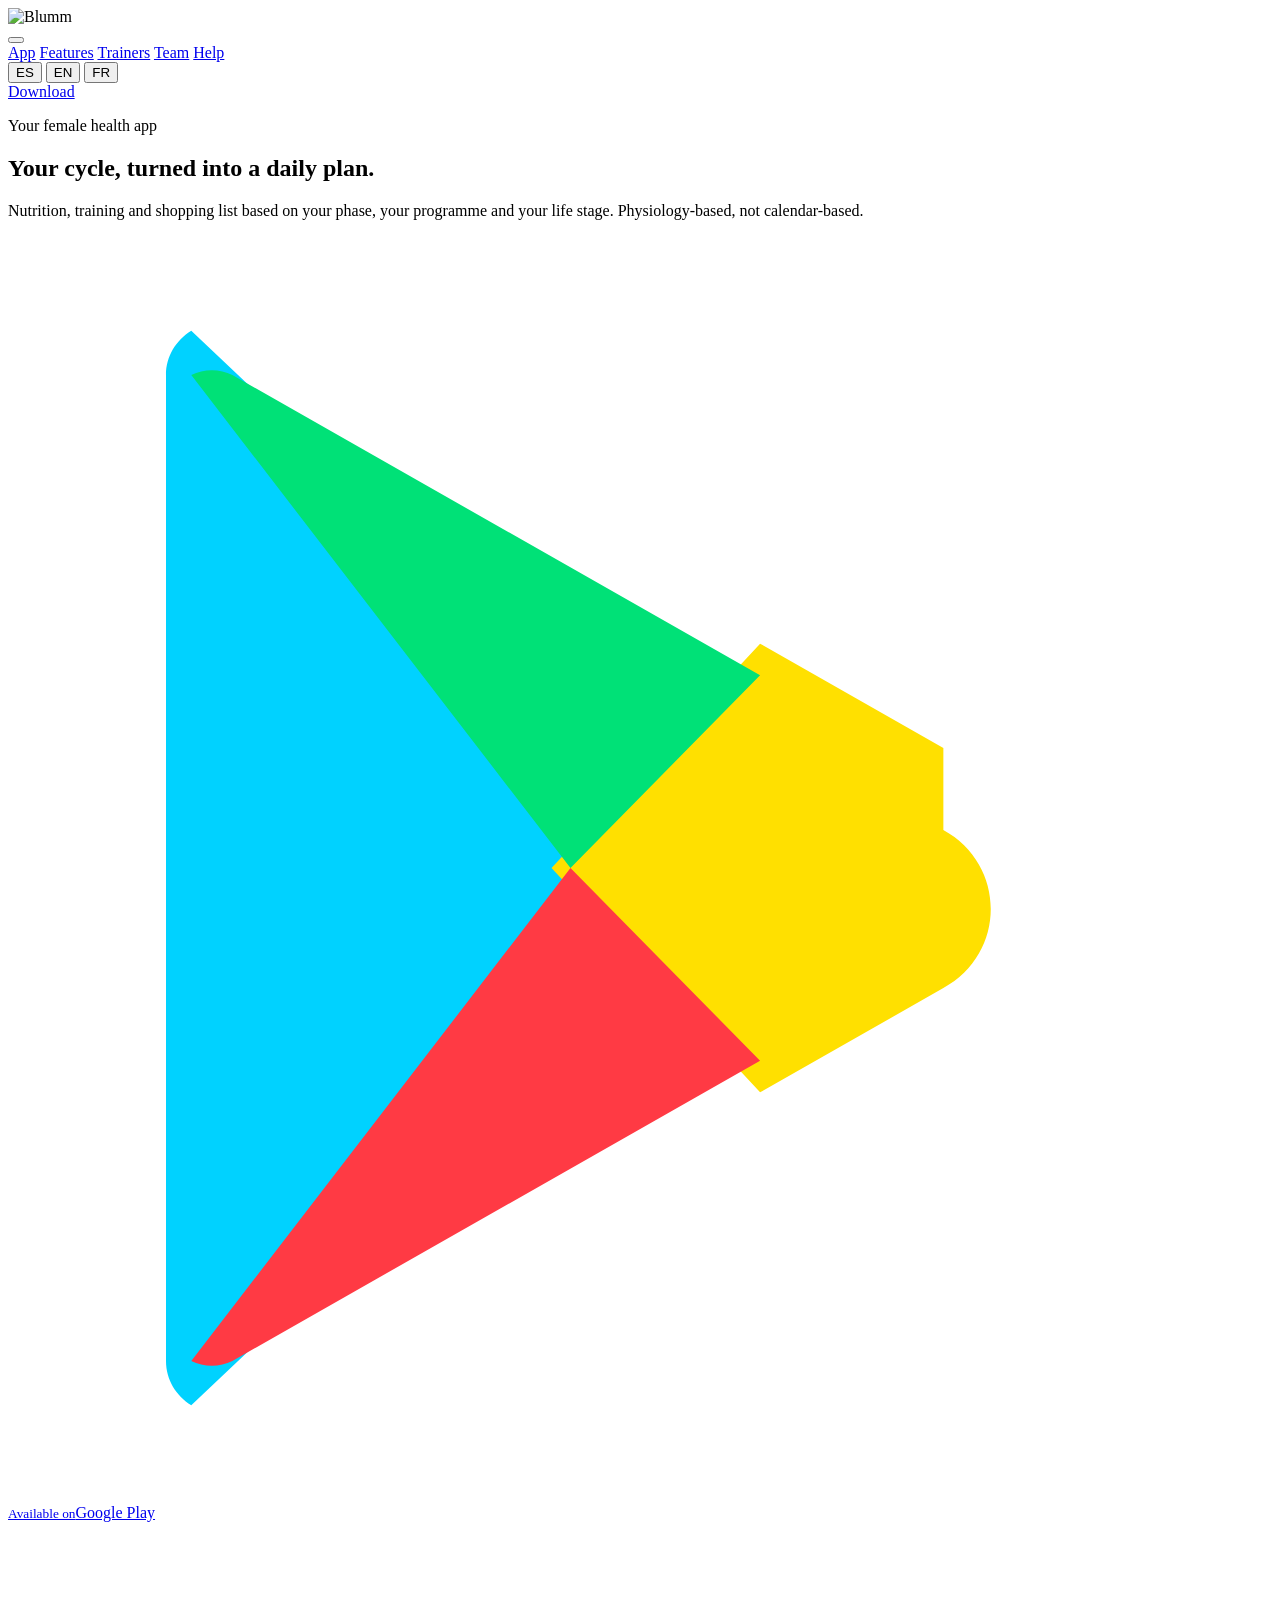
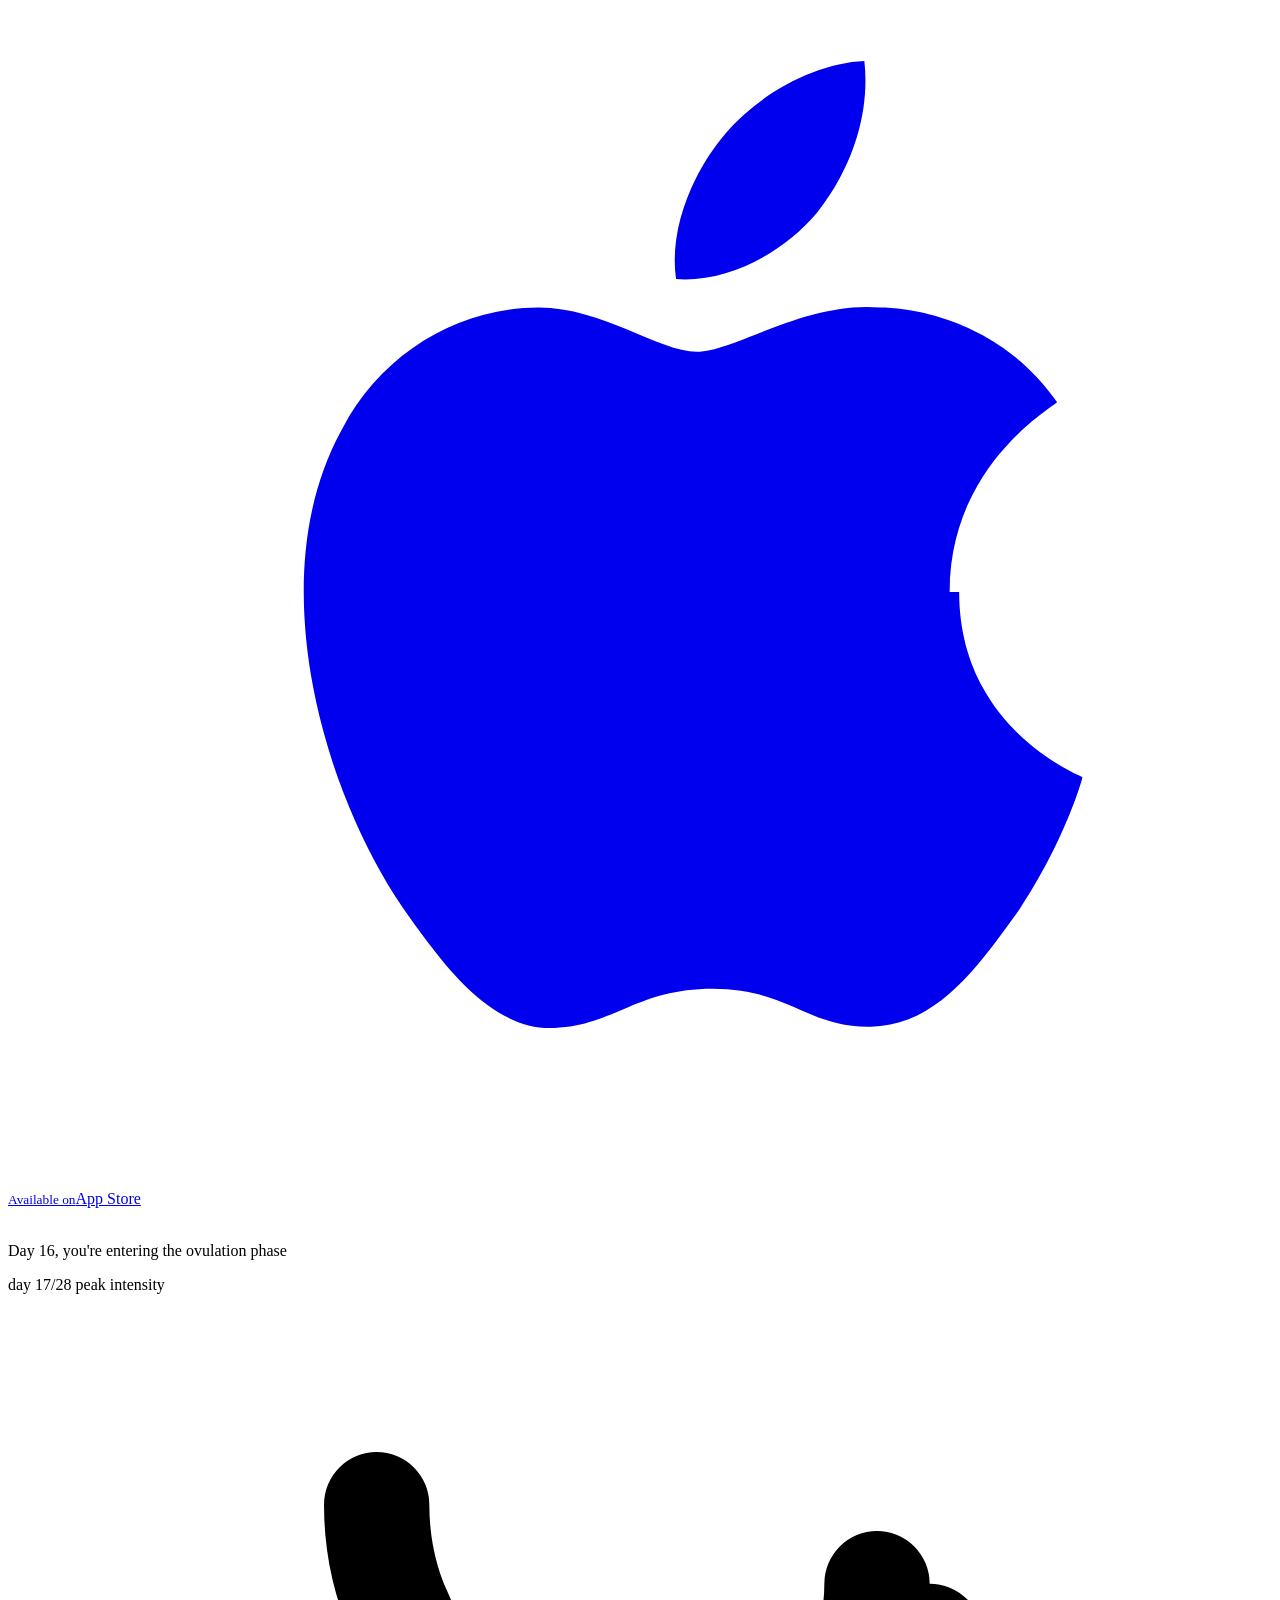
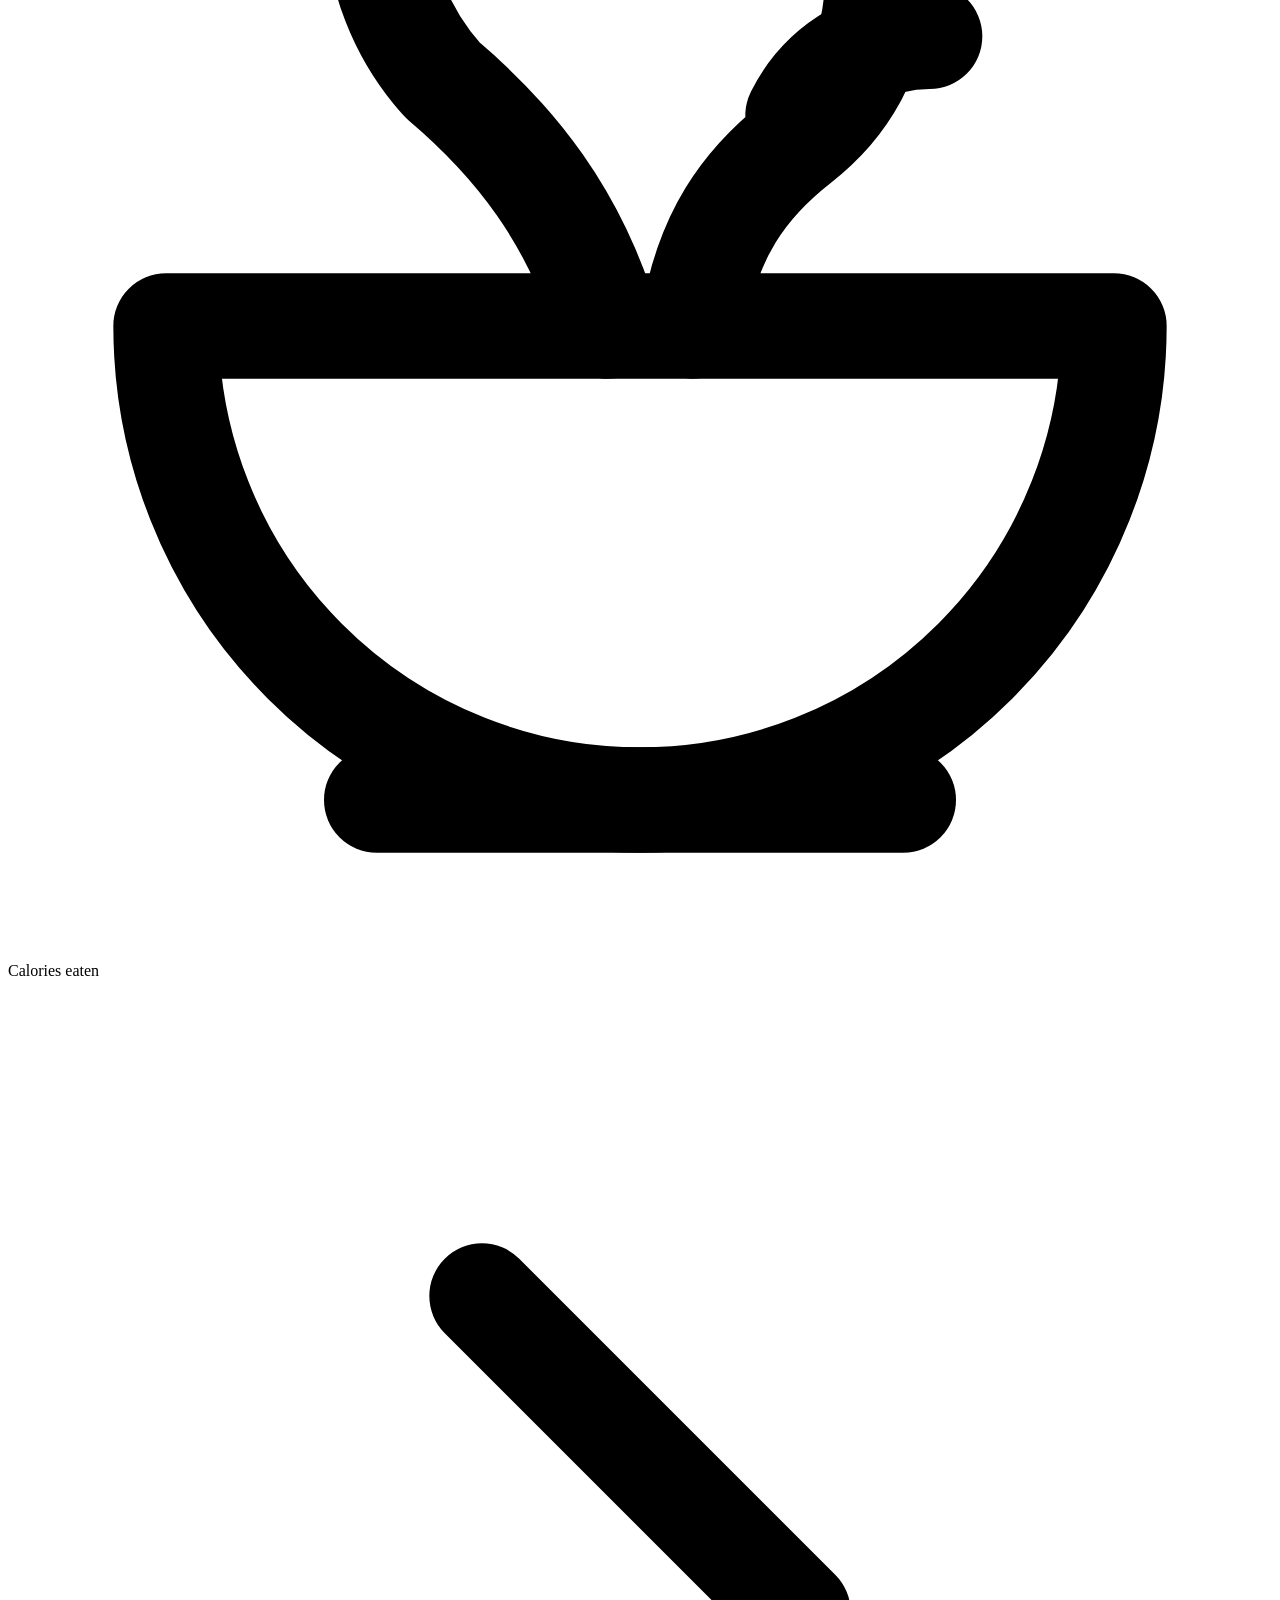
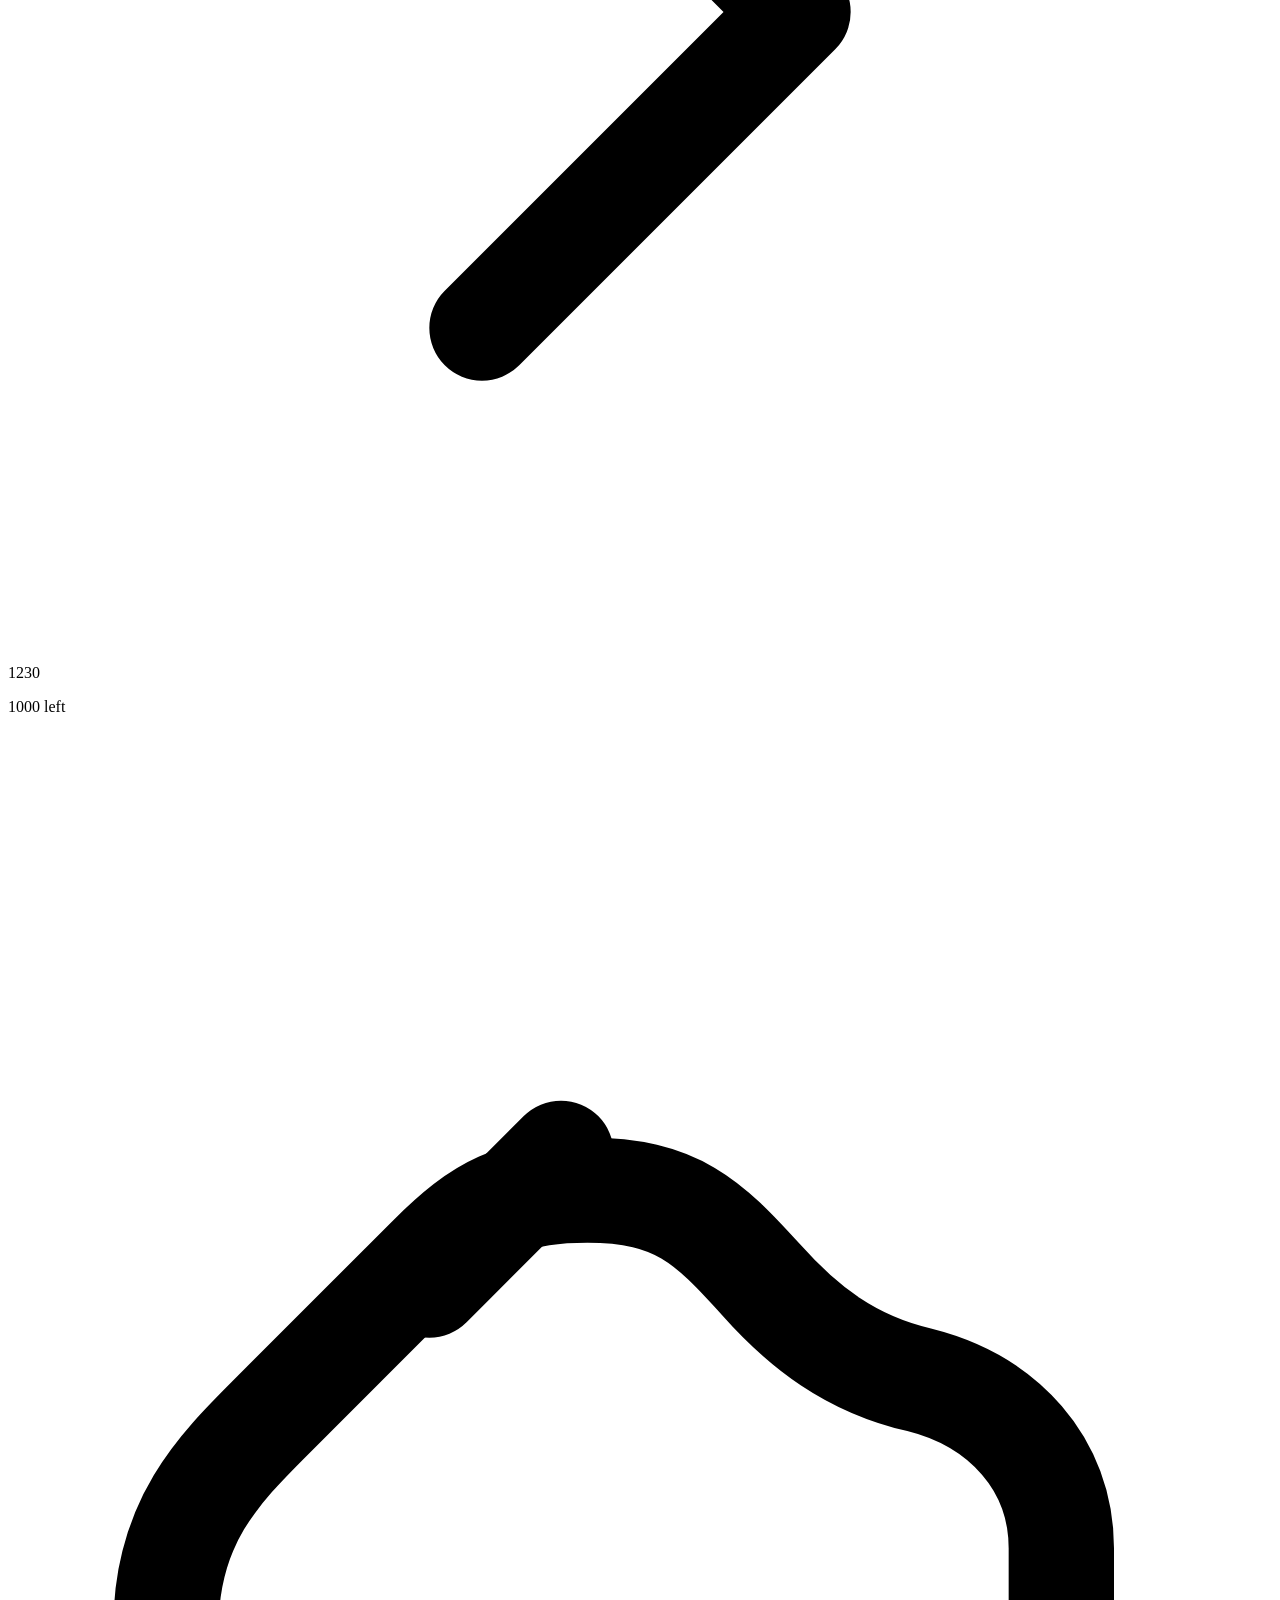
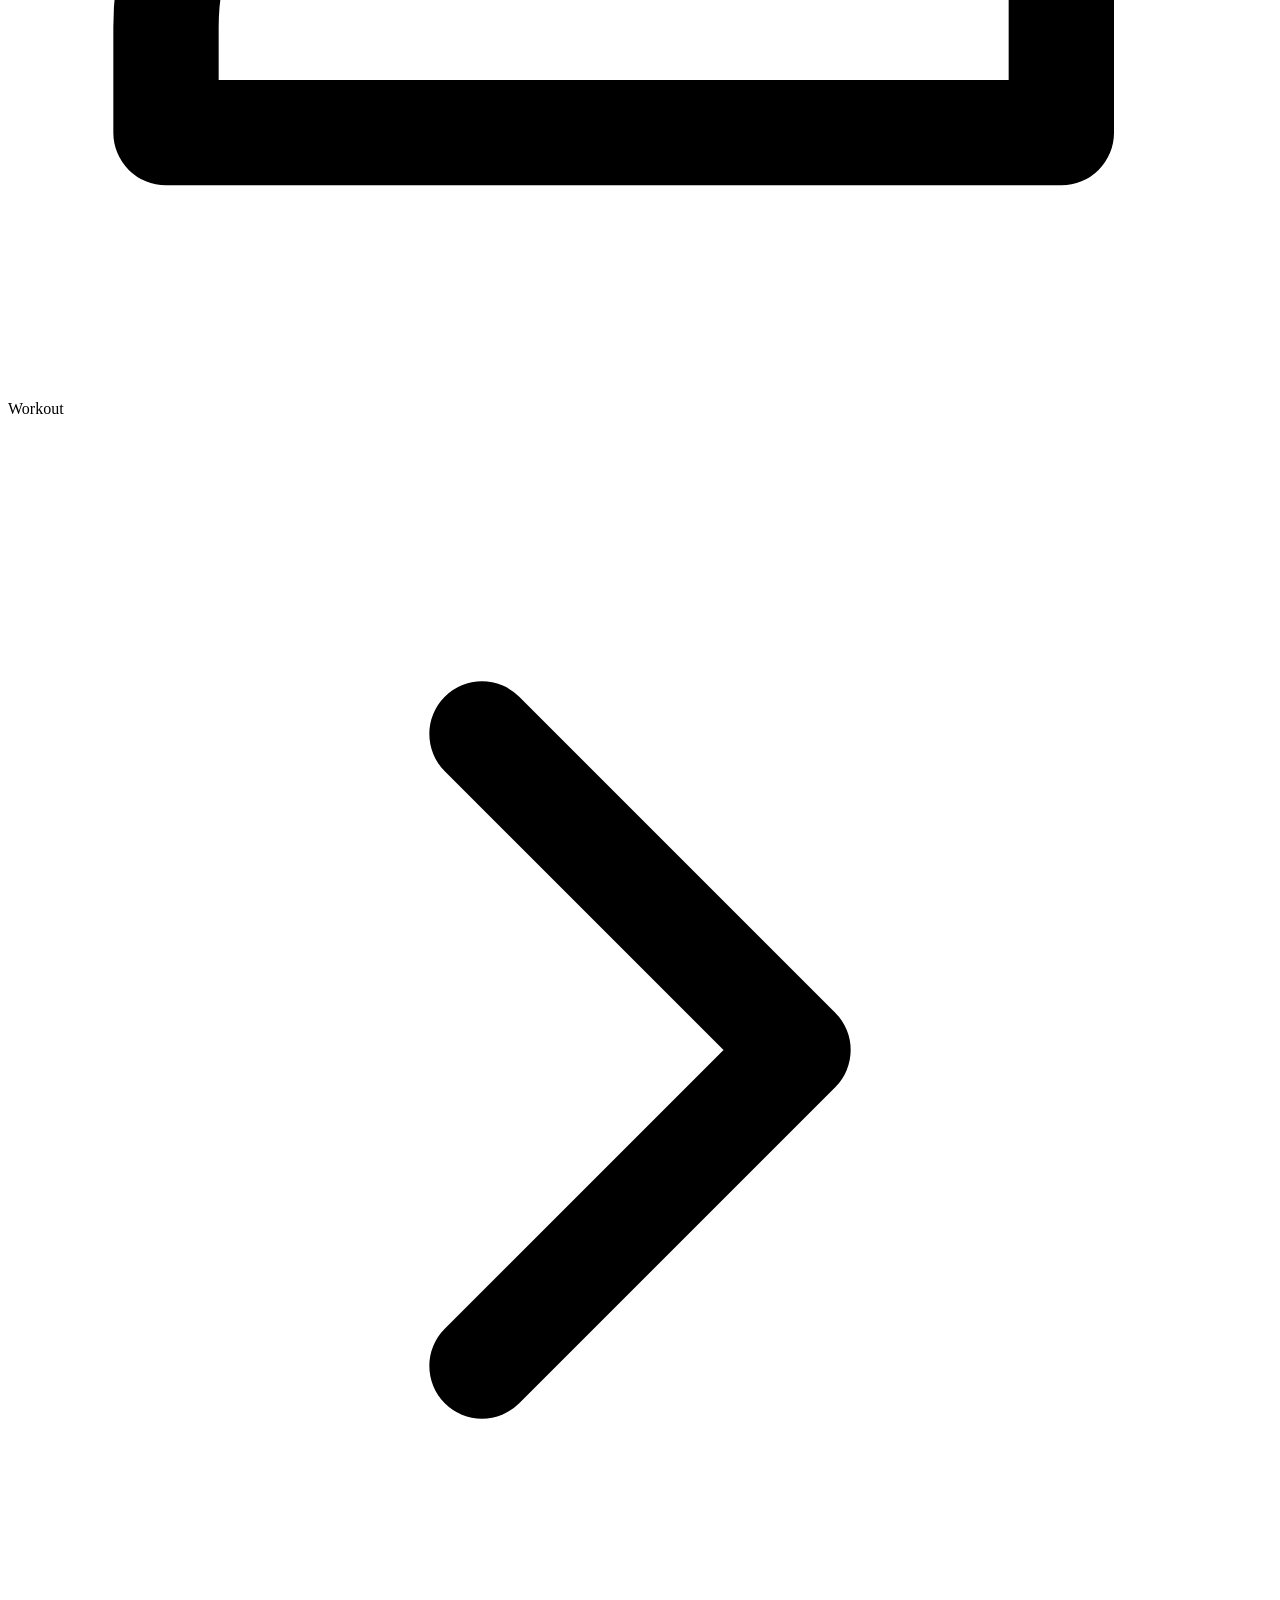
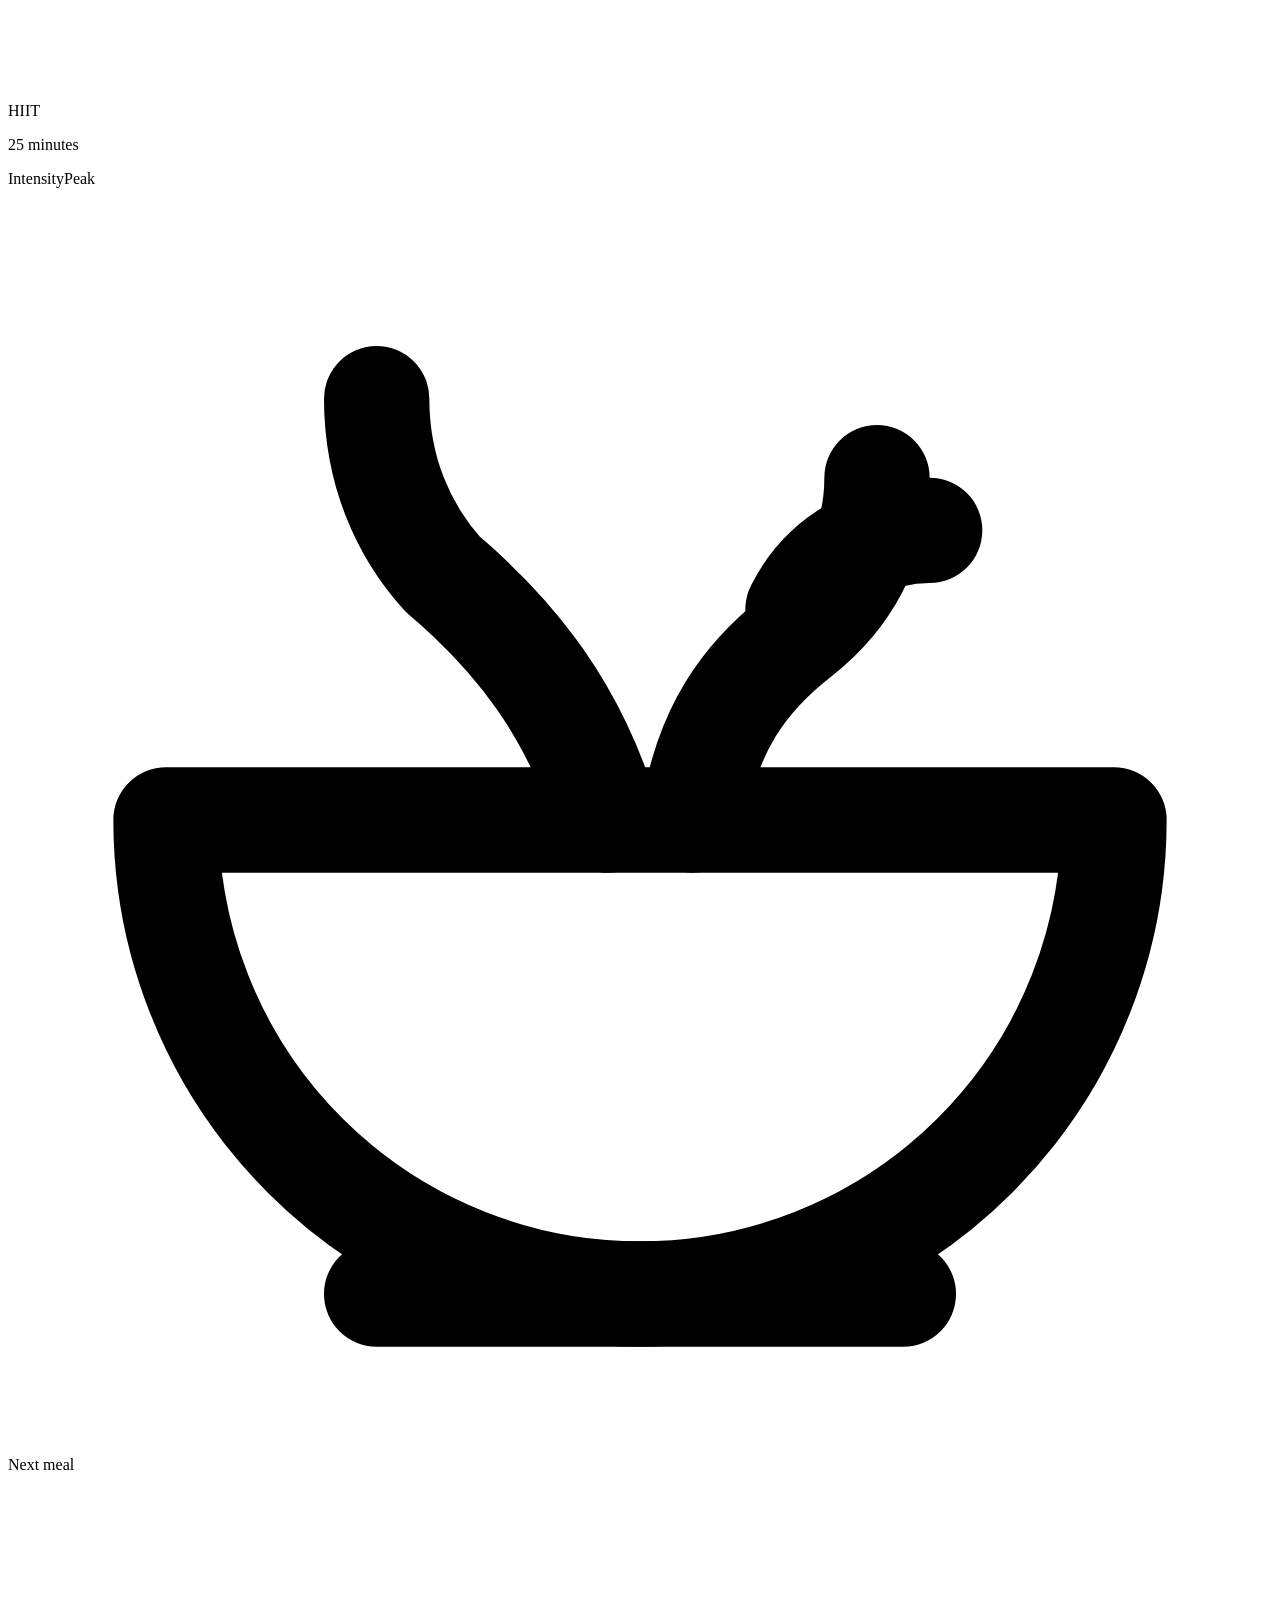
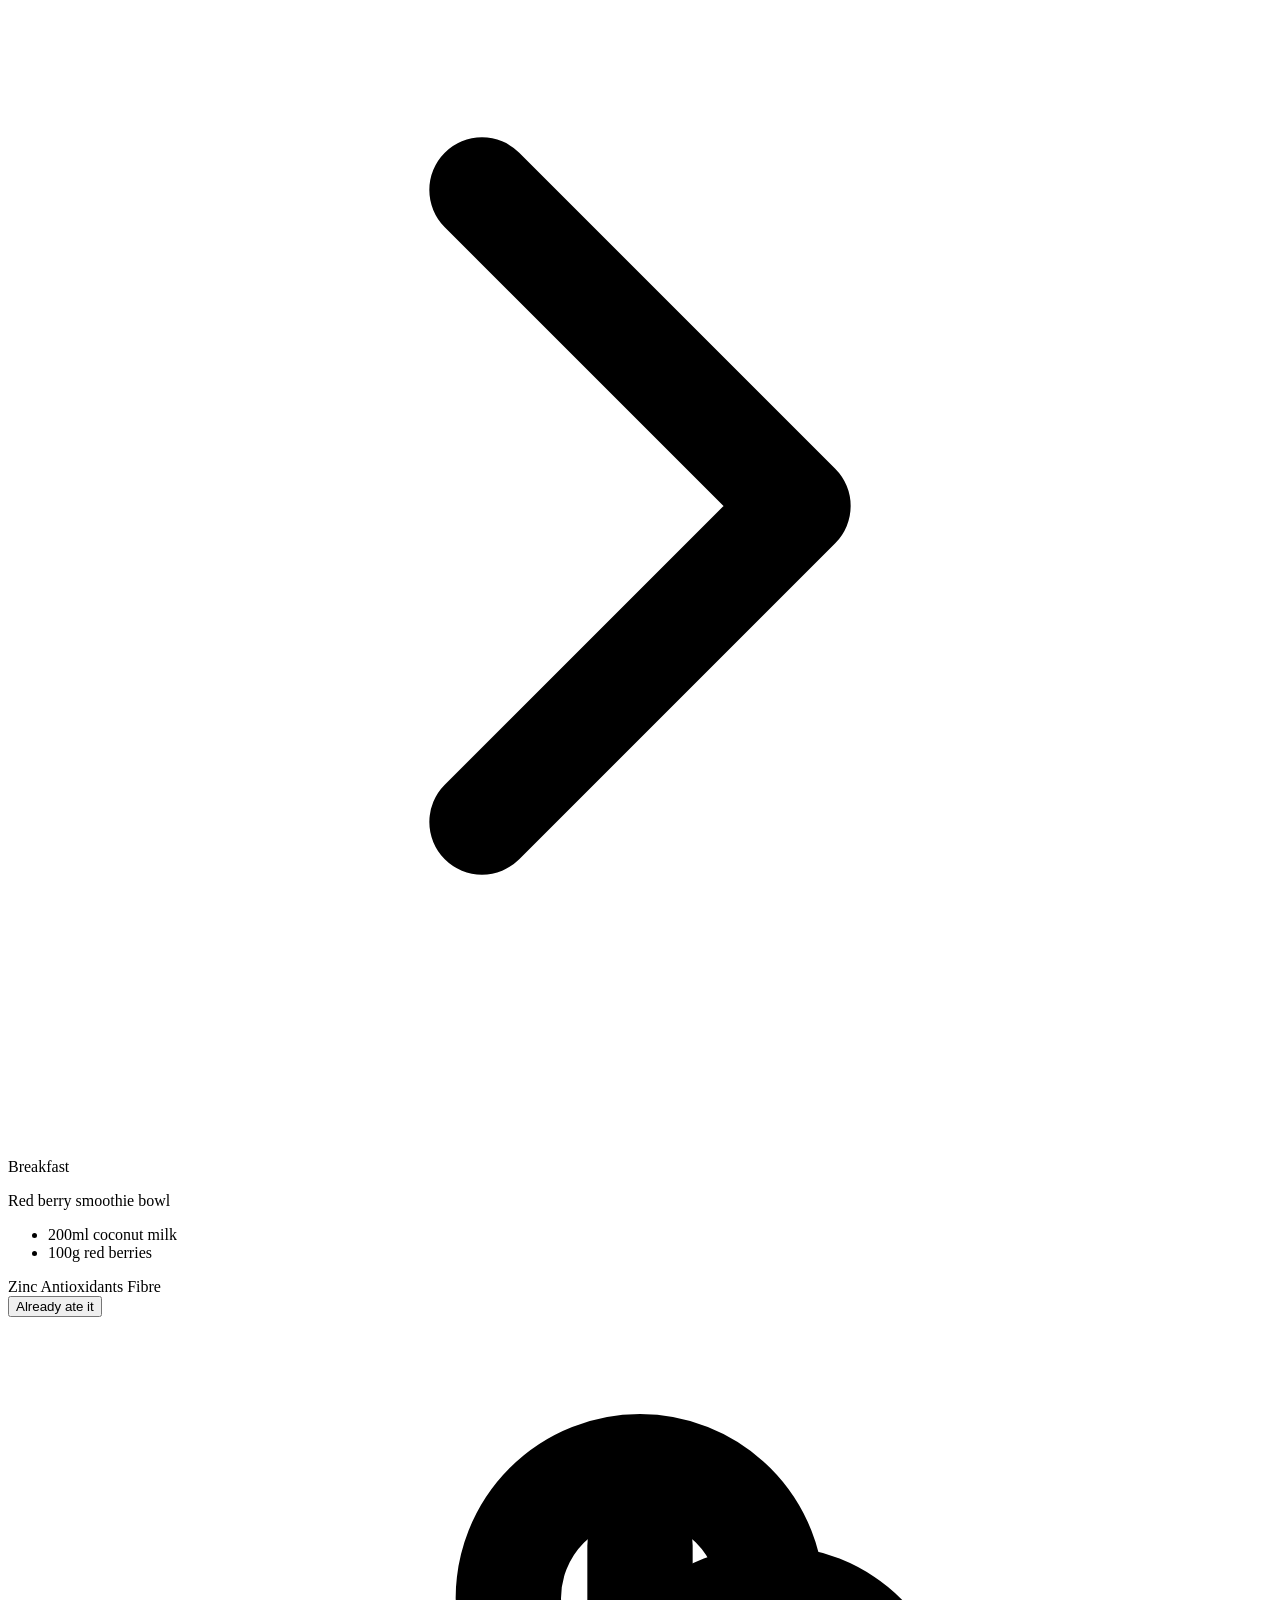
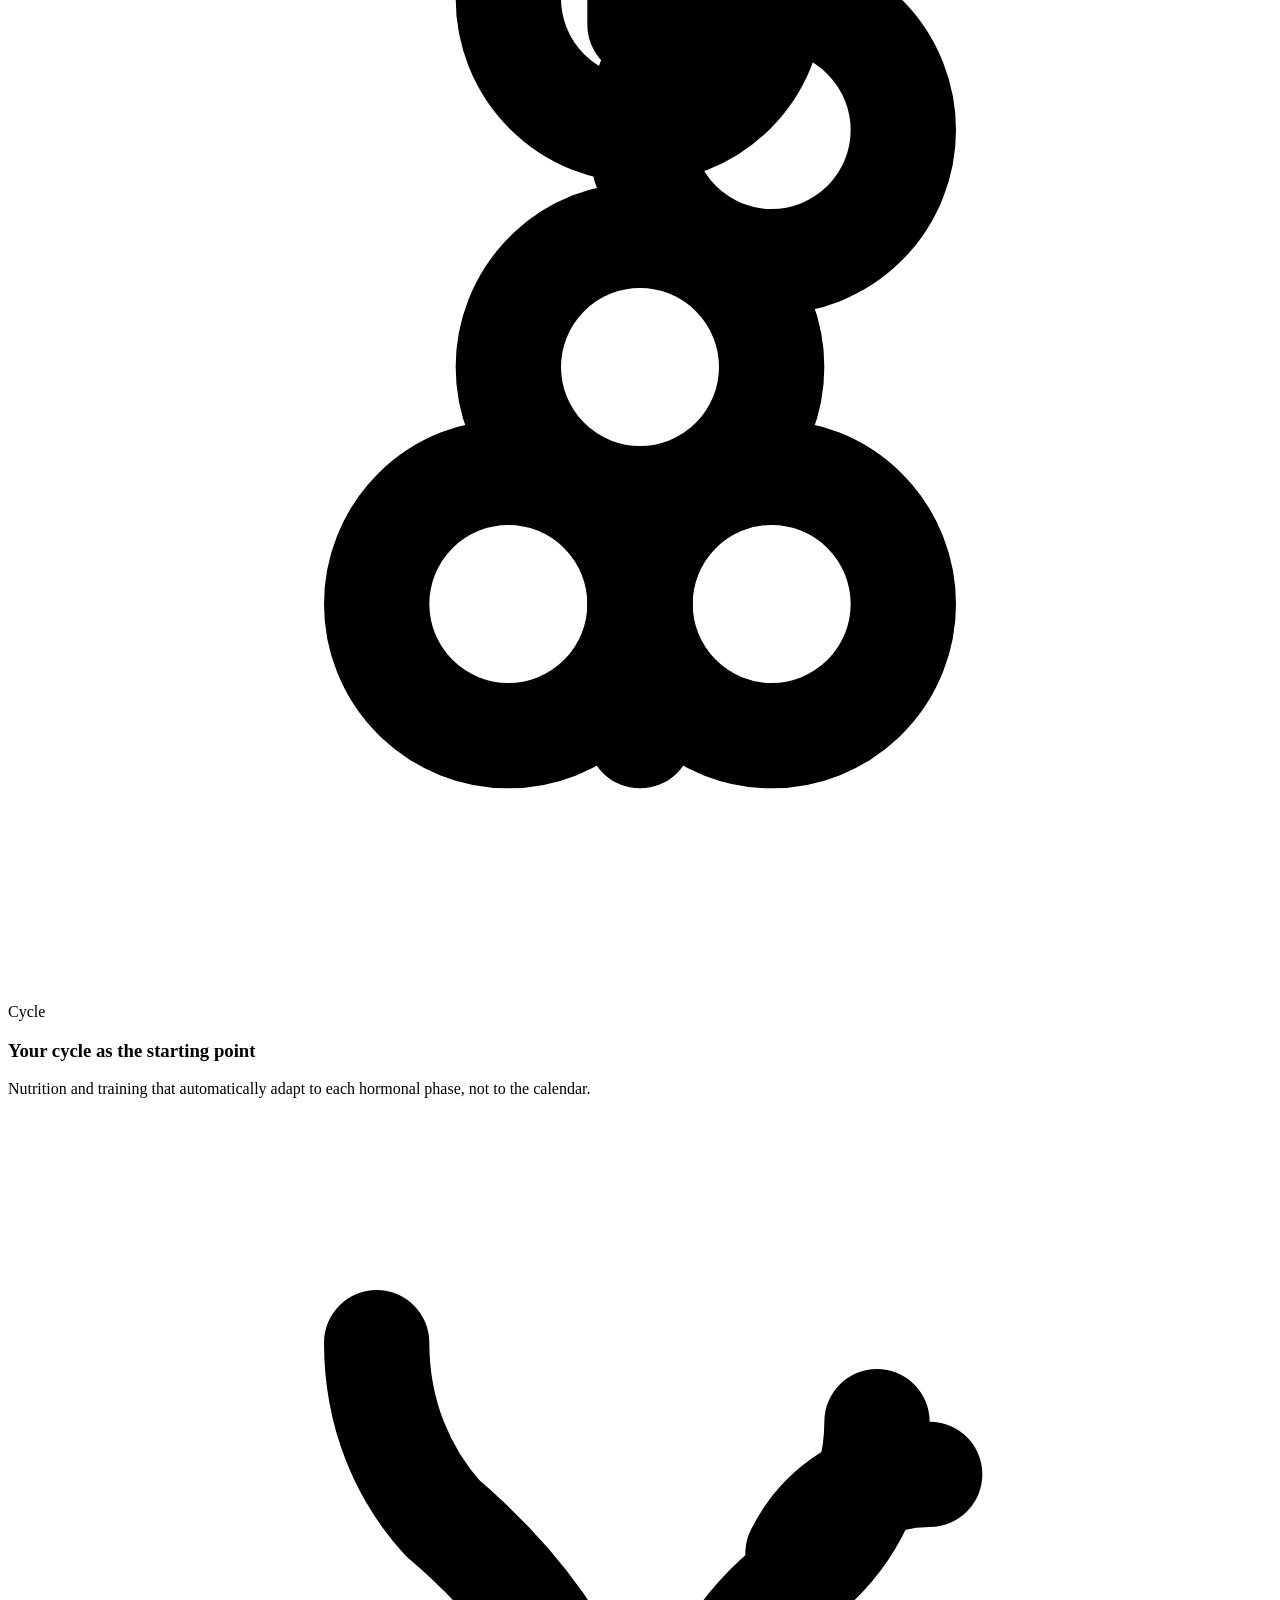
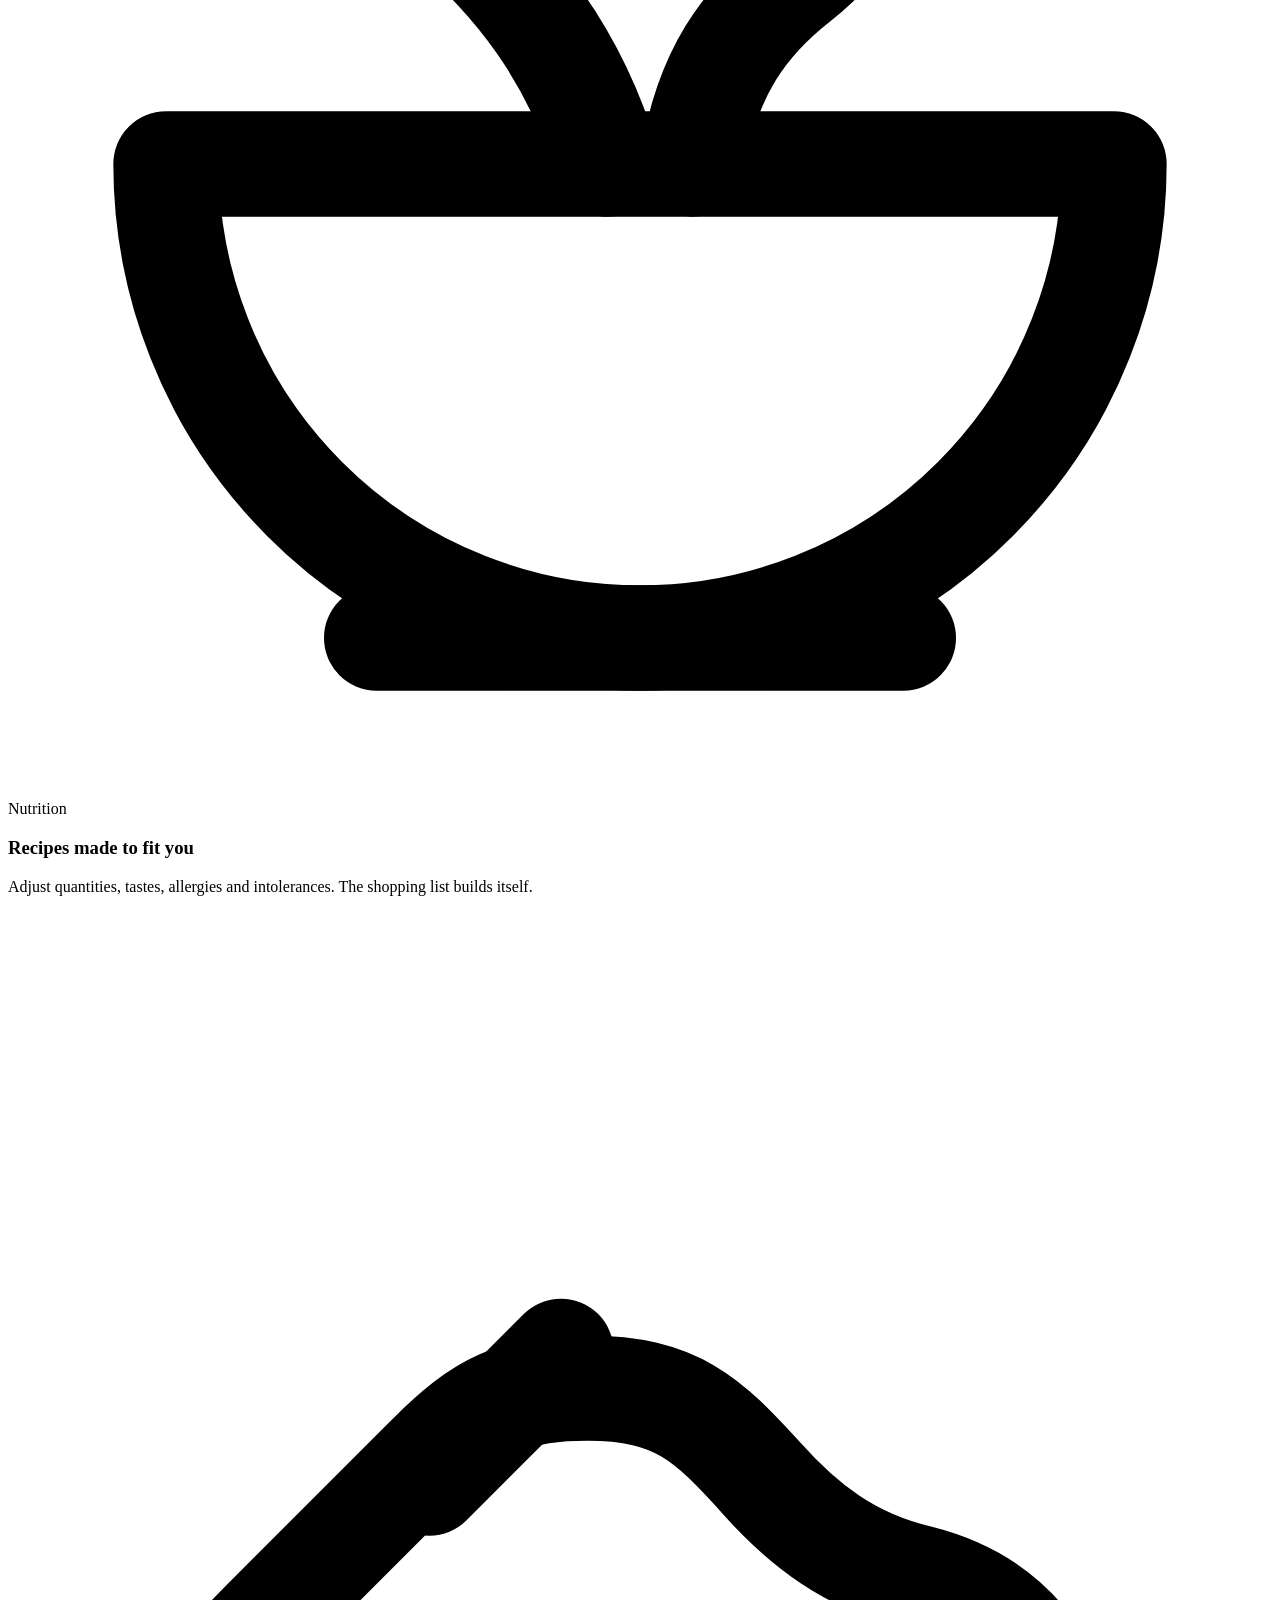
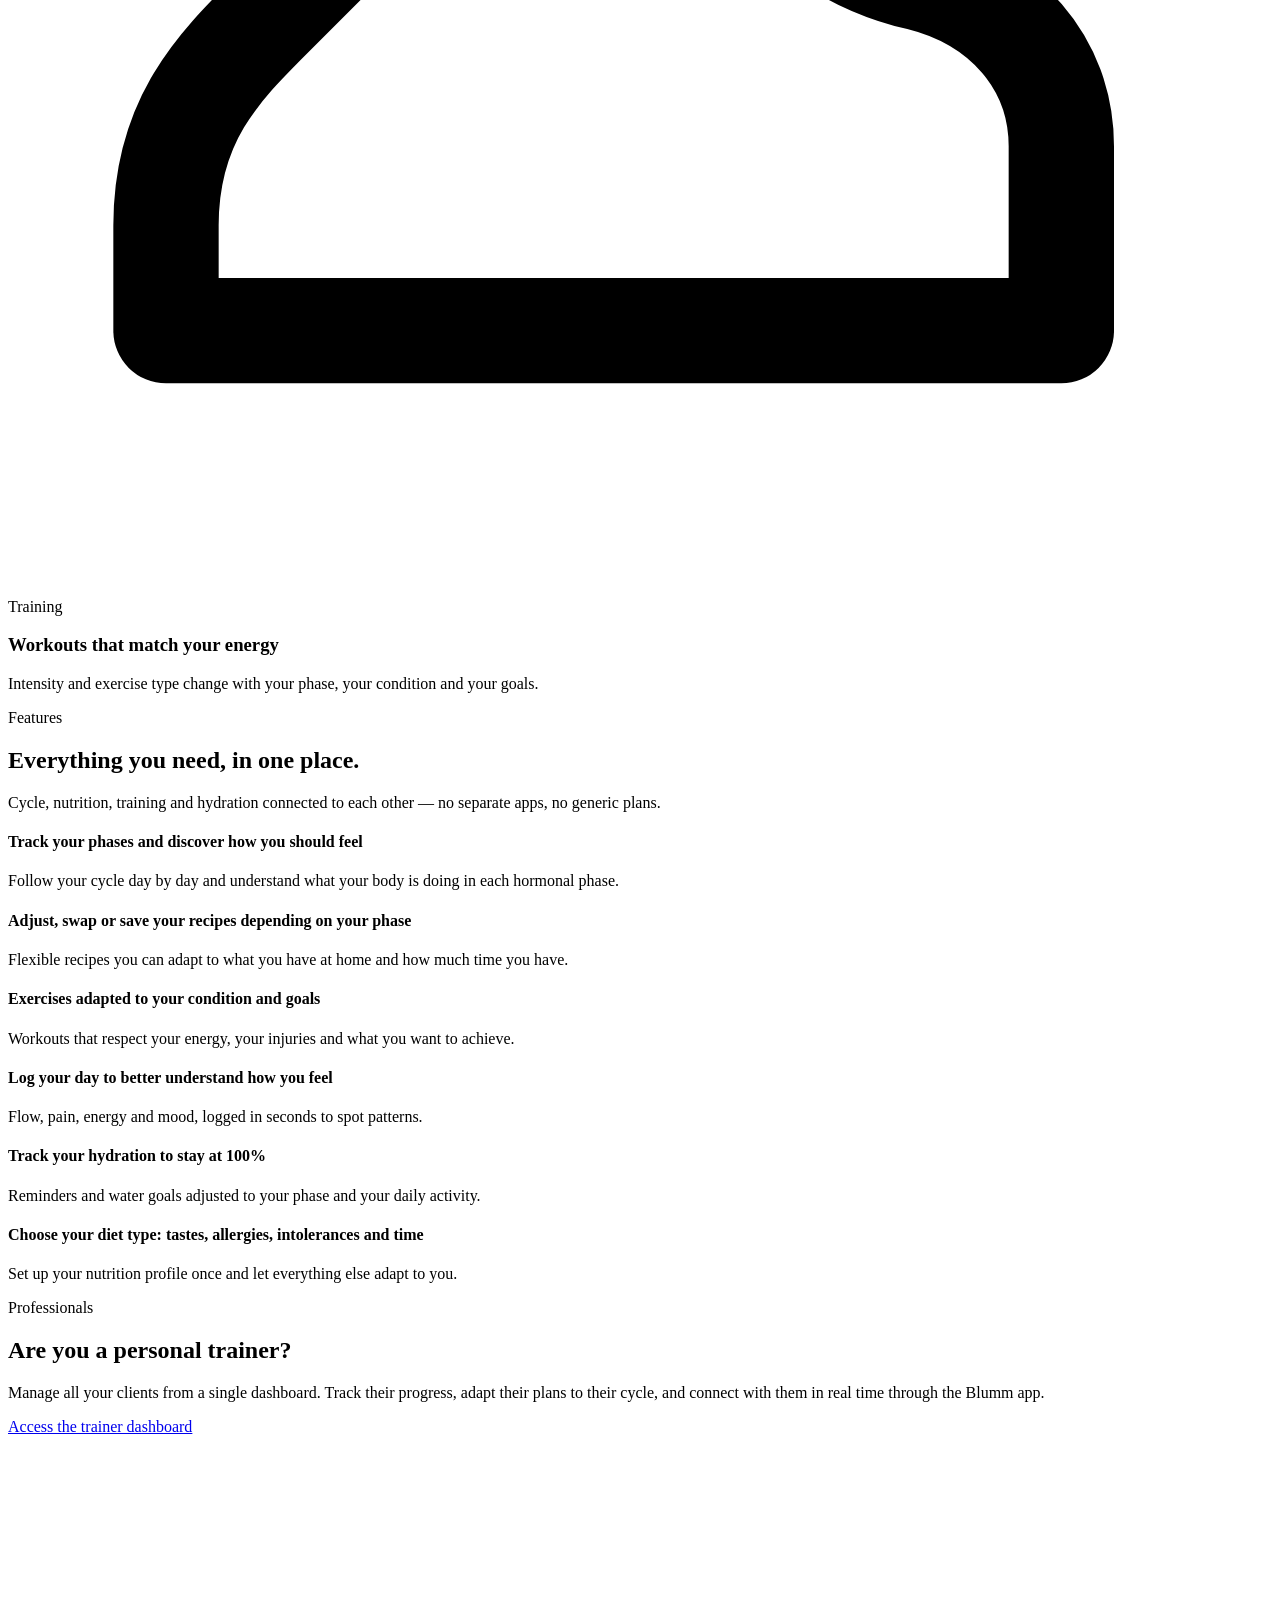
==== index.html @ 5ee57155 "feat: instala Meta Pixel y TikTok Pixel en todas las páginas - Meta Pixel (ID 1379456450843415): cód" ====
<!doctype html>
<html lang="es">
<head>
  <meta charset="utf-8">
  <meta name="viewport" content="width=device-width, initial-scale=1">
  <title>Blumm · Tu ciclo, tu energía</title>
  <meta name="description" content="Blumm adapta tu nutrición y entrenamiento a cada fase de tu ciclo menstrual. Sin planes genéricos.">
  <link rel="icon" type="image/png" href="favicon.png">
  <link rel="preconnect" href="https://fonts.googleapis.com">
  <link rel="preconnect" href="https://fonts.gstatic.com" crossorigin>
  <link href="https://fonts.googleapis.com/css2?family=Bricolage+Grotesque:opsz,wght@12..96,700;12..96,800&display=swap" rel="stylesheet">
  <link rel="stylesheet" href="style.css?v=12">
  <!-- Meta Pixel Code -->
  <script>
    !function(f,b,e,v,n,t,s)
    {if(f.fbq)return;n=f.fbq=function(){n.callMethod?
    n.callMethod.apply(n,arguments):n.queue.push(arguments)};
    if(!f._fbq)f._fbq=n;n.push=n;n.loaded=!0;n.version='2.0';
    n.queue=[];t=b.createElement(e);t.async=!0;
    t.src=v;s=b.getElementsByTagName(e)[0];
    s.parentNode.insertBefore(t,s)}(window,document,'script',
    'https://connect.facebook.net/en_US/fbevents.js');
    fbq('init', '1379456450843415');
    fbq('track', 'PageView');
  </script>
  <noscript><img height="1" width="1" style="display:none" src="https://www.facebook.com/tr?id=1379456450843415&ev=PageView&noscript=1"/></noscript>
  <!-- End Meta Pixel Code -->
  <!-- TikTok Pixel Code Start -->
  <script>
  !function (w, d, t) {
    w.TiktokAnalyticsObject=t;var ttq=w[t]=w[t]||[];ttq.methods=["page","track","identify","instances","debug","on","off","once","ready","alias","group","enableCookie","disableCookie","holdConsent","revokeConsent","grantConsent"],ttq.setAndDefer=function(t,e){t[e]=function(){t.push([e].concat(Array.prototype.slice.call(arguments,0)))}};for(var i=0;i<ttq.methods.length;i++)ttq.setAndDefer(ttq,ttq.methods[i]);ttq.instance=function(t){for(var e=ttq._i[t]||[],n=0;n<ttq.methods.length;n++)ttq.setAndDefer(e,ttq.methods[n]);return e},ttq.load=function(e,n){var r="https://analytics.tiktok.com/i18n/pixel/events.js",o=n&&n.partner;ttq._i=ttq._i||{},ttq._i[e]=[],ttq._i[e]._u=r,ttq._t=ttq._t||{},ttq._t[e]=+new Date,ttq._o=ttq._o||{},ttq._o[e]=n||{};n=document.createElement("script");n.type="text/javascript",n.async=!0,n.src=r+"?sdkid="+e+"&lib="+t;e=document.getElementsByTagName("script")[0];e.parentNode.insertBefore(n,e)};
    ttq.load('DAFTA2RC77U4RNF8LF8G');
    ttq.page();
  }(window, document, 'ttq');
  </script>
  <!-- TikTok Pixel Code End -->
</head>
<body class="landing-body">

  <svg style="display:none" aria-hidden="true">
    <symbol id="ico-salad" viewBox="0 0 24 24" fill="none" stroke="currentColor" stroke-width="2" stroke-linecap="round" stroke-linejoin="round">
      <path d="M7 21h10"/><path d="M12 21a9 9 0 0 0 9-9H3a9 9 0 0 0 9 9Z"/><path d="M11.38 12c-.62-2.08-1.75-3.5-3.13-4.67C7.5 6.5 7 5.36 7 4"/><path d="M13 12c.25-1.72 1-2.72 2-3.5.9-.7 1.5-1.7 1.5-3"/><path d="M17.5 6.5c-1 0-2 .5-2.5 1.5"/>
    </symbol>
    <symbol id="ico-shoe" viewBox="0 0 24 24" fill="none" stroke="currentColor" stroke-width="2" stroke-linecap="round" stroke-linejoin="round">
      <path d="M3 17c0-2 1-3 2-4l3-3c1-1 1.6-1.3 3-1.3 1.7 0 2.3.6 3.3 1.7.8.9 1.7 1.6 3 1.9 1.6.4 2.7 1.6 2.7 3.2V19H3v-2Z"/><path d="M8 10.5 10.5 8"/>
    </symbol>
    <symbol id="ico-chevron-right" viewBox="0 0 24 24" fill="none" stroke="currentColor" stroke-width="2" stroke-linecap="round" stroke-linejoin="round">
      <path d="m9 6 6 6-6 6"/>
    </symbol>
    <symbol id="ico-chevron-left" viewBox="0 0 24 24" fill="none" stroke="currentColor" stroke-width="2" stroke-linecap="round" stroke-linejoin="round">
      <path d="m15 6-6 6 6 6"/>
    </symbol>
    <symbol id="ico-flower" viewBox="0 0 24 24" fill="none" stroke="currentColor" stroke-width="2" stroke-linecap="round" stroke-linejoin="round">
      <path d="M12 7.5a2.5 2.5 0 1 0-2.5-2.5 2.5 2.5 0 0 0 2.5 2.5Z"/><path d="M12 7.5a2.5 2.5 0 1 1 2.5 2.5 2.5 2.5 0 0 1-2.5-2.5Z"/><path d="M12 16.5A2.5 2.5 0 1 0 9.5 19a2.5 2.5 0 0 0 2.5-2.5Z"/><path d="M12 16.5a2.5 2.5 0 1 1 2.5 2.5 2.5 2.5 0 0 1-2.5-2.5Z"/><circle cx="12" cy="12" r="2.5"/><path d="M12 14.5V19"/><path d="M12 4v1.5"/>
    </symbol>
    <symbol id="ico-refresh" viewBox="0 0 24 24" fill="none" stroke="currentColor" stroke-width="2" stroke-linecap="round" stroke-linejoin="round">
      <path d="M3 12a9 9 0 0 1 15-6.7L21 8"/><path d="M21 3v5h-5"/><path d="M21 12a9 9 0 0 1-15 6.7L3 16"/><path d="M8 16H3v5"/>
    </symbol>
    <symbol id="ico-heart" viewBox="0 0 24 24" fill="currentColor">
      <path d="M12 21s-7.5-4.6-10-9.3C.6 8.6 2 5 5.4 4.4 7.6 4 9.8 5 12 7.4 14.2 5 16.4 4 18.6 4.4 22 5 23.4 8.6 22 11.7 19.5 16.4 12 21 12 21Z"/>
    </symbol>
    <symbol id="ico-check" viewBox="0 0 24 24" fill="none" stroke="currentColor" stroke-width="2" stroke-linecap="round" stroke-linejoin="round">
      <path d="M20 6 9 17l-5-5"/>
    </symbol>
    <symbol id="ico-lock" viewBox="0 0 24 24" fill="none" stroke="currentColor" stroke-width="2" stroke-linecap="round" stroke-linejoin="round">
      <rect x="3" y="11" width="18" height="11" rx="2"/><path d="M7 11V7a5 5 0 0 1 10 0v4"/>
    </symbol>
    <symbol id="ico-file-text" viewBox="0 0 24 24" fill="none" stroke="currentColor" stroke-width="2" stroke-linecap="round" stroke-linejoin="round">
      <path d="M14.5 2H6a2 2 0 0 0-2 2v16a2 2 0 0 0 2 2h12a2 2 0 0 0 2-2V7.5L14.5 2z"/><path d="M14 2v6h6"/><path d="M8 13h8"/><path d="M8 17h8"/><path d="M8 9h1"/>
    </symbol>
    <symbol id="ico-message-circle" viewBox="0 0 24 24" fill="none" stroke="currentColor" stroke-width="2" stroke-linecap="round" stroke-linejoin="round">
      <path d="M21 11.5a8.38 8.38 0 0 1-.9 3.8 8.5 8.5 0 0 1-7.6 4.7 8.38 8.38 0 0 1-3.8-.9L3 21l1.9-5.7a8.38 8.38 0 0 1-.9-3.8 8.5 8.5 0 0 1 4.7-7.6 8.38 8.38 0 0 1 3.8-.9h.5a8.48 8.48 0 0 1 8 8v.5z"/>
    </symbol>
    <symbol id="ico-trash" viewBox="0 0 24 24" fill="none" stroke="currentColor" stroke-width="2" stroke-linecap="round" stroke-linejoin="round">
      <path d="M3 6h18"/><path d="M19 6v14a2 2 0 0 1-2 2H7a2 2 0 0 1-2-2V6"/><path d="M8 6V4a2 2 0 0 1 2-2h4a2 2 0 0 1 2 2v2"/><path d="M10 11v6"/><path d="M14 11v6"/>
    </symbol>
  </svg>

  <div class="page-frame">

  <!-- ── HEADER ── -->
  <header>
    <div class="brand">
      <img src="blumm-logo-white.png" alt="Blumm" class="blumm-logo">
    </div>
    <button class="hamburger" id="hamburger" onclick="toggleMenu()" aria-label="Menu">
      <span></span><span></span><span></span>
    </button>
    <nav id="main-nav" class="tab-nav">
      <a href="#app" class="tab-nav-item active" data-i18n="nav.app" onclick="closeMenu()">App</a>
      <a href="#funcionalidades" class="tab-nav-item" data-i18n="nav.features" onclick="closeMenu()">Funcionalidades</a>
      <a href="#entrenadora" class="tab-nav-item" data-i18n="nav.trainers" onclick="closeMenu()">Entrenadoras</a>
      <a href="#equipo" class="tab-nav-item" data-i18n="nav.team" onclick="closeMenu()">Equipo</a>
      <a href="#legal" class="tab-nav-item" data-i18n="nav.help" onclick="closeMenu()">Ayuda</a>
    </nav>
    <div class="header-right">
      <div class="lang-switcher">
        <button class="lang-btn active" id="btn-es" onclick="setLang('es')">ES</button>
        <button class="lang-btn" id="btn-en" onclick="setLang('en')">EN</button>
        <button class="lang-btn" id="btn-fr" onclick="setLang('fr')">FR</button>
      </div>
      <a href="#" class="nav-download" onclick="smartDownload(event)" data-i18n="nav.download">Descarga</a>
    </div>
  </header>

  <main>

    <!-- ── HERO ── -->
    <section class="hero-card" id="app">
      <div class="hero-copy">
        <p class="eyebrow" data-i18n="hero.eyebrow">Tu app de salud femenina</p>
        <div class="hero-copy-content">
          <h1 data-i18n="hero.title">Tu ciclo, convertido en un plan diario.</h1>
          <p class="lead" data-i18n="hero.lead">Nutrición, entrenamiento y lista de la compra según tu fase, tu programa y tu etapa vital. Con base fisiológica, no de calendario.</p>
        </div>
        <div class="store-buttons">
          <a href="beta.html?platform=android" class="store-btn" onclick="if(typeof fbq==='function')fbq('track','Lead');if(typeof ttq!=='undefined')ttq.track('Lead');">
            <svg class="store-icon" viewBox="0 0 20 20" fill="none"><path d="M2.5 2.2v15.6c0 .3.16.55.4.7l9-8.5-9-8.5c-.24.15-.4.4-.4.7z" fill="#00d2ff"/><path d="M14.8 8.1l-2.9-1.65-3.3 3.55 3.3 3.55 2.9-1.65c1-.55 1-1.95 0-2.5z" fill="#ffe000"/><path d="M2.9 17.8c.2.1.45.1.65 0l8.35-4.75-3-3.05-6 7.8z" fill="#ff3a44"/><path d="M2.9 2.2l6 7.8 3-3.05L3.55 2.2c-.2-.1-.45-.1-.65 0z" fill="#00e177"/></svg>
            <span><small data-i18n="store.available">Disponible en</small>Google Play</span>
          </a>
          <a href="beta.html?platform=ios" class="store-btn" onclick="if(typeof fbq==='function')fbq('track','Lead');if(typeof ttq!=='undefined')ttq.track('Lead');">
            <svg class="store-icon" viewBox="0 0 20 20" fill="currentColor"><path d="M14.9 10.6c0-2 1.6-2.9 1.7-3-.9-1.3-2.3-1.5-2.8-1.5-1.2-.1-2.3.7-2.9.7s-1.5-.7-2.5-.7c-1.3 0-2.5.75-3.1 1.9-1.3 2.3-.35 5.7.95 7.6.63.9 1.4 1.95 2.4 1.9.95-.04 1.3-.62 2.5-.62s1.5.62 2.5.6c1.05-.02 1.7-.95 2.35-1.85.7-1.05 1-2.05 1-2.1-.02-.02-1.95-.75-1.95-2.93z" /><path d="M12.8 4.6c.5-.63.85-1.5.75-2.4-.75.03-1.65.5-2.2 1.15-.47.55-.9 1.45-.78 2.3.83.06 1.7-.42 2.23-1.05z"/></svg>
            <span><small data-i18n="store.available">Disponible en</small>App Store</span>
          </a>
        </div>
      </div>
      <div class="hero-visual" aria-hidden="true">
        <img src="assets/figma/ovulacion.png" alt="" class="hero-visual-bg">
        <div class="glass-stack">
          <div class="mini-card mini-phase" style="background-image:url('assets/figma/ovulacion.png')">
            <p class="mini-phase-title" data-i18n="card.day">Día 16, estás entrando en la fase de ovulación</p>
            <div class="tags-row">
              <span class="tag" data-i18n="card.tag1">día 17/28</span>
              <span class="tag" data-i18n="card.tag2">intensidad máxima</span>
            </div>
          </div>
          <div class="glass-2col">
            <div class="stat-card">
              <div class="stat-title-row">
                <span class="stat-title"><svg class="ico ico-orange" viewBox="0 0 24 24"><use href="#ico-salad"/></svg><span data-i18n="card.kcal.label">Kcal.consumidas</span></span>
                <svg class="ico ico-chevron" viewBox="0 0 24 24"><use href="#ico-chevron-right"/></svg>
              </div>
              <p class="stat-num stat-num-orange">1230</p>
              <p class="stat-sub" data-i18n="card.kcal.sub">1000 restantes</p>
              <div class="status-bar"><div class="status-bar-fill" style="width:62%;background:var(--naranja-500)"></div></div>
            </div>
            <div class="stat-card">
              <div class="stat-title-row">
                <span class="stat-title"><svg class="ico ico-blue" viewBox="0 0 24 24"><use href="#ico-shoe"/></svg><span data-i18n="card.workout.label">Entreno</span></span>
                <svg class="ico ico-chevron" viewBox="0 0 24 24"><use href="#ico-chevron-right"/></svg>
              </div>
              <p class="stat-num stat-num-blue">HIIT</p>
              <p class="stat-sub" data-i18n="card.workout.sub">25 minutos</p>
              <div class="tag-row-inline"><span data-i18n="card.workout.tag.label">Intensidad</span><span class="tag tag-blue" data-i18n="card.workout.tag.value">Máxima</span></div>
            </div>
          </div>
          <div class="meal-card">
            <div class="stat-title-row">
              <span class="stat-title"><svg class="ico ico-orange-dark" viewBox="0 0 24 24"><use href="#ico-salad"/></svg><span data-i18n="card.meal.label">Siguiente comida</span></span>
              <svg class="ico ico-chevron" viewBox="0 0 24 24"><use href="#ico-chevron-right"/></svg>
            </div>
            <p class="meal-eyebrow" data-i18n="card.meal.eyebrow">Desayuno</p>
            <p class="meal-title" data-i18n="card.meal.title">Smoothie bowl de frutos rojos</p>
            <ul class="meal-items">
              <li data-i18n="card.meal.item1">200ml leche de coco</li>
              <li data-i18n="card.meal.item2">100g frutos rojos</li>
            </ul>
            <div class="tags-row">
              <span class="tag tag-peach" data-i18n="card.meal.tag1">Zinc</span>
              <span class="tag tag-peach" data-i18n="card.meal.tag2">Antioxidantes</span>
              <span class="tag tag-peach" data-i18n="card.meal.tag3">Fibra</span>
            </div>
            <button class="meal-btn" data-i18n="card.meal.btn">Ya lo he comido</button>
          </div>
        </div>
      </div>
    </section>

    <!-- ── FEATURE PHOTO CARDS ── -->
    <section class="feature-cards-row">
      <div class="photo-card">
        <img src="assets/figma/card-ciclo.png" alt="" class="photo-card-bg">
        <div class="photo-card-tag"><svg class="ico ico-green" viewBox="0 0 24 24"><use href="#ico-flower"/></svg><span data-i18n="feat.cycle.tag">Ciclo</span></div>
        <div class="photo-card-glass">
          <h3 data-i18n="feat.cycle.title">Tu ciclo como punto de partida</h3>
          <p data-i18n="feat.cycle.text">Nutrición y entrenamiento que se adaptan automáticamente a cada fase hormonal, no al calendario.</p>
        </div>
      </div>
      <div class="photo-card">
        <img src="assets/figma/card-nutricion.png" alt="" class="photo-card-bg">
        <div class="photo-card-tag"><svg class="ico ico-orange" viewBox="0 0 24 24"><use href="#ico-salad"/></svg><span data-i18n="feat.nutrition.tag">Nutrición</span></div>
        <div class="photo-card-glass">
          <h3 data-i18n="feat.nutrition.title">Recetas hechas a tu medida</h3>
          <p data-i18n="feat.nutrition.text">Ajusta cantidades, gustos, alergias e intolerancias. La lista de la compra se genera sola.</p>
        </div>
      </div>
      <div class="photo-card">
        <img src="assets/figma/card-entrenamiento.png" alt="" class="photo-card-bg">
        <div class="photo-card-tag"><svg class="ico ico-blue" viewBox="0 0 24 24"><use href="#ico-shoe"/></svg><span data-i18n="feat.training.tag">Entrenamiento</span></div>
        <div class="photo-card-glass">
          <h3 data-i18n="feat.training.title">Entrenos según tu energía</h3>
          <p data-i18n="feat.training.text">La intensidad y el tipo de ejercicio cambian según tu fase, tu condición y tus objetivos.</p>
        </div>
      </div>
    </section>

    <!-- ── FUNCIONALIDADES ── -->
    <section class="funcionalidades-card" id="funcionalidades">
      <p class="eyebrow" data-i18n="func.eyebrow">Funcionalidades</p>
      <div class="funcionalidades-heading">
        <h2 data-i18n="func.title">Todo lo que necesitas, en un mismo sitio.</h2>
        <p class="lead" data-i18n="func.lead">Ciclo, nutrición, entrenamiento e hidratación conectados entre sí — sin apps sueltas ni planes genéricos.</p>
      </div>
      <div class="bento-grid">
        <div class="bento-card">
          <div class="bento-img" style="background-image:url('assets/figma/ovulacion.png')"></div>
          <h4 data-i18n="func.card1.title">Controla tus fases y descubre cómo tienes que sentirte</h4>
          <p data-i18n="func.card1.text">Sigue tu ciclo día a día y entiende qué le pasa a tu cuerpo en cada fase hormonal.</p>
        </div>
        <div class="bento-card">
          <div class="bento-img" style="background-image:url('assets/figma/card-nutricion.png')"></div>
          <h4 data-i18n="func.card2.title">Ajusta, cambia o guarda tus recetas dependiendo de tu fase</h4>
          <p data-i18n="func.card2.text">Recetas flexibles que puedes adaptar a lo que tienes en la nevera y a tu tiempo disponible.</p>
        </div>
        <div class="bento-card">
          <div class="bento-img" style="background-image:url('assets/figma/card-entrenamiento.png')"></div>
          <h4 data-i18n="func.card3.title">Ejercicios adaptados a tu condición y objetivos</h4>
          <p data-i18n="func.card3.text">Entrenos que respetan tu energía, tus lesiones y lo que quieres conseguir.</p>
        </div>
        <div class="bento-card">
          <div class="bento-img" style="background-image:url('assets/figma/card-ciclo.png')"></div>
          <h4 data-i18n="func.card4.title">Guarda tu día a día para conocer mejor tus sensaciones</h4>
          <p data-i18n="func.card4.text">Flujo, dolor, energía y ánimo, registrados en segundos para detectar patrones.</p>
        </div>
        <div class="bento-card">
          <div class="bento-img" style="background-image:url('assets/figma/bento-placeholder.png')"></div>
          <h4 data-i18n="func.card5.title">Controla tu hidratación para estar siempre al 100%</h4>
          <p data-i18n="func.card5.text">Recordatorios y objetivos de agua ajustados a tu fase y a tu actividad diaria.</p>
        </div>
        <div class="bento-card">
          <div class="bento-img" style="background-image:url('assets/figma/bento-placeholder.png')"></div>
          <h4 data-i18n="func.card6.title">Elige tu tipo de dieta: gustos, alergias, intolerancias y tiempo</h4>
          <p data-i18n="func.card6.text">Configura tu perfil nutricional una vez y deja que el resto se adapte a ti.</p>
        </div>
      </div>
    </section>

    <!-- ── ENTRENADORA ── -->
    <section class="trainer-card" id="entrenadora">
      <div class="trainer-copy">
        <p class="eyebrow eyebrow-on-blue" data-i18n="trainer.tag">Profesionales</p>
        <div class="hero-copy-content">
          <h2 data-i18n="trainer.title">¿Eres entrenadora personal?</h2>
          <p class="lead" data-i18n="trainer.text">Gestiona a tus alumnas desde un único panel. Ve su progreso, adapta sus planes según su ciclo y conecta con ellas en tiempo real a través de la app Blumm.</p>
        </div>
        <a href="coach.html" class="trainer-btn" data-i18n="trainer.btn">Acceder al panel de entrenadora</a>
      </div>
      <div class="hero-visual" aria-hidden="true">
        <img src="assets/figma/card-entrenamiento.png" alt="" class="hero-visual-bg">
        <div class="glass-stack">
          <div class="calendar-card">
            <div class="calendar-header">
              <svg class="ico ico-sm" viewBox="0 0 24 24"><use href="#ico-chevron-left"/></svg>
              <span data-i18n="trainer.calendar.month">9 January 2026</span>
              <svg class="ico ico-sm" viewBox="0 0 24 24"><use href="#ico-chevron-right"/></svg>
            </div>
            <div class="calendar-week">
              <span>mon</span><span>tue</span><span>wed</span><span>thu</span><span>fri</span><span>sat</span><span>sun</span>
            </div>
            <div class="calendar-days">
              <span class="cal-day">6</span><span class="cal-day">7</span><span class="cal-day">8</span>
              <span class="cal-day cal-day-active">9</span><span class="cal-day">10</span><span class="cal-day">11</span><span class="cal-day">12</span>
            </div>
          </div>
          <div class="mini-card mini-program" style="background-image:url('assets/figma/card-entrenamiento.png')">
            <p class="mini-program-eyebrow" data-i18n="trainer.program.label">Programa</p>
            <p class="mini-program-title" data-i18n="trainer.program.name">Hiit Progresivo</p>
          </div>
          <div class="session-card">
            <div class="stat-title-row">
              <span class="stat-title"><svg class="ico ico-blue" viewBox="0 0 24 24"><use href="#ico-shoe"/></svg><span data-i18n="trainer.session.label">Sesión de hoy</span></span>
              <svg class="ico ico-chevron" viewBox="0 0 24 24"><use href="#ico-chevron-right"/></svg>
            </div>
            <p class="stat-num stat-num-blue" data-i18n="trainer.session.title">HIIT explosivo full-body</p>
            <p class="stat-sub" data-i18n="trainer.session.duration">35' minutos</p>
            <div class="stat-sub-label" data-i18n="trainer.session.done">Realizados</div>
            <div class="status-bar"><div class="status-bar-fill" style="width:12%;background:var(--naranja-500)"></div></div>
            <ul class="session-list">
              <li class="done"><span class="check-box"><svg class="ico ico-xs" viewBox="0 0 24 24"><use href="#ico-check"/></svg></span><span data-i18n="trainer.session.ex">Burpees</span><b>4x12</b></li>
              <li class="done"><span class="check-box"><svg class="ico ico-xs" viewBox="0 0 24 24"><use href="#ico-check"/></svg></span><span data-i18n="trainer.session.ex">Burpees</span><b>4x12</b></li>
              <li><span class="check-box"></span><span data-i18n="trainer.session.ex">Burpees</span><b>4x12</b></li>
              <li><span class="check-box"></span><span data-i18n="trainer.session.ex">Burpees</span><b>4x12</b></li>
            </ul>
            <div class="session-actions">
              <svg class="ico" viewBox="0 0 24 24"><use href="#ico-refresh"/></svg>
              <svg class="ico" viewBox="0 0 24 24"><use href="#ico-heart"/></svg>
              <svg class="ico" viewBox="0 0 24 24"><use href="#ico-check"/></svg>
            </div>
          </div>
        </div>
      </div>
    </section>

    <!-- ── CTA BANNER ── -->
    <section class="cta-banner">
      <video class="cta-banner-bg" src="assets/Video_CTA_01.mp4" autoplay muted loop playsinline></video>
      <a href="#" class="cta-banner-btn" onclick="smartDownload(event)" data-i18n="cta.download">Descarga Blumm</a>
    </section>

    <!-- ── QUIÉNES SOMOS ── -->
    <section class="team-card" id="equipo">
      <p class="eyebrow" data-i18n="team.eyebrow">Equipo</p>
      <div class="funcionalidades-heading">
        <h2 data-i18n="team.title">Quiénes están detrás de Blumm</h2>
        <p class="lead" data-i18n="team.lead">Un equipo de profesionales de la salud diseña y revisa cada recomendación de la app.</p>
      </div>
      <div class="team-grid">
        <div class="team-member-card">
          <div class="team-avatar team-avatar-orange">BP</div>
          <div class="team-info">
            <h4 data-i18n="team.blanca.name">Blanca Páramo Galván</h4>
            <p class="team-role" data-i18n="team.blanca.role">Nutricionista</p>
            <p class="team-bio" data-i18n="team.blanca.bio">Diseña las pautas nutricionales de Blumm, adaptadas a cada fase del ciclo y a tus objetivos.</p>
            <a href="https://www.linkedin.com/in/blancap%C3%A1ramogalv%C3%A1n/" class="team-linkedin" target="_blank" rel="noopener" data-i18n="team.linkedin">LinkedIn →</a>
          </div>
        </div>
        <div class="team-member-card">
          <div class="team-avatar team-avatar-blue">CP</div>
          <div class="team-info">
            <h4 data-i18n="team.clotilde.name">Clotilde Poete</h4>
            <p class="team-role" data-i18n="team.clotilde.role">Fisioterapeuta</p>
            <p class="team-bio" data-i18n="team.clotilde.bio">Supervisa los programas de entrenamiento para que se ajusten a tu energía y a tu cuerpo en cada fase.</p>
          </div>
        </div>
      </div>
    </section>

  </div><!-- /.page-frame -->

    <!-- ── LEGAL ── -->
    <section class="legal" id="legal">
      <div class="container">
        <h2 data-i18n="legal.title">Documentación legal</h2>
        <div class="legal-links">
          <a href="privacy.html" class="legal-card">
            <span class="legal-icon"><svg viewBox="0 0 24 24"><use href="#ico-lock"/></svg></span>
            <div>
              <h4 data-i18n="legal.privacy.title">Política de privacidad</h4>
              <p data-i18n="legal.privacy.text">Cómo tratamos tus datos personales y de salud</p>
            </div>
            <span class="arrow">→</span>
          </a>
          <a href="terms.html" class="legal-card">
            <span class="legal-icon"><svg viewBox="0 0 24 24"><use href="#ico-file-text"/></svg></span>
            <div>
              <h4 data-i18n="legal.terms.title">Términos de uso</h4>
              <p data-i18n="legal.terms.text">Condiciones del servicio y aviso médico</p>
            </div>
            <span class="arrow">→</span>
          </a>
          <a href="support.html" class="legal-card">
            <span class="legal-icon"><svg viewBox="0 0 24 24"><use href="#ico-message-circle"/></svg></span>
            <div>
              <h4 data-i18n="legal.support.title">Ayuda y soporte</h4>
              <p data-i18n="legal.support.text">Preguntas frecuentes y contacto</p>
            </div>
            <span class="arrow">→</span>
          </a>
          <a href="delete-account.html" class="legal-card">
            <span class="legal-icon"><svg viewBox="0 0 24 24"><use href="#ico-trash"/></svg></span>
            <div>
              <h4 data-i18n="legal.delete.title">Eliminar cuenta</h4>
              <p data-i18n="legal.delete.text">Cómo borrar tu cuenta y todos tus datos</p>
            </div>
            <span class="arrow">→</span>
          </a>
        </div>
      </div>
    </section>

  </main>

  <footer>
    <div class="container">
      <div class="footer-brand">
        <img src="blumm-logo-white.png" alt="Blumm" style="height:24px;width:auto;opacity:0.9;">
      </div>
      <p data-i18n="footer.copy">© 2026 Blumm. Bienestar femenino sincronizado.</p>
      <p class="small">
        <a href="support.html" data-i18n="footer.help">Ayuda</a> ·
        <a href="privacy.html" data-i18n="footer.privacy">Privacidad</a> ·
        <a href="terms.html" data-i18n="footer.terms">Términos</a>
      </p>
      <p class="small"><span data-i18n="footer.contact">¿Necesitas ayuda?</span> <a href="mailto:info@blummapp.com">info@blummapp.com</a></p>
    </div>
  </footer>

  <script>
    const T = {
      es: {
        'nav.app': 'App', 'nav.features': 'Funcionalidades', 'nav.trainers': 'Entrenadoras', 'nav.team': 'Equipo', 'nav.help': 'Ayuda', 'nav.download': 'Descarga',
        'hero.eyebrow': 'Tu app de salud femenina',
        'hero.title': 'Tu ciclo, convertido en un plan diario.',
        'hero.lead': 'Nutrición, entrenamiento y lista de la compra según tu fase, tu programa y tu etapa vital. Con base fisiológica, no de calendario.',
        'store.available': 'Disponible en',
        'card.day': 'Día 16, estás entrando en la fase de ovulación',
        'card.tag1': 'día 17/28', 'card.tag2': 'intensidad máxima',
        'card.kcal.label': 'Kcal.consumidas', 'card.kcal.sub': '1000 restantes',
        'card.workout.label': 'Entreno', 'card.workout.sub': '25 minutos', 'card.workout.tag.label': 'Intensidad', 'card.workout.tag.value': 'Máxima',
        'card.meal.label': 'Siguiente comida', 'card.meal.eyebrow': 'Desayuno', 'card.meal.title': 'Smoothie bowl de frutos rojos',
        'card.meal.item1': '200ml leche de coco', 'card.meal.item2': '100g frutos rojos',
        'card.meal.tag1': 'Zinc', 'card.meal.tag2': 'Antioxidantes', 'card.meal.tag3': 'Fibra', 'card.meal.btn': 'Ya lo he comido',
        'feat.cycle.tag': 'Ciclo', 'feat.cycle.title': 'Tu ciclo como punto de partida',
        'feat.cycle.text': 'Nutrición y entrenamiento que se adaptan automáticamente a cada fase hormonal, no al calendario.',
        'feat.nutrition.tag': 'Nutrición', 'feat.nutrition.title': 'Recetas hechas a tu medida',
        'feat.nutrition.text': 'Ajusta cantidades, gustos, alergias e intolerancias. La lista de la compra se genera sola.',
        'feat.training.tag': 'Entrenamiento', 'feat.training.title': 'Entrenos según tu energía',
        'feat.training.text': 'La intensidad y el tipo de ejercicio cambian según tu fase, tu condición y tus objetivos.',
        'func.eyebrow': 'Funcionalidades', 'func.title': 'Todo lo que necesitas, en un mismo sitio.',
        'func.lead': 'Ciclo, nutrición, entrenamiento e hidratación conectados entre sí — sin apps sueltas ni planes genéricos.',
        'func.card1.title': 'Controla tus fases y descubre cómo tienes que sentirte',
        'func.card1.text': 'Sigue tu ciclo día a día y entiende qué le pasa a tu cuerpo en cada fase hormonal.',
        'func.card2.title': 'Ajusta, cambia o guarda tus recetas dependiendo de tu fase',
        'func.card2.text': 'Recetas flexibles que puedes adaptar a lo que tienes en la nevera y a tu tiempo disponible.',
        'func.card3.title': 'Ejercicios adaptados a tu condición y objetivos',
        'func.card3.text': 'Entrenos que respetan tu energía, tus lesiones y lo que quieres conseguir.',
        'func.card4.title': 'Guarda tu día a día para conocer mejor tus sensaciones',
        'func.card4.text': 'Flujo, dolor, energía y ánimo, registrados en segundos para detectar patrones.',
        'func.card5.title': 'Controla tu hidratación para estar siempre al 100%',
        'func.card5.text': 'Recordatorios y objetivos de agua ajustados a tu fase y a tu actividad diaria.',
        'func.card6.title': 'Elige tu tipo de dieta: gustos, alergias, intolerancias y tiempo',
        'func.card6.text': 'Configura tu perfil nutricional una vez y deja que el resto se adapte a ti.',
        'team.eyebrow': 'Equipo', 'team.title': 'Quiénes están detrás de Blumm',
        'team.lead': 'Un equipo de profesionales de la salud diseña y revisa cada recomendación de la app.',
        'team.blanca.name': 'Blanca Páramo Galván', 'team.blanca.role': 'Nutricionista',
        'team.blanca.bio': 'Diseña las pautas nutricionales de Blumm, adaptadas a cada fase del ciclo y a tus objetivos.',
        'team.clotilde.name': 'Clotilde Poete', 'team.clotilde.role': 'Fisioterapeuta',
        'team.clotilde.bio': 'Supervisa los programas de entrenamiento para que se ajusten a tu energía y a tu cuerpo en cada fase.',
        'team.linkedin': 'LinkedIn →',
        'trainer.tag': 'Profesionales', 'trainer.title': '¿Eres entrenadora personal?',
        'trainer.text': 'Gestiona a tus alumnas desde un único panel. Ve su progreso, adapta sus planes según su ciclo y conecta con ellas en tiempo real a través de la app Blumm.',
        'trainer.btn': 'Acceder al panel de entrenadora',
        'trainer.calendar.month': '9 enero 2026',
        'trainer.program.label': 'Programa', 'trainer.program.name': 'Hiit Progresivo',
        'trainer.session.label': 'Sesión de hoy', 'trainer.session.title': 'HIIT explosivo full-body', 'trainer.session.duration': "35' minutos",
        'trainer.session.done': 'Realizados', 'trainer.session.ex': 'Burpees',
        'legal.title': 'Documentación legal',
        'legal.privacy.title': 'Política de privacidad', 'legal.privacy.text': 'Cómo tratamos tus datos personales y de salud',
        'legal.terms.title': 'Términos de uso', 'legal.terms.text': 'Condiciones del servicio y aviso médico',
        'legal.support.title': 'Ayuda y soporte', 'legal.support.text': 'Preguntas frecuentes y contacto',
        'legal.delete.title': 'Eliminar cuenta', 'legal.delete.text': 'Cómo borrar tu cuenta y todos tus datos',
        'cta.download': 'Descarga Blumm',
        'footer.copy': '© 2026 Blumm. Bienestar femenino sincronizado.',
        'footer.help': 'Ayuda', 'footer.privacy': 'Privacidad', 'footer.terms': 'Términos', 'footer.contact': '¿Necesitas ayuda?',
      },
      en: {
        'nav.app': 'App', 'nav.features': 'Features', 'nav.trainers': 'Trainers', 'nav.team': 'Team', 'nav.help': 'Help', 'nav.download': 'Download',
        'hero.eyebrow': 'Your female health app',
        'hero.title': 'Your cycle, turned into a daily plan.',
        'hero.lead': 'Nutrition, training and shopping list based on your phase, your programme and your life stage. Physiology-based, not calendar-based.',
        'store.available': 'Available on',
        'card.day': "Day 16, you're entering the ovulation phase",
        'card.tag1': 'day 17/28', 'card.tag2': 'peak intensity',
        'card.kcal.label': 'Calories eaten', 'card.kcal.sub': '1000 left',
        'card.workout.label': 'Workout', 'card.workout.sub': '25 minutes', 'card.workout.tag.label': 'Intensity', 'card.workout.tag.value': 'Peak',
        'card.meal.label': 'Next meal', 'card.meal.eyebrow': 'Breakfast', 'card.meal.title': 'Red berry smoothie bowl',
        'card.meal.item1': '200ml coconut milk', 'card.meal.item2': '100g red berries',
        'card.meal.tag1': 'Zinc', 'card.meal.tag2': 'Antioxidants', 'card.meal.tag3': 'Fibre', 'card.meal.btn': 'Already ate it',
        'feat.cycle.tag': 'Cycle', 'feat.cycle.title': 'Your cycle as the starting point',
        'feat.cycle.text': 'Nutrition and training that automatically adapt to each hormonal phase, not to the calendar.',
        'feat.nutrition.tag': 'Nutrition', 'feat.nutrition.title': 'Recipes made to fit you',
        'feat.nutrition.text': 'Adjust quantities, tastes, allergies and intolerances. The shopping list builds itself.',
        'feat.training.tag': 'Training', 'feat.training.title': 'Workouts that match your energy',
        'feat.training.text': 'Intensity and exercise type change with your phase, your condition and your goals.',
        'func.eyebrow': 'Features', 'func.title': 'Everything you need, in one place.',
        'func.lead': 'Cycle, nutrition, training and hydration connected to each other — no separate apps, no generic plans.',
        'func.card1.title': 'Track your phases and discover how you should feel',
        'func.card1.text': 'Follow your cycle day by day and understand what your body is doing in each hormonal phase.',
        'func.card2.title': 'Adjust, swap or save your recipes depending on your phase',
        'func.card2.text': 'Flexible recipes you can adapt to what you have at home and how much time you have.',
        'func.card3.title': 'Exercises adapted to your condition and goals',
        'func.card3.text': 'Workouts that respect your energy, your injuries and what you want to achieve.',
        'func.card4.title': 'Log your day to better understand how you feel',
        'func.card4.text': 'Flow, pain, energy and mood, logged in seconds to spot patterns.',
        'func.card5.title': 'Track your hydration to stay at 100%',
        'func.card5.text': 'Reminders and water goals adjusted to your phase and your daily activity.',
        'func.card6.title': 'Choose your diet type: tastes, allergies, intolerances and time',
        'func.card6.text': 'Set up your nutrition profile once and let everything else adapt to you.',
        'team.eyebrow': 'Team', 'team.title': 'Who is behind Blumm',
        'team.lead': 'A team of health professionals designs and reviews every recommendation in the app.',
        'team.blanca.name': 'Blanca Páramo Galván', 'team.blanca.role': 'Nutritionist',
        'team.blanca.bio': "Designs Blumm's nutrition guidelines, adapted to each cycle phase and your goals.",
        'team.clotilde.name': 'Clotilde Poete', 'team.clotilde.role': 'Physiotherapist',
        'team.clotilde.bio': 'Oversees the training programmes so they match your energy and your body in each phase.',
        'team.linkedin': 'LinkedIn →',
        'trainer.tag': 'Professionals', 'trainer.title': 'Are you a personal trainer?',
        'trainer.text': 'Manage all your clients from a single dashboard. Track their progress, adapt their plans to their cycle, and connect with them in real time through the Blumm app.',
        'trainer.btn': 'Access the trainer dashboard',
        'trainer.calendar.month': '9 January 2026',
        'trainer.program.label': 'Programme', 'trainer.program.name': 'Progressive HIIT',
        'trainer.session.label': "Today's session", 'trainer.session.title': 'Full-body explosive HIIT', 'trainer.session.duration': "35' minutes",
        'trainer.session.done': 'Completed', 'trainer.session.ex': 'Burpees',
        'legal.title': 'Legal documentation',
        'legal.privacy.title': 'Privacy Policy', 'legal.privacy.text': 'How we handle your personal and health data',
        'legal.terms.title': 'Terms of Use', 'legal.terms.text': 'Service conditions and medical disclaimer',
        'legal.support.title': 'Help & Support', 'legal.support.text': 'Frequently asked questions and contact',
        'legal.delete.title': 'Delete account', 'legal.delete.text': 'How to delete your account and all your data',
        'cta.download': 'Download Blumm',
        'footer.copy': '© 2026 Blumm. Femme wellness, synchronised.',
        'footer.help': 'Help', 'footer.privacy': 'Privacy', 'footer.terms': 'Terms', 'footer.contact': 'Need help?',
      },
      fr: {
        'nav.app': "L'app", 'nav.features': 'Fonctionnalités', 'nav.trainers': 'Coachs', 'nav.team': 'Équipe', 'nav.help': 'Aide', 'nav.download': 'Télécharger',
        'hero.eyebrow': 'Ton app de santé féminine',
        'hero.title': 'Ton cycle, transformé en plan quotidien.',
        'hero.lead': "Nutrition, entraînement et liste de courses selon ta phase, ton programme et ton étape de vie. Une base physiologique, pas un calendrier.",
        'store.available': 'Disponible sur',
        'card.day': "Jour 16, tu entres dans la phase d'ovulation",
        'card.tag1': 'jour 17/28', 'card.tag2': 'intensité maximale',
        'card.kcal.label': 'Kcal consommées', 'card.kcal.sub': '1000 restantes',
        'card.workout.label': 'Entraînement', 'card.workout.sub': '25 minutes', 'card.workout.tag.label': 'Intensité', 'card.workout.tag.value': 'Maximale',
        'card.meal.label': 'Prochain repas', 'card.meal.eyebrow': 'Petit-déjeuner', 'card.meal.title': 'Bowl smoothie aux fruits rouges',
        'card.meal.item1': '200ml de lait de coco', 'card.meal.item2': '100g de fruits rouges',
        'card.meal.tag1': 'Zinc', 'card.meal.tag2': 'Antioxydants', 'card.meal.tag3': 'Fibres', 'card.meal.btn': 'Déjà mangé',
        'feat.cycle.tag': 'Cycle', 'feat.cycle.title': 'Ton cycle comme point de départ',
        'feat.cycle.text': "Nutrition et entraînement qui s'adaptent automatiquement à chaque phase hormonale, pas au calendrier.",
        'feat.nutrition.tag': 'Nutrition', 'feat.nutrition.title': 'Des recettes faites pour toi',
        'feat.nutrition.text': "Ajuste les quantités, tes goûts, allergies et intolérances. La liste de courses se génère toute seule.",
        'feat.training.tag': 'Entraînement', 'feat.training.title': 'Des séances selon ton énergie',
        'feat.training.text': "L'intensité et le type d'exercice changent selon ta phase, ta condition et tes objectifs.",
        'func.eyebrow': 'Fonctionnalités', 'func.title': "Tout ce dont tu as besoin, au même endroit.",
        'func.lead': "Cycle, nutrition, entraînement et hydratation connectés entre eux — sans applis séparées ni plans génériques.",
        'func.card1.title': 'Suis tes phases et découvre comment tu devrais te sentir',
        'func.card1.text': "Suis ton cycle jour après jour et comprends ce qui se passe dans ton corps à chaque phase hormonale.",
        'func.card2.title': 'Ajuste, change ou enregistre tes recettes selon ta phase',
        'func.card2.text': "Des recettes flexibles que tu peux adapter à ce que tu as chez toi et à ton temps disponible.",
        'func.card3.title': 'Des exercices adaptés à ta condition et tes objectifs',
        'func.card3.text': "Des entraînements qui respectent ton énergie, tes blessures et ce que tu veux atteindre.",
        'func.card4.title': 'Enregistre ton quotidien pour mieux comprendre tes sensations',
        'func.card4.text': "Flux, douleur, énergie et humeur, enregistrés en quelques secondes pour repérer des schémas.",
        'func.card5.title': 'Contrôle ton hydratation pour rester à 100%',
        'func.card5.text': "Rappels et objectifs d'eau ajustés à ta phase et à ton activité quotidienne.",
        'func.card6.title': 'Choisis ton type de régime : goûts, allergies, intolérances et temps',
        'func.card6.text': "Configure ton profil nutritionnel une fois et laisse le reste s'adapter à toi.",
        'team.eyebrow': 'Équipe', 'team.title': 'Qui est derrière Blumm',
        'team.lead': "Une équipe de professionnel·les de la santé conçoit et vérifie chaque recommandation de l'app.",
        'team.blanca.name': 'Blanca Páramo Galván', 'team.blanca.role': 'Nutritionniste',
        'team.blanca.bio': "Conçoit les recommandations nutritionnelles de Blumm, adaptées à chaque phase du cycle et à tes objectifs.",
        'team.clotilde.name': 'Clotilde Poete', 'team.clotilde.role': 'Kinésithérapeute',
        'team.clotilde.bio': "Supervise les programmes d'entraînement pour qu'ils correspondent à ton énergie et à ton corps à chaque phase.",
        'team.linkedin': 'LinkedIn →',
        'trainer.tag': 'Professionnels', 'trainer.title': 'Tu es coach personnel·le ?',
        'trainer.text': "Gère toutes tes clientes depuis un seul tableau de bord. Suis leurs progrès, adapte leurs plans selon leur cycle et connecte-toi avec elles en temps réel via l'app Blumm.",
        'trainer.btn': 'Accéder au tableau de bord coach',
        'trainer.calendar.month': '9 janvier 2026',
        'trainer.program.label': 'Programme', 'trainer.program.name': 'Hiit progressif',
        'trainer.session.label': 'Séance du jour', 'trainer.session.title': 'HIIT explosif full-body', 'trainer.session.duration': "35' minutes",
        'trainer.session.done': 'Réalisés', 'trainer.session.ex': 'Burpees',
        'legal.title': 'Documentation légale',
        'legal.privacy.title': 'Politique de confidentialité', 'legal.privacy.text': 'Comment nous traitons tes données personnelles et de santé',
        'legal.terms.title': "Conditions d'utilisation", 'legal.terms.text': "Conditions du service et avertissement médical",
        'legal.support.title': 'Aide et support', 'legal.support.text': 'Questions fréquentes et contact',
        'legal.delete.title': 'Supprimer le compte', 'legal.delete.text': 'Comment supprimer ton compte et toutes tes données',
        'cta.download': "Télécharge Blumm",
        'footer.copy': '© 2026 Blumm. Bien-être féminin synchronisé.',
        'footer.help': 'Aide', 'footer.privacy': 'Confidentialité', 'footer.terms': 'Conditions', 'footer.contact': "Besoin d'aide ?",
      }
    };

    function smartDownload(e) {
      if (e) e.preventDefault();
      if (typeof fbq === 'function') fbq('track', 'Lead');
      if (typeof ttq !== 'undefined') ttq.track('Lead');
      const ua = navigator.userAgent || '';
      if (/iPhone|iPad|iPod/i.test(ua)) {
        location.href = 'beta.html?platform=ios';
      } else if (/Android/i.test(ua)) {
        location.href = 'beta.html?platform=android';
      } else {
        location.href = 'beta.html';
      }
      closeMenu();
    }

    function toggleMenu() {
      const nav = document.getElementById('main-nav');
      const btn = document.getElementById('hamburger');
      nav.classList.toggle('open');
      btn.classList.toggle('open');
    }
    function closeMenu() {
      document.getElementById('main-nav').classList.remove('open');
      document.getElementById('hamburger').classList.remove('open');
    }

    function setLang(lang) {
      localStorage.setItem('meirins_lang', lang);
      document.documentElement.lang = lang;
      document.querySelectorAll('[data-i18n]').forEach(el => {
        const key = el.dataset.i18n;
        if (T[lang] && T[lang][key]) el.textContent = T[lang][key];
      });
      ['es','en','fr'].forEach(l => {
        const btn = document.getElementById('btn-' + l);
        if (btn) btn.classList.toggle('active', l === lang);
      });
    }

    const saved = localStorage.getItem('meirins_lang');
    const browser = navigator.language?.slice(0,2);
    const initial = (saved && T[saved]) ? saved : (T[browser] ? browser : 'es');
    setLang(initial);
  </script>
</body>
</html>
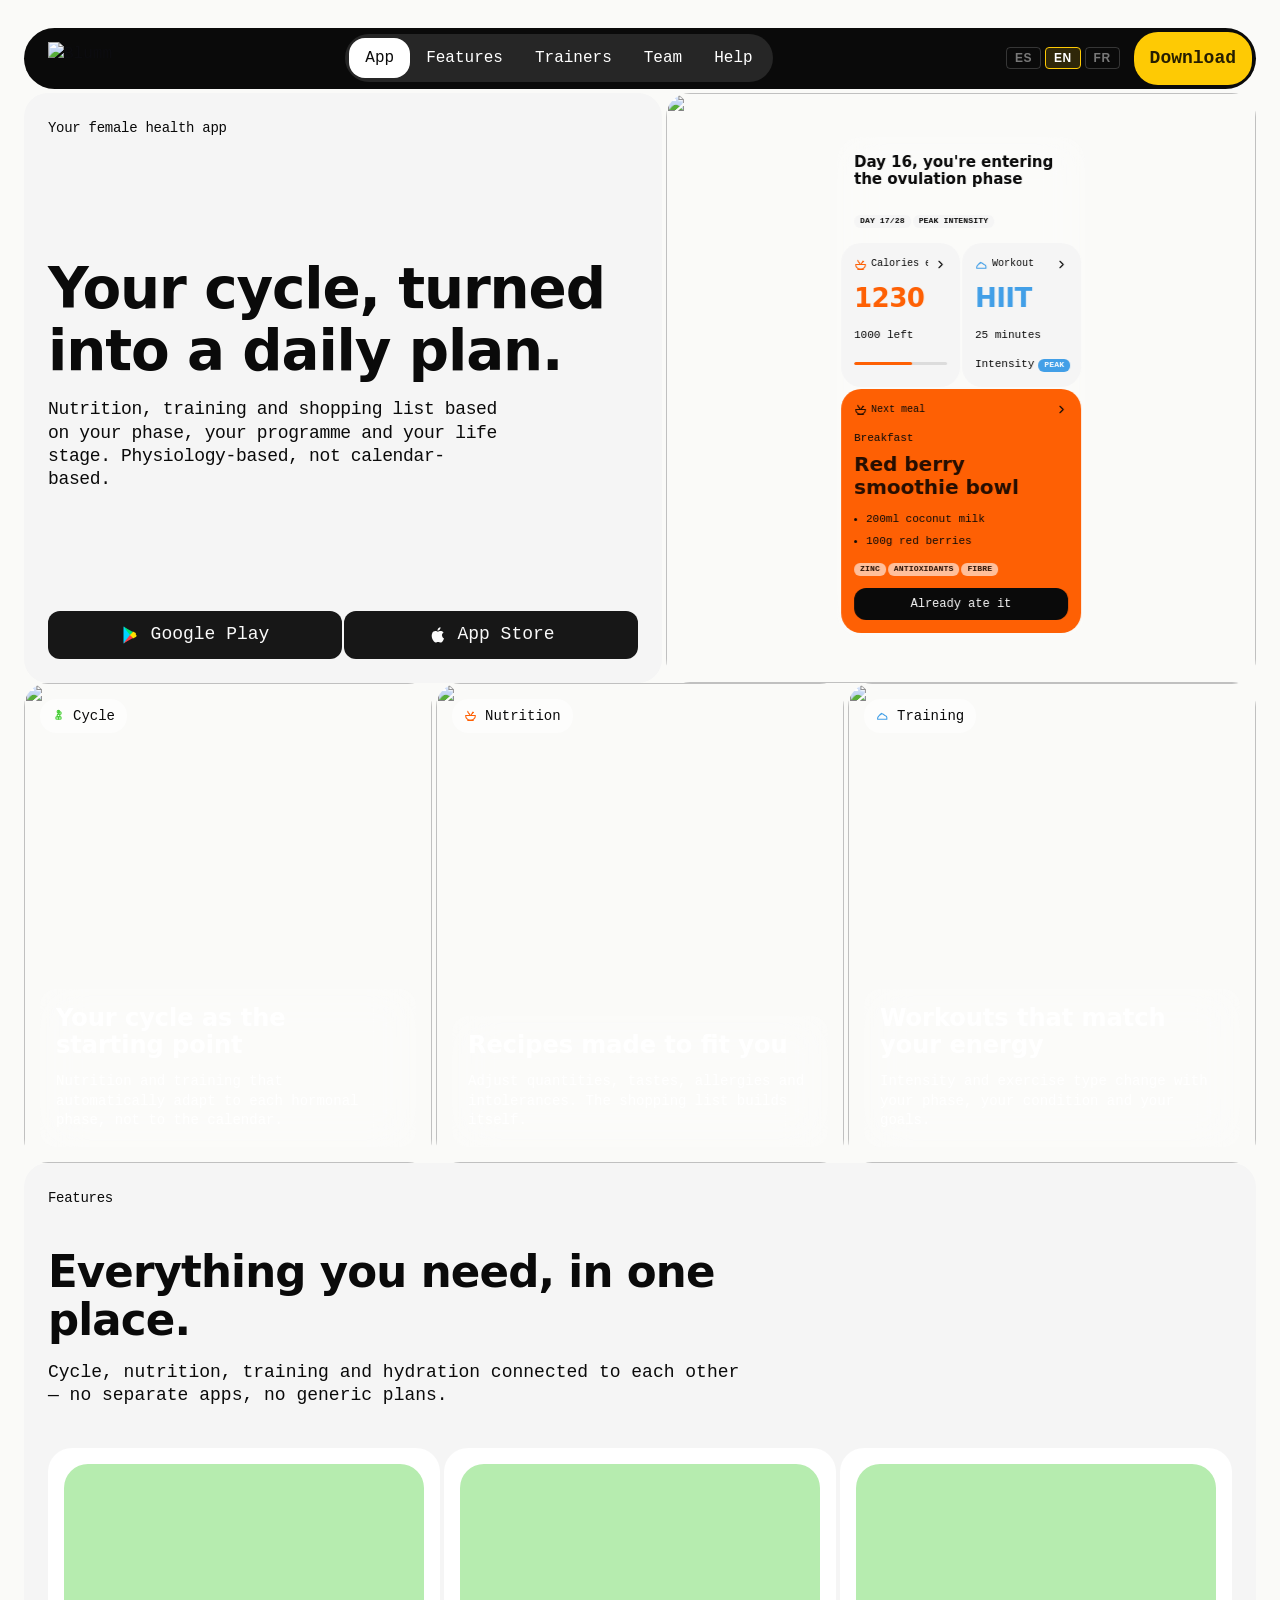
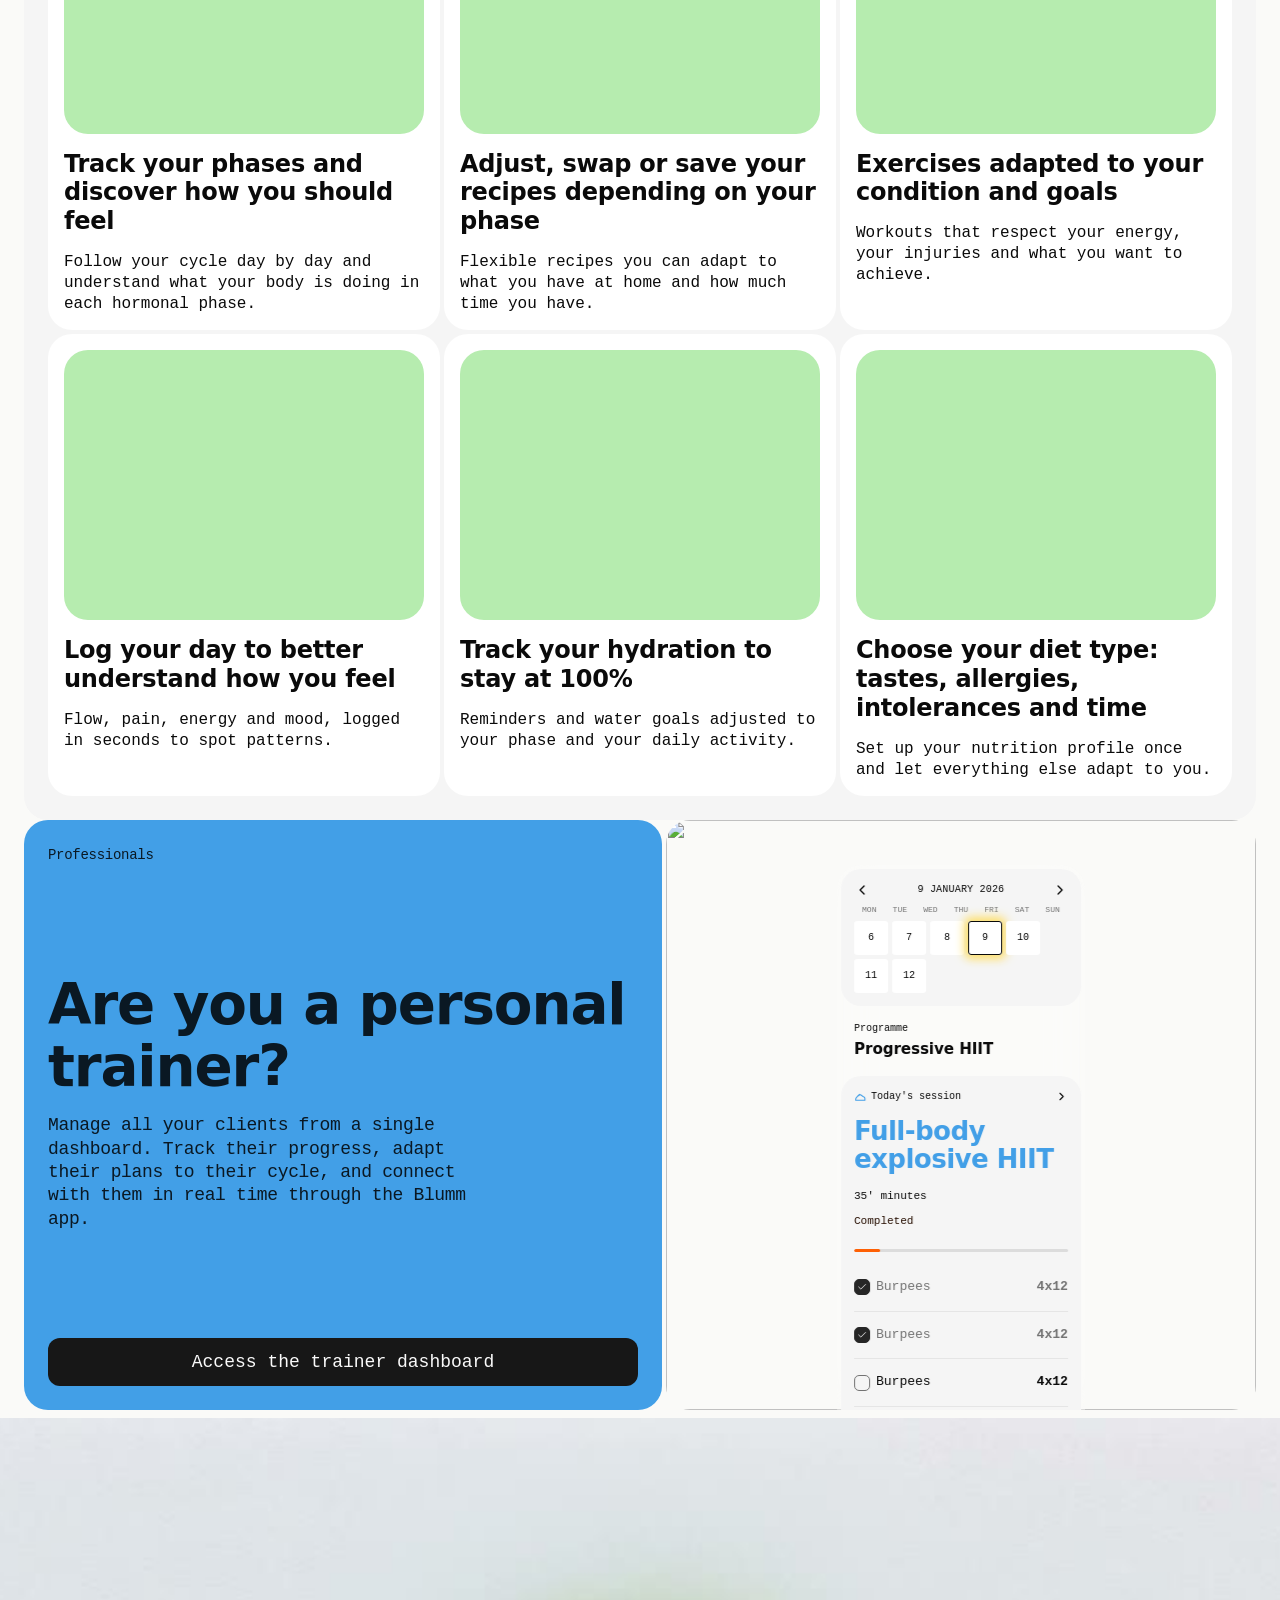
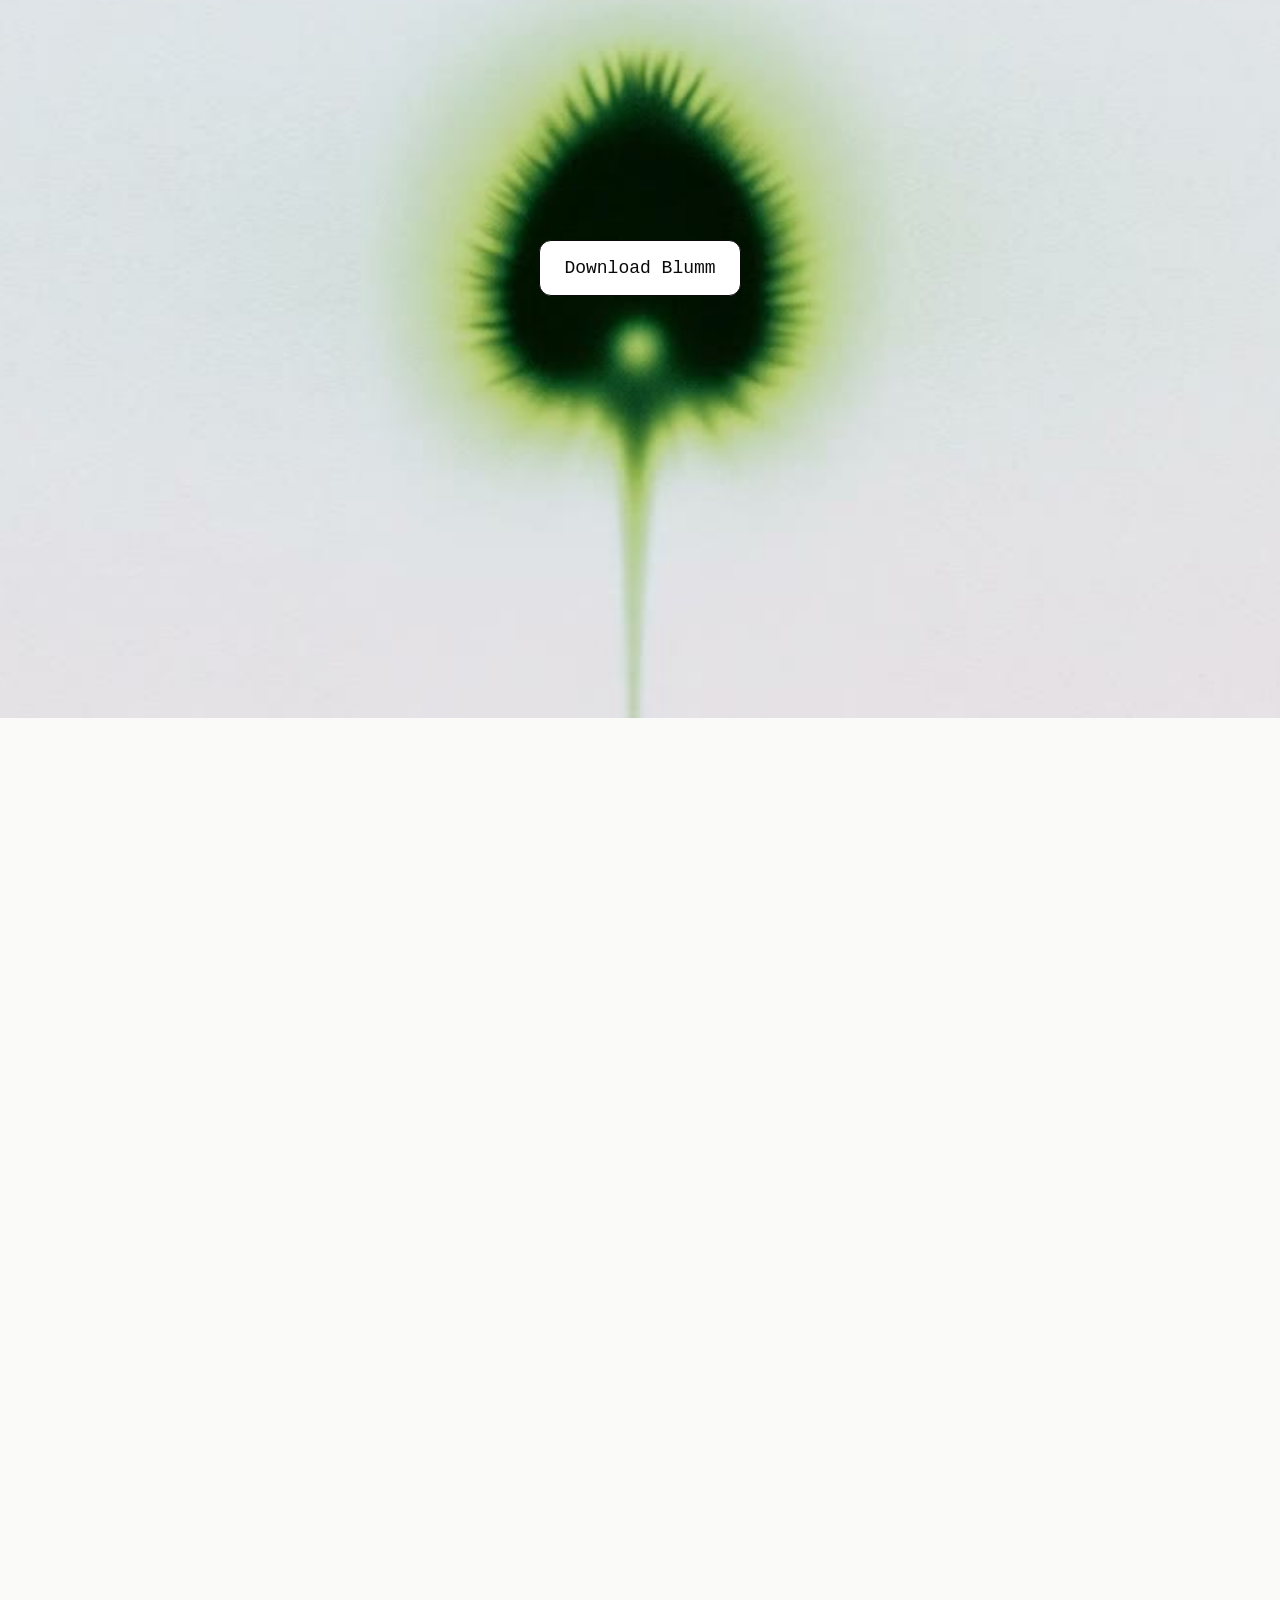
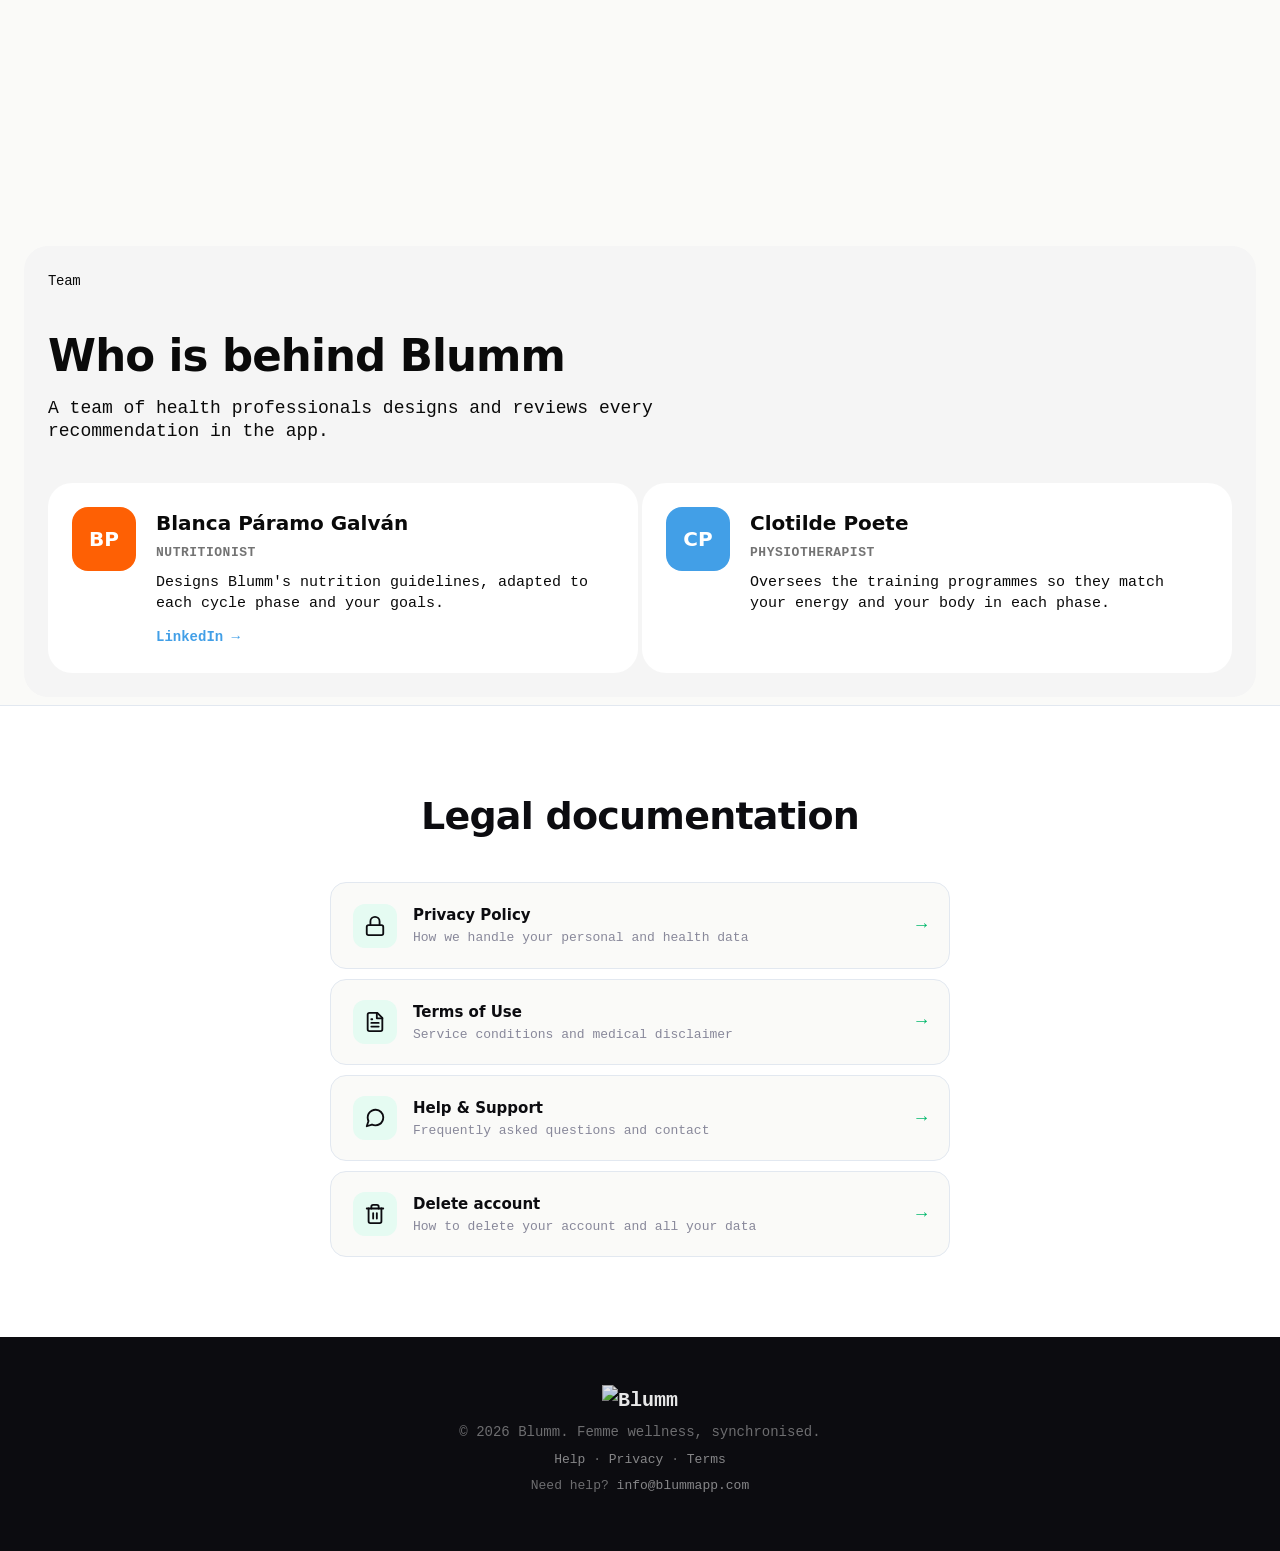
==== commit f2a26475: "feat: sección CTA con flor animada por scroll (scroll-scrub) Reemplaza el vídeo estático del CTA fin" ====
--- a/index.html
+++ b/index.html
@@ -9,7 +9,7 @@
   <link rel="preconnect" href="https://fonts.googleapis.com">
   <link rel="preconnect" href="https://fonts.gstatic.com" crossorigin>
   <link href="https://fonts.googleapis.com/css2?family=Bricolage+Grotesque:opsz,wght@12..96,700;12..96,800&display=swap" rel="stylesheet">
-  <link rel="stylesheet" href="style.css?v=12">
+  <link rel="stylesheet" href="style.css?v=13">
   <!-- Meta Pixel Code -->
   <script>
     !function(f,b,e,v,n,t,s)
@@ -301,11 +301,18 @@
       </div>
     </section>
 
-    <!-- ── CTA BANNER ── -->
-    <section class="cta-banner">
-      <video class="cta-banner-bg" src="assets/Video_CTA_01.mp4" autoplay muted loop playsinline></video>
-      <a href="#" class="cta-banner-btn" onclick="smartDownload(event)" data-i18n="cta.download">Descarga Blumm</a>
+  </div><!-- /.page-frame -->
+
+    <!-- ── CTA SCROLL (flor que se abre/cierra con el scroll) ── -->
+    <section class="cta-scroll-wrapper" id="cta-scroll">
+      <div class="cta-scroll-sticky">
+        <div class="cta-loader" id="ctaLoader" data-i18n="cta.loading">Cargando…</div>
+        <canvas class="cta-scroll-canvas" id="ctaCanvas"></canvas>
+        <a href="#" class="cta-scroll-btn" id="ctaScrollBtn" onclick="smartDownload(event)" data-i18n="cta.download">Descarga Blumm</a>
+      </div>
     </section>
+
+  <div class="page-frame">
 
     <!-- ── QUIÉNES SOMOS ── -->
     <section class="team-card" id="equipo">
@@ -449,7 +456,7 @@
         'legal.terms.title': 'Términos de uso', 'legal.terms.text': 'Condiciones del servicio y aviso médico',
         'legal.support.title': 'Ayuda y soporte', 'legal.support.text': 'Preguntas frecuentes y contacto',
         'legal.delete.title': 'Eliminar cuenta', 'legal.delete.text': 'Cómo borrar tu cuenta y todos tus datos',
-        'cta.download': 'Descarga Blumm',
+        'cta.download': 'Descarga Blumm', 'cta.loading': 'Cargando…',
         'footer.copy': '© 2026 Blumm. Bienestar femenino sincronizado.',
         'footer.help': 'Ayuda', 'footer.privacy': 'Privacidad', 'footer.terms': 'Términos', 'footer.contact': '¿Necesitas ayuda?',
       },
@@ -505,7 +512,7 @@
         'legal.terms.title': 'Terms of Use', 'legal.terms.text': 'Service conditions and medical disclaimer',
         'legal.support.title': 'Help & Support', 'legal.support.text': 'Frequently asked questions and contact',
         'legal.delete.title': 'Delete account', 'legal.delete.text': 'How to delete your account and all your data',
-        'cta.download': 'Download Blumm',
+        'cta.download': 'Download Blumm', 'cta.loading': 'Loading…',
         'footer.copy': '© 2026 Blumm. Femme wellness, synchronised.',
         'footer.help': 'Help', 'footer.privacy': 'Privacy', 'footer.terms': 'Terms', 'footer.contact': 'Need help?',
       },
@@ -561,7 +568,7 @@
         'legal.terms.title': "Conditions d'utilisation", 'legal.terms.text': "Conditions du service et avertissement médical",
         'legal.support.title': 'Aide et support', 'legal.support.text': 'Questions fréquentes et contact',
         'legal.delete.title': 'Supprimer le compte', 'legal.delete.text': 'Comment supprimer ton compte et toutes tes données',
-        'cta.download': "Télécharge Blumm",
+        'cta.download': "Télécharge Blumm", 'cta.loading': 'Chargement…',
         'footer.copy': '© 2026 Blumm. Bien-être féminin synchronisé.',
         'footer.help': 'Aide', 'footer.privacy': 'Confidentialité', 'footer.terms': 'Conditions', 'footer.contact': "Besoin d'aide ?",
       }
@@ -611,5 +618,109 @@
     const initial = (saved && T[saved]) ? saved : (T[browser] ? browser : 'es');
     setLang(initial);
   </script>
+
+  <!-- ── CTA scroll-scrub (flor animada por scroll) ── -->
+  <script>
+  (function () {
+    const FRAME_COUNT = 118;
+    const FRAME_PATH = (i) => `assets/cta-scroll/frames/frame_${String(i).padStart(3, '0')}.jpg`;
+    const BUTTON_REVEAL_START = 0.85; // progreso (0-1) al que empieza a aparecer el botón
+
+    const wrapper = document.getElementById('cta-scroll');
+    const sticky = wrapper.querySelector('.cta-scroll-sticky');
+    const canvas = document.getElementById('ctaCanvas');
+    const ctx = canvas.getContext('2d');
+    const button = document.getElementById('ctaScrollBtn');
+    const loader = document.getElementById('ctaLoader');
+
+    const images = new Array(FRAME_COUNT);
+    let loadedCount = 0;
+    let currentFrameIndex = -1;
+
+    function preloadFrames() {
+      for (let i = 1; i <= FRAME_COUNT; i++) {
+        const img = new Image();
+        img.onload = img.onerror = () => {
+          loadedCount++;
+          if (i === 1) drawFrame(img);
+          if (loadedCount === FRAME_COUNT) loader.classList.add('is-hidden');
+        };
+        img.src = FRAME_PATH(i);
+        images[i - 1] = img;
+      }
+    }
+
+    function resizeCanvas() {
+      const dpr = window.devicePixelRatio || 1;
+      canvas.width = sticky.clientWidth * dpr;
+      canvas.height = sticky.clientHeight * dpr;
+      if (currentFrameIndex >= 0 && images[currentFrameIndex] && images[currentFrameIndex].complete) {
+        drawFrame(images[currentFrameIndex]);
+      }
+    }
+
+    function drawFrame(img) {
+      if (!img || !img.naturalWidth) return;
+      const canvasRatio = canvas.width / canvas.height;
+      const imgRatio = img.naturalWidth / img.naturalHeight;
+      let sx, sy, sw, sh;
+      if (imgRatio > canvasRatio) {
+        sh = img.naturalHeight;
+        sw = sh * canvasRatio;
+        sx = (img.naturalWidth - sw) / 2;
+        sy = 0;
+      } else {
+        sw = img.naturalWidth;
+        sh = sw / canvasRatio;
+        sx = 0;
+        sy = (img.naturalHeight - sh) / 2;
+      }
+      ctx.drawImage(img, sx, sy, sw, sh, 0, 0, canvas.width, canvas.height);
+    }
+
+    function getScrollProgress() {
+      const rect = wrapper.getBoundingClientRect();
+      const total = wrapper.offsetHeight - window.innerHeight;
+      if (total <= 0) return 0;
+      const scrolled = Math.min(Math.max(-rect.top, 0), total);
+      return scrolled / total;
+    }
+
+    let ticking = false;
+
+    function onCtaScroll() {
+      if (ticking) return;
+      ticking = true;
+      requestAnimationFrame(() => {
+        const progress = getScrollProgress();
+
+        const frameIndex = Math.min(
+          FRAME_COUNT - 1,
+          Math.max(0, Math.floor(progress * (FRAME_COUNT - 1)))
+        );
+        if (frameIndex !== currentFrameIndex) {
+          currentFrameIndex = frameIndex;
+          const img = images[frameIndex];
+          if (img && img.complete) drawFrame(img);
+        }
+
+        if (progress >= BUTTON_REVEAL_START) {
+          button.classList.add('is-visible');
+        } else {
+          button.classList.remove('is-visible');
+        }
+
+        ticking = false;
+      });
+    }
+
+    window.addEventListener('scroll', onCtaScroll, { passive: true });
+    window.addEventListener('resize', resizeCanvas);
+
+    resizeCanvas();
+    preloadFrames();
+    onCtaScroll();
+  })();
+  </script>
 </body>
 </html>
--- a/style.css
+++ b/style.css
@@ -0,0 +1,1021 @@
+/* ═══════════════════════════════════════════════════════════════════
+   Meirins · Design system v3
+   ═══════════════════════════════════════════════════════════════════ */
+
+*, *::before, *::after { box-sizing: border-box; margin: 0; padding: 0; }
+
+.hidden { display: none !important; }
+
+:root {
+  /* Brand palette */
+  --ink:         #0C0C10;
+  --ink-2:       #18181F;
+  --ink-mid:     #44444F;
+  --muted:       #88889A;
+  --cream:       #FAFAF8;
+  --white:       #FFFFFF;
+  --green:       #00B86B;
+  --green-dim:   #009A58;
+  --green-light: #E5FBF2;
+  --rose:        #F06B88;
+  --rose-light:  #FFF0F5;
+  --amber:       #F5B800;
+  --amber-light: #FFFBEA;
+
+  /* Legacy tokens — used by legal pages */
+  --blue:        #1A56DB;
+  --blue-light:  #EFF6FF;
+  --bg:          #F8FAFC;
+  --text:        #1E293B;
+  --border:      #E2E8F0;
+
+  /* Figma design system — landing v4 */
+  --neutro-950: #0a0a0a;
+  --neutro-900: #171717;
+  --neutro-800: #262626;
+  --neutro-500: #737373;
+  --neutro-200: #e5e5e5;
+  --neutro-100: #f5f5f5;
+  --neutro-50:  #fafafa;
+  --neutro-0:   #ffffff;
+  --amarillo-500: #feca04;
+  --amarillo-950: #261e01;
+  --naranja-500: #fe6004;
+  --naranja-950: #260e01;
+  --naranja-200: #ffbf9b;
+  --azul-500: #429fe7;
+  --azul-950: #0a1823;
+  --verde-200: #b6ecaf;
+  --verde-500: #49cf38;
+  --amarillo-300: #fedf68;
+
+  --rd-xxl: 32px;
+  --rd-xl: 24px;
+  --rd-l: 16px;
+  --rd-m: 12px;
+  --rd-s: 6px;
+  --rd-xs: 3px;
+
+  --font-heading: 'Bricolage Grotesque', system-ui, -apple-system, sans-serif;
+  --font-body: 'Aglet Mono', 'Courier New', monospace;
+}
+
+@font-face {
+  font-family: 'Aglet Mono';
+  src: url('fonts/AgletMono-Regular.otf') format('opentype');
+  font-weight: 400;
+  font-style: normal;
+  font-display: swap;
+}
+@font-face {
+  font-family: 'Aglet Mono';
+  src: url('fonts/AgletMono-Bold.otf') format('opentype');
+  font-weight: 700;
+  font-style: normal;
+  font-display: swap;
+}
+
+html { scroll-behavior: smooth; }
+
+body {
+  font-family: -apple-system, BlinkMacSystemFont, 'Segoe UI', Helvetica, Arial, sans-serif;
+  background: var(--cream);
+  color: var(--ink);
+  line-height: 1.6;
+  -webkit-font-smoothing: antialiased;
+}
+
+a { text-decoration: none; }
+a:focus-visible { outline: 2px solid var(--green); outline-offset: 3px; }
+
+.container {
+  max-width: 1120px;
+  margin: 0 auto;
+  padding: 0 28px;
+}
+.container.narrow { max-width: 760px; }
+
+/* ════════════════════════════════════
+   HEADER
+   ════════════════════════════════════ */
+/* Page frame — everything from the Figma "D-1440px-Landing" inset layout */
+.page-frame {
+  max-width: 1440px;
+  margin: 0 auto;
+  padding: 28px 24px 8px;
+  display: flex;
+  flex-direction: column;
+  gap: 4px;
+}
+.landing-body { font-family: var(--font-body); }
+.landing-body h1, .landing-body h2, .landing-body h3, .landing-body h4 { font-family: var(--font-heading); }
+
+header {
+  background: var(--neutro-950);
+  border-radius: var(--rd-xxl);
+  padding: 4px 4px 4px 24px;
+  min-height: 56px;
+  display: flex;
+  align-items: center;
+  justify-content: space-between;
+  gap: 16px;
+}
+.brand { display: flex; align-items: center; gap: 9px; }
+.blumm-logo { height: 32px; width: auto; display: block; }
+
+.tab-nav {
+  display: flex;
+  align-items: center;
+  background: var(--neutro-800);
+  border-radius: var(--rd-xl);
+  padding: 4px;
+  gap: 0;
+}
+.tab-nav-item {
+  display: flex;
+  align-items: center;
+  justify-content: center;
+  height: 40px;
+  padding: 0 16px;
+  border-radius: var(--rd-l);
+  color: var(--neutro-0);
+  font-size: 16px;
+  white-space: nowrap;
+  transition: background 0.15s, color 0.15s;
+}
+.tab-nav-item:hover { background: rgba(255,255,255,0.08); }
+.tab-nav-item.active { background: var(--neutro-0); color: var(--neutro-950); }
+
+.header-right { display: flex; align-items: center; gap: 14px; }
+
+.nav-download {
+  background: var(--amarillo-500);
+  color: var(--amarillo-950) !important;
+  font-weight: 700;
+  font-size: 18px;
+  padding: 12px 16px;
+  border-radius: var(--rd-xl);
+  transition: opacity 0.15s, transform 0.15s;
+}
+.nav-download:hover { opacity: 0.88; transform: translateY(-1px); }
+
+.lang-switcher {
+  display: flex;
+  gap: 4px;
+}
+.lang-btn {
+  background: transparent;
+  border: 1px solid rgba(255,255,255,0.18);
+  color: rgba(255,255,255,0.45);
+  font-size: 12px;
+  font-weight: 600;
+  padding: 3px 8px;
+  border-radius: 4px;
+  cursor: pointer;
+  letter-spacing: 0.5px;
+  transition: all 0.15s;
+}
+.lang-btn:hover { color: var(--white); border-color: rgba(255,255,255,0.5); }
+.lang-btn.active { color: var(--white); border-color: var(--amarillo-500); background: rgba(254,202,4,0.15); }
+
+/* ════════════════════════════════════
+   HERO CARD
+   ════════════════════════════════════ */
+.hero-card, .trainer-card {
+  display: flex;
+  align-items: stretch;
+  gap: 4px;
+  width: 100%;
+}
+.hero-copy {
+  flex: 1 0 0;
+  min-width: 0;
+  background: var(--neutro-100);
+  border-radius: var(--rd-xl);
+  padding: 24px;
+  display: flex;
+  flex-direction: column;
+  justify-content: space-between;
+  gap: 24px;
+}
+.eyebrow {
+  font-size: 14px;
+  color: var(--neutro-950);
+  letter-spacing: -0.02em;
+}
+.hero-copy-content { display: flex; flex-direction: column; gap: 16px; }
+.hero-copy h1 {
+  font-size: clamp(32px, 4.4vw, 64px);
+  font-weight: 700;
+  line-height: 1.1;
+  letter-spacing: -0.02em;
+  color: var(--neutro-950);
+}
+.hero-copy .lead, .trainer-copy .lead {
+  font-size: 18px;
+  line-height: 1.3;
+  letter-spacing: -0.02em;
+  max-width: 42ch;
+}
+.hero-copy .lead { color: var(--neutro-950); }
+
+/* Store buttons */
+.store-buttons { display: flex; gap: 2px; }
+.store-btn {
+  display: flex;
+  flex: 1;
+  align-items: center;
+  justify-content: center;
+  gap: 10px;
+  background: var(--neutro-900);
+  color: var(--neutro-50);
+  height: 48px;
+  padding: 0 16px;
+  border-radius: var(--rd-m);
+  font-size: 18px;
+  transition: background 0.15s;
+}
+.store-btn:hover { background: var(--neutro-800); }
+.store-icon { width: 20px; height: 20px; flex-shrink: 0; }
+.store-btn small { display: none; }
+
+/* Hero visual — floating glass widgets over photo */
+.hero-visual {
+  position: relative;
+  flex: 1 0 0;
+  min-width: 0;
+  aspect-ratio: 1 / 1;
+  border-radius: var(--rd-xl);
+  overflow: hidden;
+}
+.hero-visual-bg { position: absolute; inset: 0; width: 100%; height: 100%; object-fit: cover; }
+.glass-stack {
+  position: absolute;
+  top: 7.5%;
+  left: 50%;
+  transform: translateX(-50%);
+  width: 42%;
+  min-width: 200px;
+  max-width: 300px;
+  display: flex;
+  flex-direction: column;
+  gap: 2px;
+  padding: 4px;
+  background: rgba(255,255,255,0.2);
+  backdrop-filter: blur(20px);
+  border-radius: var(--rd-xl);
+}
+.mini-phase {
+  border-radius: 20px;
+  padding: 13px;
+  background-size: cover;
+  background-position: center;
+  display: flex;
+  flex-direction: column;
+  justify-content: space-between;
+  gap: 8px;
+  min-height: 100px;
+  color: var(--neutro-950);
+}
+.mini-phase-title {
+  font-family: var(--font-heading);
+  font-weight: 700;
+  font-size: 15px;
+  line-height: 1.15;
+}
+.tags-row { display: flex; flex-wrap: wrap; gap: 2px; }
+.tag {
+  background: var(--neutro-100);
+  color: var(--neutro-950);
+  font-size: 8px;
+  font-weight: 600;
+  letter-spacing: 0.02em;
+  text-transform: uppercase;
+  padding: 0 6px;
+  height: 13px;
+  display: inline-flex;
+  align-items: center;
+  border-radius: var(--rd-s);
+}
+.tag-blue { background: var(--azul-500); color: var(--neutro-0); }
+.tag-peach { background: var(--naranja-200); color: var(--naranja-950); }
+
+.glass-2col { display: flex; gap: 2px; }
+.stat-card {
+  flex: 1;
+  min-width: 0;
+  background: var(--neutro-100);
+  border-radius: 20px;
+  padding: 13px;
+  display: flex;
+  flex-direction: column;
+  gap: 12px;
+}
+.stat-title-row { display: flex; align-items: center; justify-content: space-between; gap: 6px; }
+.stat-title { display: flex; align-items: center; gap: 4px; font-size: 10px; color: var(--neutro-950); white-space: nowrap; overflow: hidden; text-overflow: ellipsis; }
+.ico { width: 13px; height: 13px; flex-shrink: 0; }
+.ico-chevron { width: 13px; height: 13px; color: var(--neutro-950); }
+.ico-sm { width: 16px; height: 16px; }
+.ico-xs { width: 10px; height: 10px; }
+.ico-orange { color: var(--naranja-500); }
+.ico-orange-dark { color: var(--naranja-950); }
+.ico-blue { color: var(--azul-500); }
+.ico-green { color: var(--verde-500); }
+.stat-num { font-family: var(--font-heading); font-weight: 700; font-size: 26px; line-height: 1.1; letter-spacing: -0.02em; }
+.stat-num-orange { color: var(--naranja-500); }
+.stat-num-blue { color: var(--azul-500); }
+.stat-sub { font-size: 11px; color: var(--neutro-950); margin-top: 2px; }
+.status-bar { height: 3px; border-radius: 2px; background: rgba(0,0,0,0.1); overflow: hidden; margin-top: 6px; }
+.status-bar-fill { height: 100%; border-radius: 2px; }
+.tag-row-inline { display: flex; align-items: center; gap: 4px; font-size: 11px; color: var(--neutro-950); }
+
+.meal-card {
+  background: var(--naranja-500);
+  border-radius: 20px;
+  padding: 13px;
+  display: flex;
+  flex-direction: column;
+  gap: 12px;
+}
+.meal-card .stat-title-row .stat-title, .meal-card .ico-chevron { color: var(--neutro-950); }
+.meal-eyebrow { font-size: 11px; color: var(--neutro-950); }
+.meal-title { font-family: var(--font-heading); font-weight: 700; font-size: 20px; color: var(--naranja-950); line-height: 1.15; margin-top: -6px; }
+.meal-items { list-style: none; display: flex; flex-direction: column; gap: 4px; }
+.meal-items li { font-size: 11px; color: var(--neutro-950); position: relative; padding-left: 12px; }
+.meal-items li::before { content: ''; position: absolute; left: 0; top: 7px; width: 3px; height: 3px; border-radius: 50%; background: var(--neutro-950); }
+.meal-btn {
+  background: var(--neutro-950);
+  color: var(--neutro-50);
+  border: none;
+  height: 32px;
+  border-radius: var(--rd-m);
+  font-family: var(--font-body);
+  font-size: 12px;
+  cursor: pointer;
+}
+
+/* ════════════════════════════════════
+   FEATURE PHOTO CARDS
+   ════════════════════════════════════ */
+.feature-cards-row { display: flex; gap: 4px; width: 100%; }
+.photo-card {
+  position: relative;
+  flex: 1 0 0;
+  min-width: 0;
+  height: 480px;
+  border-radius: var(--rd-xl);
+  overflow: hidden;
+  padding: 16px;
+  display: flex;
+  flex-direction: column;
+  justify-content: space-between;
+}
+.photo-card-bg { position: absolute; inset: 0; width: 100%; height: 100%; object-fit: cover; z-index: 0; }
+.photo-card-tag {
+  position: relative;
+  z-index: 1;
+  display: flex;
+  align-items: center;
+  gap: 8px;
+  font-size: 14px;
+  color: var(--neutro-950);
+  background: rgba(255,255,255,0.55);
+  align-self: flex-start;
+  padding: 6px 12px;
+  border-radius: var(--rd-l);
+}
+.photo-card-glass {
+  position: relative;
+  z-index: 1;
+  background: rgba(255,255,255,0.2);
+  backdrop-filter: blur(20px);
+  border-radius: var(--rd-l);
+  padding: 16px;
+  color: var(--neutro-0);
+  display: flex;
+  flex-direction: column;
+  gap: 12px;
+}
+.photo-card-glass h3 { font-size: 24px; font-weight: 700; line-height: 1.15; }
+.photo-card-glass p { font-size: 14px; line-height: 1.4; opacity: 0.92; }
+
+/* ════════════════════════════════════
+   FUNCIONALIDADES / BENTO
+   ════════════════════════════════════ */
+.funcionalidades-card {
+  background: var(--neutro-100);
+  border-radius: var(--rd-xl);
+  padding: 24px;
+  display: flex;
+  flex-direction: column;
+  gap: 40px;
+}
+.funcionalidades-heading { display: flex; flex-direction: column; gap: 16px; max-width: 700px; }
+.funcionalidades-heading h2 {
+  font-size: clamp(28px, 3.4vw, 48px);
+  font-weight: 700;
+  letter-spacing: -0.02em;
+  line-height: 1.1;
+  color: var(--neutro-950);
+}
+.funcionalidades-heading .lead { font-size: 18px; line-height: 1.3; color: var(--neutro-950); }
+
+.bento-grid {
+  display: grid;
+  grid-template-columns: repeat(3, 1fr);
+  gap: 4px;
+}
+.bento-card {
+  background: var(--neutro-0);
+  border-radius: var(--rd-xl);
+  padding: 16px;
+  display: flex;
+  flex-direction: column;
+  gap: 16px;
+}
+.bento-img {
+  aspect-ratio: 4 / 3;
+  border-radius: var(--rd-xl);
+  background: var(--verde-200) center / cover no-repeat;
+  width: 100%;
+}
+.bento-card h4 { font-family: var(--font-heading); font-size: 24px; font-weight: 700; letter-spacing: -0.01em; line-height: 1.2; color: var(--neutro-950); }
+.bento-card p { font-size: 16px; line-height: 1.3; color: var(--neutro-950); }
+
+/* ════════════════════════════════════
+   QUIÉNES SOMOS / TEAM
+   ════════════════════════════════════ */
+.team-card {
+  background: var(--neutro-100);
+  border-radius: var(--rd-xl);
+  padding: 24px;
+  display: flex;
+  flex-direction: column;
+  gap: 40px;
+}
+.team-grid {
+  display: grid;
+  grid-template-columns: repeat(2, 1fr);
+  gap: 4px;
+}
+.team-member-card {
+  background: var(--neutro-0);
+  border-radius: var(--rd-xl);
+  padding: 24px;
+  display: flex;
+  gap: 20px;
+  align-items: flex-start;
+}
+.team-avatar {
+  flex-shrink: 0;
+  width: 64px;
+  height: 64px;
+  border-radius: var(--rd-l);
+  display: flex;
+  align-items: center;
+  justify-content: center;
+  font-family: var(--font-heading);
+  font-weight: 700;
+  font-size: 20px;
+  color: var(--neutro-0);
+}
+.team-avatar-orange { background: var(--naranja-500); }
+.team-avatar-blue { background: var(--azul-500); }
+.team-info { display: flex; flex-direction: column; gap: 4px; }
+.team-info h4 { font-family: var(--font-heading); font-size: 20px; font-weight: 700; color: var(--neutro-950); }
+.team-role { font-size: 13px; font-weight: 700; color: var(--neutro-500); text-transform: uppercase; letter-spacing: 0.04em; margin-bottom: 4px; }
+.team-bio { font-size: 15px; line-height: 1.4; color: var(--neutro-950); }
+.team-linkedin { display: inline-block; margin-top: 8px; font-size: 14px; font-weight: 700; color: var(--azul-500); }
+.team-linkedin:hover { text-decoration: underline; }
+
+/* ════════════════════════════════════
+   TRAINER CARD
+   ════════════════════════════════════ */
+.trainer-copy {
+  flex: 1 0 0;
+  min-width: 0;
+  background: var(--azul-500);
+  border-radius: var(--rd-xl);
+  padding: 24px;
+  display: flex;
+  flex-direction: column;
+  justify-content: space-between;
+  gap: 24px;
+  color: var(--azul-950);
+}
+.eyebrow-on-blue { color: var(--azul-950); }
+.trainer-copy h2 {
+  font-size: clamp(30px, 4.4vw, 64px);
+  font-weight: 700;
+  letter-spacing: -0.02em;
+  line-height: 1.1;
+}
+.trainer-copy .lead { color: var(--azul-950); }
+.trainer-btn {
+  display: flex;
+  align-items: center;
+  justify-content: center;
+  background: var(--neutro-900);
+  color: var(--neutro-50);
+  font-size: 18px;
+  height: 48px;
+  border-radius: var(--rd-m);
+  transition: background 0.15s;
+}
+.trainer-btn:hover { background: var(--neutro-800); }
+
+/* Floating calendar / program / session widgets */
+.calendar-card { background: var(--neutro-100); border-radius: 20px; padding: 13px; }
+.calendar-header { display: flex; align-items: center; justify-content: space-between; font-size: 10px; text-transform: uppercase; letter-spacing: 0.02em; color: var(--neutro-950); margin-bottom: 6px; }
+.calendar-header .ico { color: var(--neutro-950); }
+.calendar-week { display: flex; justify-content: space-between; margin-bottom: 4px; }
+.calendar-week span { flex: 1; text-align: center; font-size: 8px; text-transform: uppercase; color: var(--neutro-500); }
+.calendar-days { display: flex; flex-wrap: wrap; gap: 4px; }
+.cal-day {
+  width: 34px; height: 34px;
+  border-radius: var(--rd-xs);
+  background: var(--neutro-0);
+  display: flex; align-items: center; justify-content: center;
+  font-size: 10px; color: var(--neutro-950);
+}
+.cal-day-active {
+  outline: 1px solid var(--neutro-950);
+  outline-offset: -1px;
+  box-shadow: 0 0 10px 4px var(--amarillo-300);
+}
+
+.mini-program {
+  border-radius: 20px;
+  padding: 13px;
+  min-height: 56px;
+  background-size: cover;
+  background-position: center;
+  display: flex;
+  flex-direction: column;
+  justify-content: center;
+  color: var(--neutro-950);
+}
+.mini-program-eyebrow { font-size: 10px; }
+.mini-program-title { font-family: var(--font-heading); font-weight: 700; font-size: 15px; }
+
+.session-card { background: var(--neutro-100); border-radius: 20px; padding: 13px; display: flex; flex-direction: column; gap: 12px; }
+.stat-sub-label { font-size: 11px; color: var(--naranja-950); margin-top: -4px; }
+.session-list { list-style: none; display: flex; flex-direction: column; }
+.session-list li { display: flex; align-items: center; gap: 6px; padding: 13px 0; border-bottom: 1px solid var(--neutro-200); font-size: 13px; color: var(--neutro-950); }
+.session-list li b { margin-left: auto; font-weight: 700; }
+.session-list li.done { color: var(--neutro-500); }
+.check-box { width: 16px; height: 16px; border-radius: 5px; border: 1px solid var(--neutro-500); flex-shrink: 0; display: flex; align-items: center; justify-content: center; }
+.session-list li.done .check-box { background: var(--neutro-800); border-color: var(--neutro-800); color: var(--neutro-0); }
+.session-actions { display: flex; gap: 2px; }
+.session-actions .ico { width: 19px; height: 19px; color: var(--neutro-950); flex: 1; }
+
+/* ════════════════════════════════════
+   CTA SCROLL (flor animada por scroll — a pantalla completa)
+   ════════════════════════════════════ */
+.cta-scroll-wrapper {
+  position: relative;
+  height: 400vh; /* distancia de scroll que controla la animación */
+}
+.cta-scroll-sticky {
+  position: sticky;
+  top: 0;
+  height: 100vh;
+  width: 100%;
+  overflow: hidden;
+  display: flex;
+  align-items: center;
+  justify-content: center;
+  background: var(--neutro-950);
+}
+.cta-scroll-canvas {
+  position: absolute;
+  top: 0;
+  left: 0;
+  width: 100%;
+  height: 100%;
+  display: block;
+}
+.cta-scroll-btn {
+  position: relative;
+  z-index: 2;
+  display: inline-flex;
+  align-items: center;
+  justify-content: center;
+  gap: 8px;
+  height: 56px;
+  padding: 0 24px;
+  background: var(--neutro-0);
+  border: 1.5px solid var(--neutro-950);
+  border-radius: var(--rd-m);
+  font-size: 18px;
+  color: var(--neutro-950);
+  white-space: nowrap;
+  opacity: 0;
+  transform: translateY(16px) scale(0.96);
+  pointer-events: none;
+  transition: opacity 0.3s ease, transform 0.3s ease;
+}
+.cta-scroll-btn.is-visible { opacity: 1; transform: translateY(0) scale(1); pointer-events: auto; }
+.cta-scroll-btn:hover { background: var(--neutro-950); color: var(--neutro-0); }
+
+.cta-loader {
+  position: absolute;
+  z-index: 3;
+  inset: 0;
+  display: flex;
+  align-items: center;
+  justify-content: center;
+  background: var(--neutro-950);
+  color: var(--neutro-0);
+  font-size: 14px;
+  letter-spacing: 0.03em;
+  text-transform: uppercase;
+  transition: opacity 0.4s ease;
+}
+.cta-loader.is-hidden { opacity: 0; pointer-events: none; }
+
+/* ════════════════════════════════════
+   BETA SIGNUP PAGE
+   ════════════════════════════════════ */
+.back-link {
+  display: flex;
+  align-items: center;
+  gap: 8px;
+  color: var(--neutro-0);
+  font-size: 15px;
+}
+.back-link:hover { opacity: 0.8; }
+
+.beta-card {
+  display: flex;
+  align-items: stretch;
+  gap: 4px;
+  width: 100%;
+}
+.beta-copy {
+  flex: 1 0 0;
+  min-width: 0;
+  background: var(--neutro-100);
+  border-radius: var(--rd-xl);
+  padding: 40px;
+  display: flex;
+  flex-direction: column;
+  gap: 24px;
+  justify-content: center;
+}
+.beta-copy h1 {
+  font-family: var(--font-heading);
+  font-size: clamp(28px, 3.6vw, 44px);
+  font-weight: 700;
+  line-height: 1.1;
+  letter-spacing: -0.02em;
+  color: var(--neutro-950);
+}
+.beta-perks { list-style: none; display: flex; flex-direction: column; gap: 10px; }
+.beta-perks li {
+  position: relative;
+  padding-left: 22px;
+  font-size: 15px;
+  color: var(--neutro-950);
+}
+.beta-perks li::before {
+  content: '✓';
+  position: absolute;
+  left: 0;
+  top: 0;
+  color: var(--naranja-500);
+  font-weight: 700;
+}
+
+.beta-form-card {
+  flex: 1 0 0;
+  min-width: 0;
+  background: var(--naranja-500);
+  border-radius: var(--rd-xl);
+  padding: 40px;
+  display: flex;
+  align-items: center;
+  justify-content: center;
+}
+#beta-form { width: 100%; max-width: 360px; display: flex; flex-direction: column; gap: 20px; }
+.beta-field { display: flex; flex-direction: column; gap: 8px; }
+.beta-field label { font-size: 13px; font-weight: 700; color: var(--naranja-950); }
+.beta-field input, .beta-field select {
+  height: 48px;
+  padding: 0 16px;
+  border-radius: var(--rd-m);
+  border: none;
+  background: var(--neutro-0);
+  color: var(--neutro-950);
+  font-family: var(--font-body);
+  font-size: 15px;
+}
+.beta-field select { appearance: none; background-image: url("data:image/svg+xml,%3Csvg xmlns='http://www.w3.org/2000/svg' width='24' height='24' viewBox='0 0 24 24' fill='none' stroke='%230A0A0A' stroke-width='2' stroke-linecap='round' stroke-linejoin='round'%3E%3Cpath d='m6 9 6 6 6-6'/%3E%3C/svg%3E"); background-repeat: no-repeat; background-position: right 12px center; background-size: 18px; padding-right: 40px; }
+.beta-field input:focus, .beta-field select:focus { outline: 2px solid var(--neutro-950); outline-offset: 1px; }
+.beta-submit {
+  height: 52px;
+  border: none;
+  border-radius: var(--rd-m);
+  background: var(--neutro-950);
+  color: var(--neutro-50);
+  font-family: var(--font-body);
+  font-size: 17px;
+  cursor: pointer;
+  margin-top: 4px;
+  transition: background 0.15s;
+}
+.beta-submit:hover { background: var(--neutro-800); }
+.beta-submit:disabled { opacity: 0.6; cursor: default; }
+.beta-form-error {
+  font-size: 13px;
+  color: var(--naranja-950);
+  background: var(--neutro-0);
+  border-radius: var(--rd-s);
+  padding: 8px 12px;
+}
+.beta-success {
+  width: 100%;
+  max-width: 360px;
+  display: flex;
+  flex-direction: column;
+  align-items: flex-start;
+  gap: 8px;
+}
+.beta-success h3 { font-family: var(--font-heading); font-size: 22px; font-weight: 700; color: var(--naranja-950); }
+.beta-success p { font-size: 15px; color: var(--naranja-950); }
+
+.beta-download-card {
+  background: var(--neutro-100);
+  border-radius: var(--rd-xl);
+  padding: 24px;
+  display: flex;
+  flex-direction: column;
+  gap: 16px;
+}
+.beta-download-label { font-size: 15px; color: var(--neutro-950); }
+.beta-download-card .store-buttons { max-width: 480px; }
+.store-btn-primary { background: var(--neutro-950); box-shadow: 0 0 0 2px var(--amarillo-500); }
+
+/* ════════════════════════════════════
+   LEGAL SECTION
+   ════════════════════════════════════ */
+.legal {
+  padding: 80px 0;
+  background: var(--white);
+  border-top: 1px solid var(--border);
+}
+.legal h2 {
+  font-size: clamp(26px, 3vw, 38px);
+  font-weight: 700;
+  letter-spacing: -0.02em;
+  text-align: center;
+  margin-bottom: 36px;
+  color: var(--ink);
+}
+.legal-links {
+  display: flex;
+  flex-direction: column;
+  gap: 10px;
+  max-width: 620px;
+  margin: 0 auto;
+}
+.legal-card {
+  display: flex;
+  align-items: center;
+  gap: 16px;
+  background: var(--cream);
+  border-radius: 16px;
+  padding: 20px 22px;
+  color: var(--ink);
+  border: 1.5px solid var(--border);
+  transition: border-color 0.15s, background 0.15s, transform 0.15s;
+}
+.legal-card:hover {
+  border-color: var(--green);
+  background: var(--green-light);
+  transform: translateX(4px);
+}
+.legal-icon {
+  display: flex;
+  align-items: center;
+  justify-content: center;
+  width: 44px;
+  height: 44px;
+  flex-shrink: 0;
+  border-radius: 12px;
+  background: var(--green-light);
+}
+.legal-icon svg { width: 22px; height: 22px; fill: none; stroke: var(--green-dim); stroke-width: 2; stroke-linecap: round; stroke-linejoin: round; }
+.legal-card:hover .legal-icon { background: var(--white); }
+.legal-card div { flex: 1; }
+.legal-card h4 { font-size: 15px; font-weight: 700; margin-bottom: 2px; color: var(--ink); }
+.legal-card p { font-size: 13px; color: var(--muted); line-height: 1.4; }
+.arrow { color: var(--green); font-weight: 700; font-size: 18px; flex-shrink: 0; }
+
+/* ════════════════════════════════════
+   FOOTER
+   ════════════════════════════════════ */
+footer {
+  background: var(--ink);
+  padding: 48px 0;
+  text-align: center;
+  margin-top: 0;
+}
+.footer-brand {
+  display: flex;
+  align-items: center;
+  justify-content: center;
+  gap: 8px;
+  font-size: 20px;
+  margin-bottom: 12px;
+  color: var(--white);
+  font-weight: 700;
+}
+footer p { color: rgba(255,255,255,0.4); font-size: 14px; margin-bottom: 6px; }
+footer .small { font-size: 13px; }
+footer a { color: rgba(255,255,255,0.5); transition: color 0.15s; }
+footer a:hover { color: var(--white); }
+
+/* ════════════════════════════════════
+   HAMBURGER
+   ════════════════════════════════════ */
+.hamburger {
+  display: none;
+  flex-direction: column;
+  gap: 5px;
+  background: none;
+  border: none;
+  cursor: pointer;
+  padding: 4px;
+}
+.hamburger span {
+  display: block;
+  width: 24px;
+  height: 2px;
+  background: var(--white);
+  border-radius: 2px;
+  transition: all 0.2s;
+}
+.hamburger.open span:nth-child(1) { transform: translateY(7px) rotate(45deg); }
+.hamburger.open span:nth-child(2) { opacity: 0; }
+.hamburger.open span:nth-child(3) { transform: translateY(-7px) rotate(-45deg); }
+
+/* ════════════════════════════════════
+   LEGAL DOC PAGES (privacy, terms, support, delete-account)
+   ════════════════════════════════════ */
+.legal-doc-card {
+  background: var(--neutro-100);
+  border-radius: var(--rd-xl);
+  padding: 40px;
+}
+.legal-doc-langnav {
+  display: flex;
+  flex-wrap: wrap;
+  gap: 8px;
+  margin-bottom: 32px;
+}
+.legal-doc-langnav a {
+  background: var(--neutro-0);
+  color: var(--neutro-950);
+  font-size: 14px;
+  font-weight: 700;
+  padding: 8px 16px;
+  border-radius: var(--rd-m);
+  transition: background 0.15s;
+}
+.legal-doc-langnav a:hover { background: var(--naranja-200); }
+.legal-doc-langnav a.active { background: var(--naranja-500); color: var(--naranja-950); }
+
+.legal-doc-card h2 {
+  font-family: var(--font-heading);
+  font-size: clamp(26px, 3.4vw, 36px);
+  font-weight: 700;
+  letter-spacing: -0.02em;
+  color: var(--neutro-950);
+  margin-bottom: 4px;
+}
+.legal-doc-card .date { font-size: 13px; color: var(--neutro-500); margin-bottom: 28px; }
+.legal-doc-card section { margin-bottom: 8px; }
+.legal-doc-card h3 {
+  font-family: var(--font-heading);
+  font-size: 18px;
+  font-weight: 700;
+  color: var(--neutro-950);
+  margin: 28px 0 10px;
+}
+.legal-doc-card p { font-size: 15px; line-height: 1.7; color: var(--neutro-950); margin-bottom: 12px; }
+.legal-doc-card ul { padding-left: 20px; margin-bottom: 12px; }
+.legal-doc-card li { font-size: 15px; line-height: 1.7; color: var(--neutro-950); margin-bottom: 6px; }
+.legal-doc-card strong { color: var(--neutro-950); }
+.legal-doc-card a:not(.legal-doc-langnav a):not(.back-link) { color: var(--azul-500); font-weight: 700; }
+
+.legal-doc-card table {
+  width: 100%;
+  border-collapse: collapse;
+  margin: 16px 0;
+  font-size: 14px;
+  background: var(--neutro-0);
+  border-radius: var(--rd-l);
+  overflow: hidden;
+}
+.legal-doc-card th, .legal-doc-card td { padding: 12px 14px; text-align: left; border-bottom: 1px solid var(--neutro-200); }
+.legal-doc-card th { background: var(--neutro-100); font-weight: 700; }
+.legal-doc-card tr:last-child td { border-bottom: 0; }
+
+.legal-doc-card hr { border: none; border-top: 1px solid var(--neutro-200); margin: 48px 0; }
+
+/* Support page: FAQ / contact cards */
+.lang-section { display: none; }
+.lang-section.active { display: block; }
+.legal-doc-card .lead { font-size: 16px; line-height: 1.6; color: var(--neutro-950); margin-bottom: 28px; }
+.legal-doc-card .card {
+  background: var(--neutro-0);
+  border-radius: var(--rd-l);
+  padding: 24px 28px;
+  margin-bottom: 12px;
+}
+.legal-doc-card .card h3 { font-family: var(--font-heading); font-size: 16px; font-weight: 700; color: var(--neutro-950); margin-bottom: 8px; }
+.legal-doc-card .card p { margin-bottom: 0; }
+.faq-item { border-bottom: 1px solid var(--neutro-200); padding: 16px 0; }
+.faq-item:last-child { border-bottom: none; padding-bottom: 0; }
+.faq-q { font-size: 15px; font-weight: 700; color: var(--neutro-950); margin-bottom: 4px; }
+.faq-a { font-size: 14px; line-height: 1.6; color: var(--neutro-950); margin-bottom: 0; }
+.legal-doc-card .card ol { padding-left: 20px; margin-top: 8px; }
+.legal-doc-card .card ol li { font-size: 15px; line-height: 1.7; color: var(--neutro-950); }
+.legal-doc-card .card p:last-child { margin-bottom: 0; }
+.warning { background: var(--rose-light); border-left: 3px solid var(--rose); border-radius: var(--rd-l); padding: 16px 20px; margin-top: 12px; }
+.warning p { color: #9F1239; font-size: 14px; margin-bottom: 0 !important; }
+
+.contact-box {
+  background: var(--neutro-0);
+  border-left: 3px solid var(--naranja-500);
+  border-radius: var(--rd-l);
+  padding: 20px 24px;
+  margin-top: 24px;
+}
+.contact-box p { margin: 0; }
+
+.medical-disclaimer, .warning-box {
+  background: var(--naranja-200);
+  border-left: 3px solid var(--naranja-500);
+  padding: 18px 22px;
+  border-radius: var(--rd-l);
+  margin-bottom: 24px;
+}
+.medical-disclaimer strong, .warning-box strong { display: block; color: var(--naranja-950); font-size: 15px; margin-bottom: 6px; }
+.medical-disclaimer p, .warning-box p { color: var(--naranja-950); font-size: 14px; margin: 0; }
+
+/* ════════════════════════════════════
+   RESPONSIVE
+   ════════════════════════════════════ */
+@media (max-width: 900px) {
+  .hero-card, .trainer-card, .beta-card { flex-direction: column; }
+  .beta-card { gap: 16px; }
+  .beta-copy, .beta-form-card { padding: 28px; }
+  .hero-visual { display: none; }
+  .feature-cards-row { flex-direction: column; }
+  .photo-card { flex: 0 0 auto; height: 340px; }
+  .bento-grid { grid-template-columns: repeat(2, 1fr); }
+  .team-grid { grid-template-columns: 1fr; }
+  .team-member-card { flex-direction: column; }
+}
+
+@media (max-width: 720px) {
+  .page-frame { padding: 16px 16px 8px; }
+  .funcionalidades-card { padding: 20px; }
+  .bento-grid { grid-template-columns: 1fr; }
+  .legal-doc-card { padding: 24px; }
+  .legal-doc-card hr { margin: 32px 0; }
+}
+
+@media (max-width: 640px) {
+  .hamburger { display: flex; }
+  header { position: relative; }
+
+  #main-nav.tab-nav {
+    display: none;
+    position: absolute;
+    top: 100%;
+    left: 0; right: 0;
+    margin-top: 4px;
+    background: var(--neutro-900);
+    border-radius: var(--rd-l);
+    flex-direction: column;
+    padding: 8px;
+    gap: 4px;
+    box-shadow: 0 12px 32px rgba(0,0,0,0.3);
+    z-index: 100;
+  }
+  #main-nav.tab-nav.open { display: flex; }
+  .tab-nav-item { width: 100%; justify-content: flex-start; padding: 10px 12px; }
+  .header-right { gap: 8px; }
+  .lang-switcher { display: none; }
+
+  .store-buttons { flex-direction: column; }
+  .funcionalidades-card { gap: 24px; }
+  .legal { padding: 56px 0; }
+
+  .legal-page { padding: 32px 0 50px; }
+  .legal-page table { font-size: 13px; }
+  .legal-page th, .legal-page td { padding: 10px; }
+}
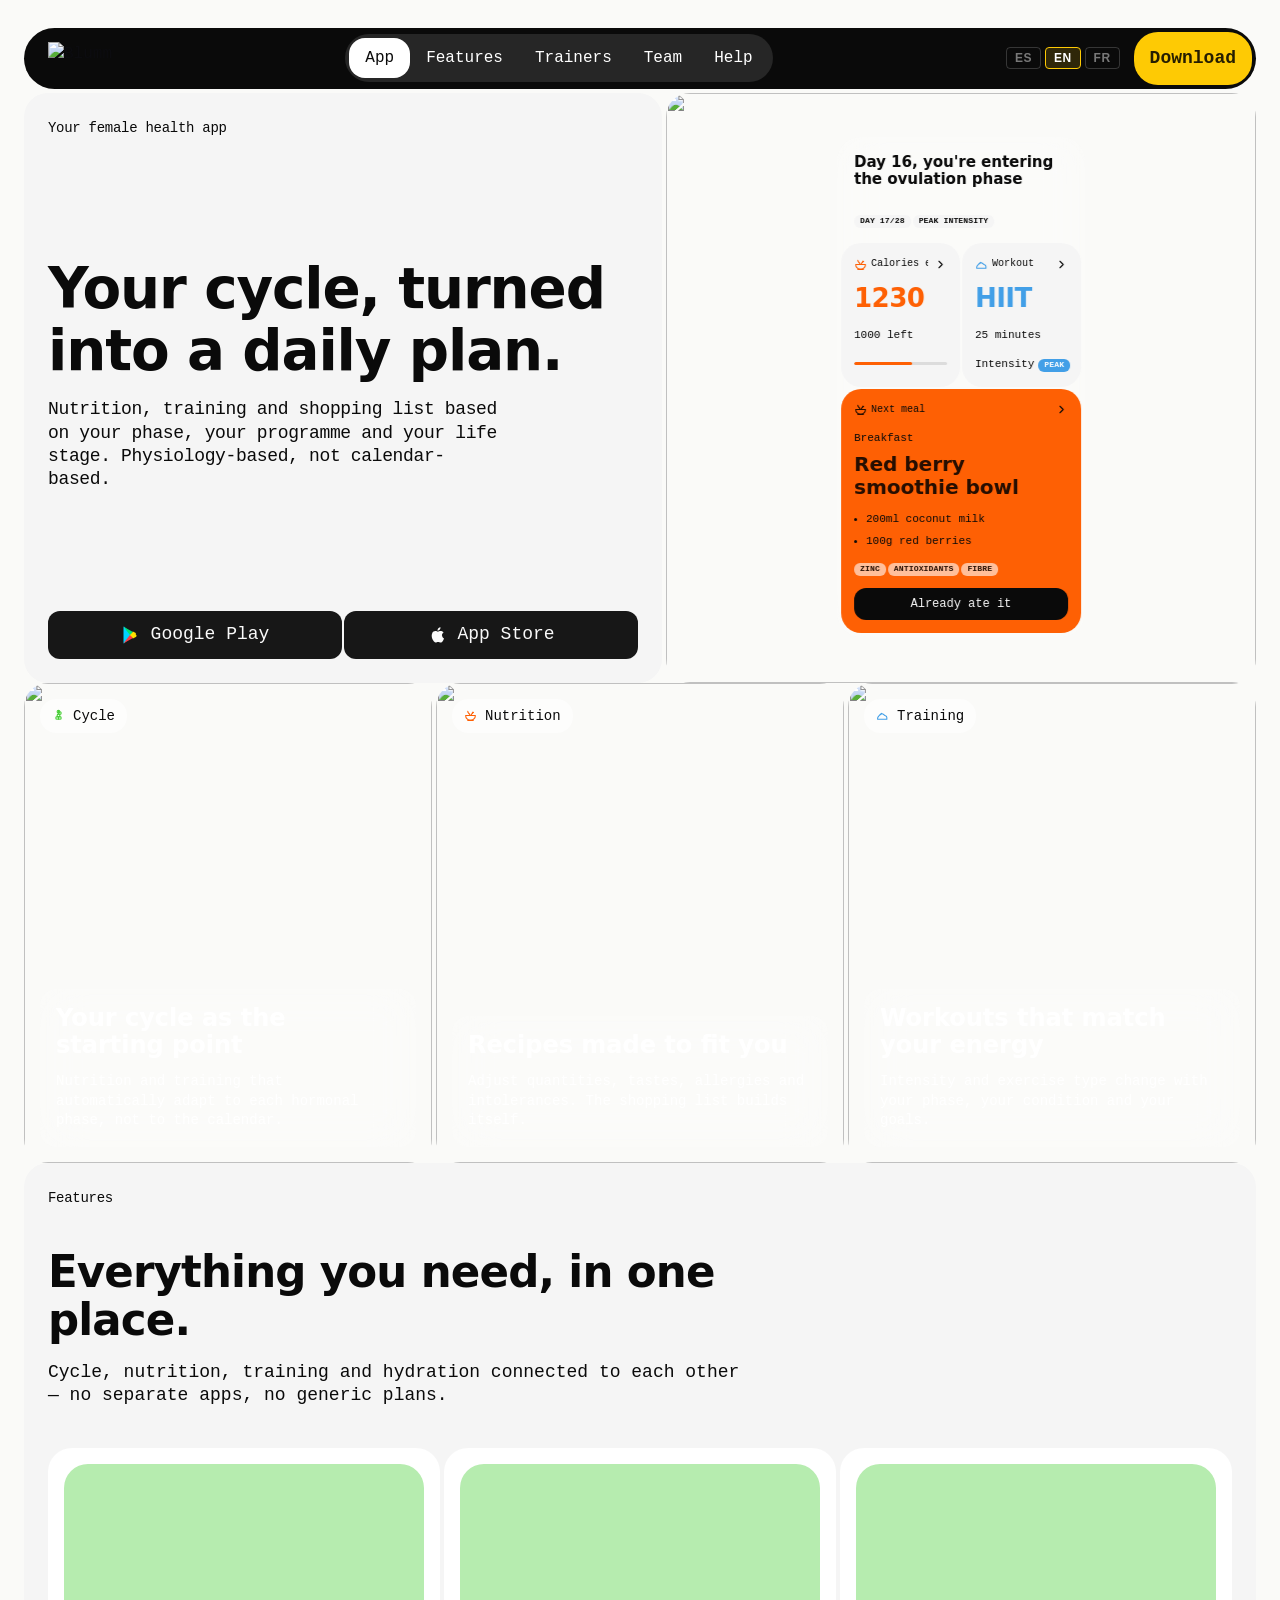
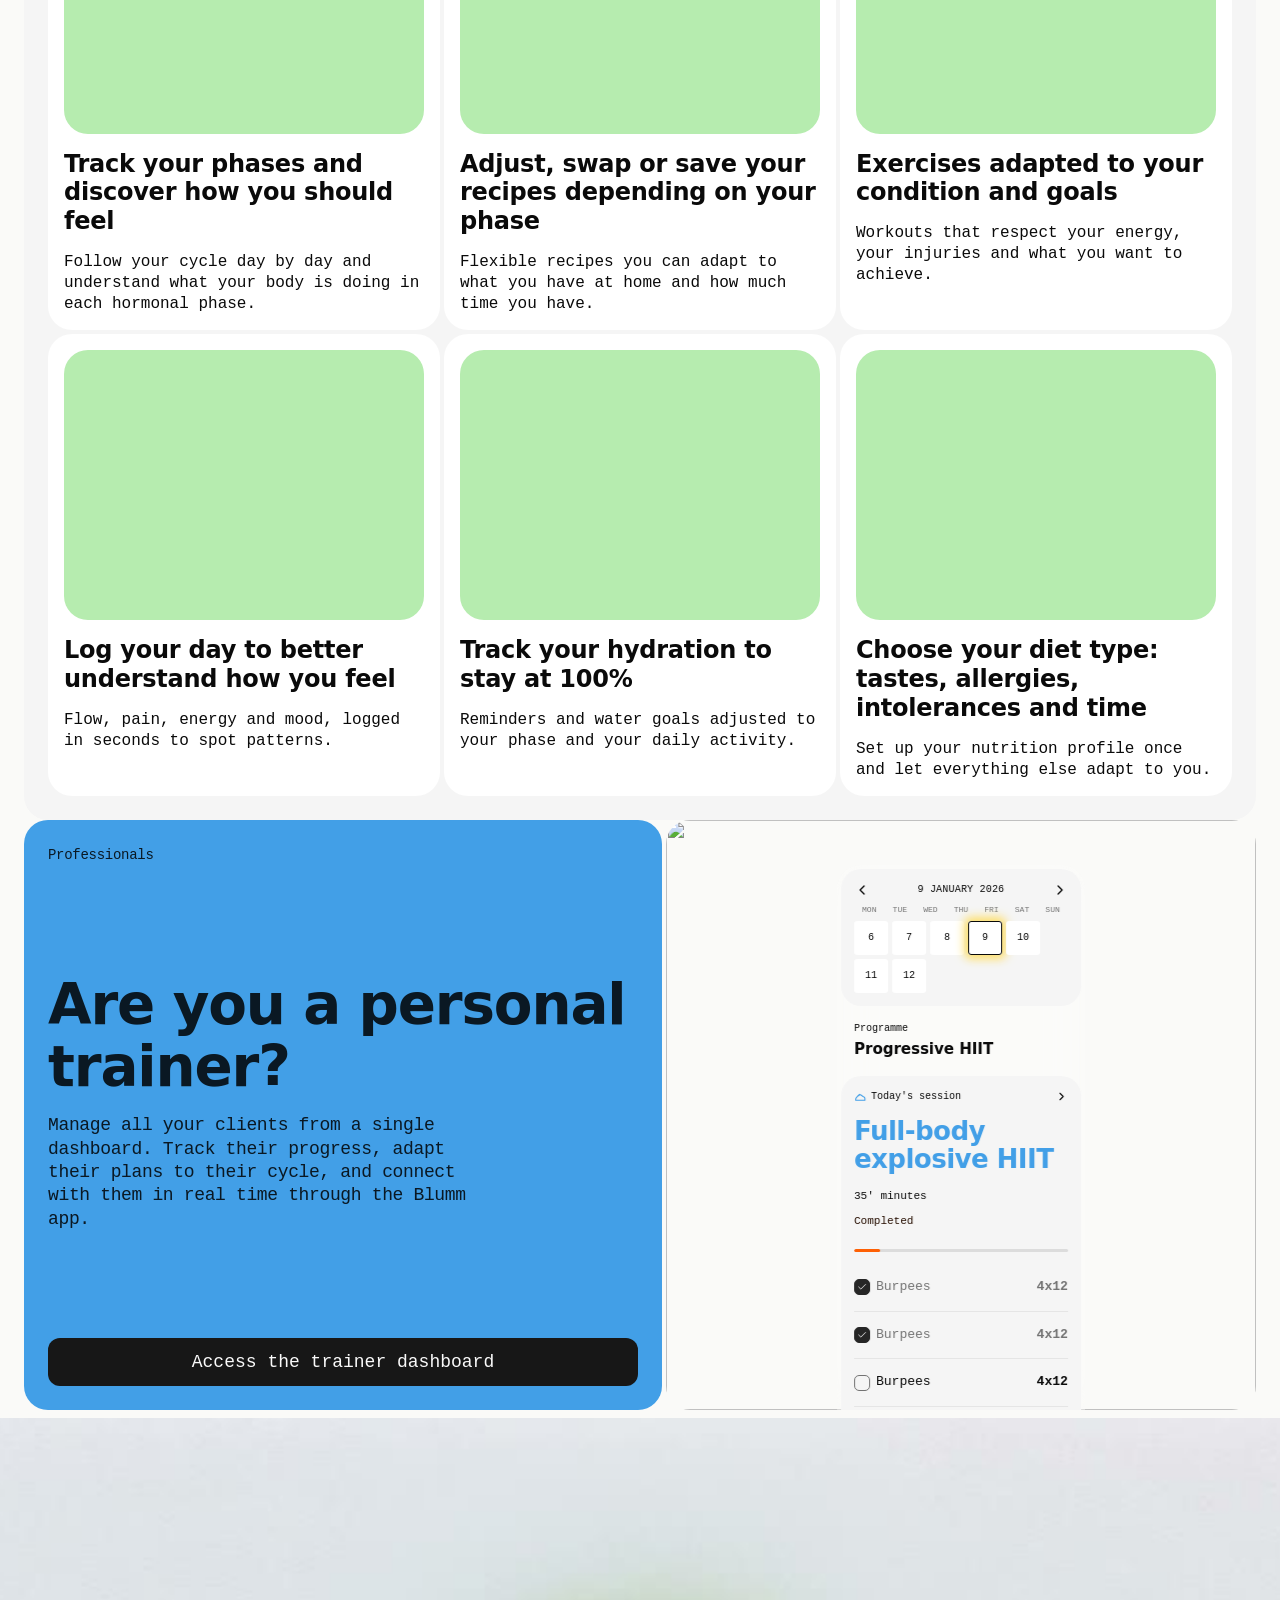
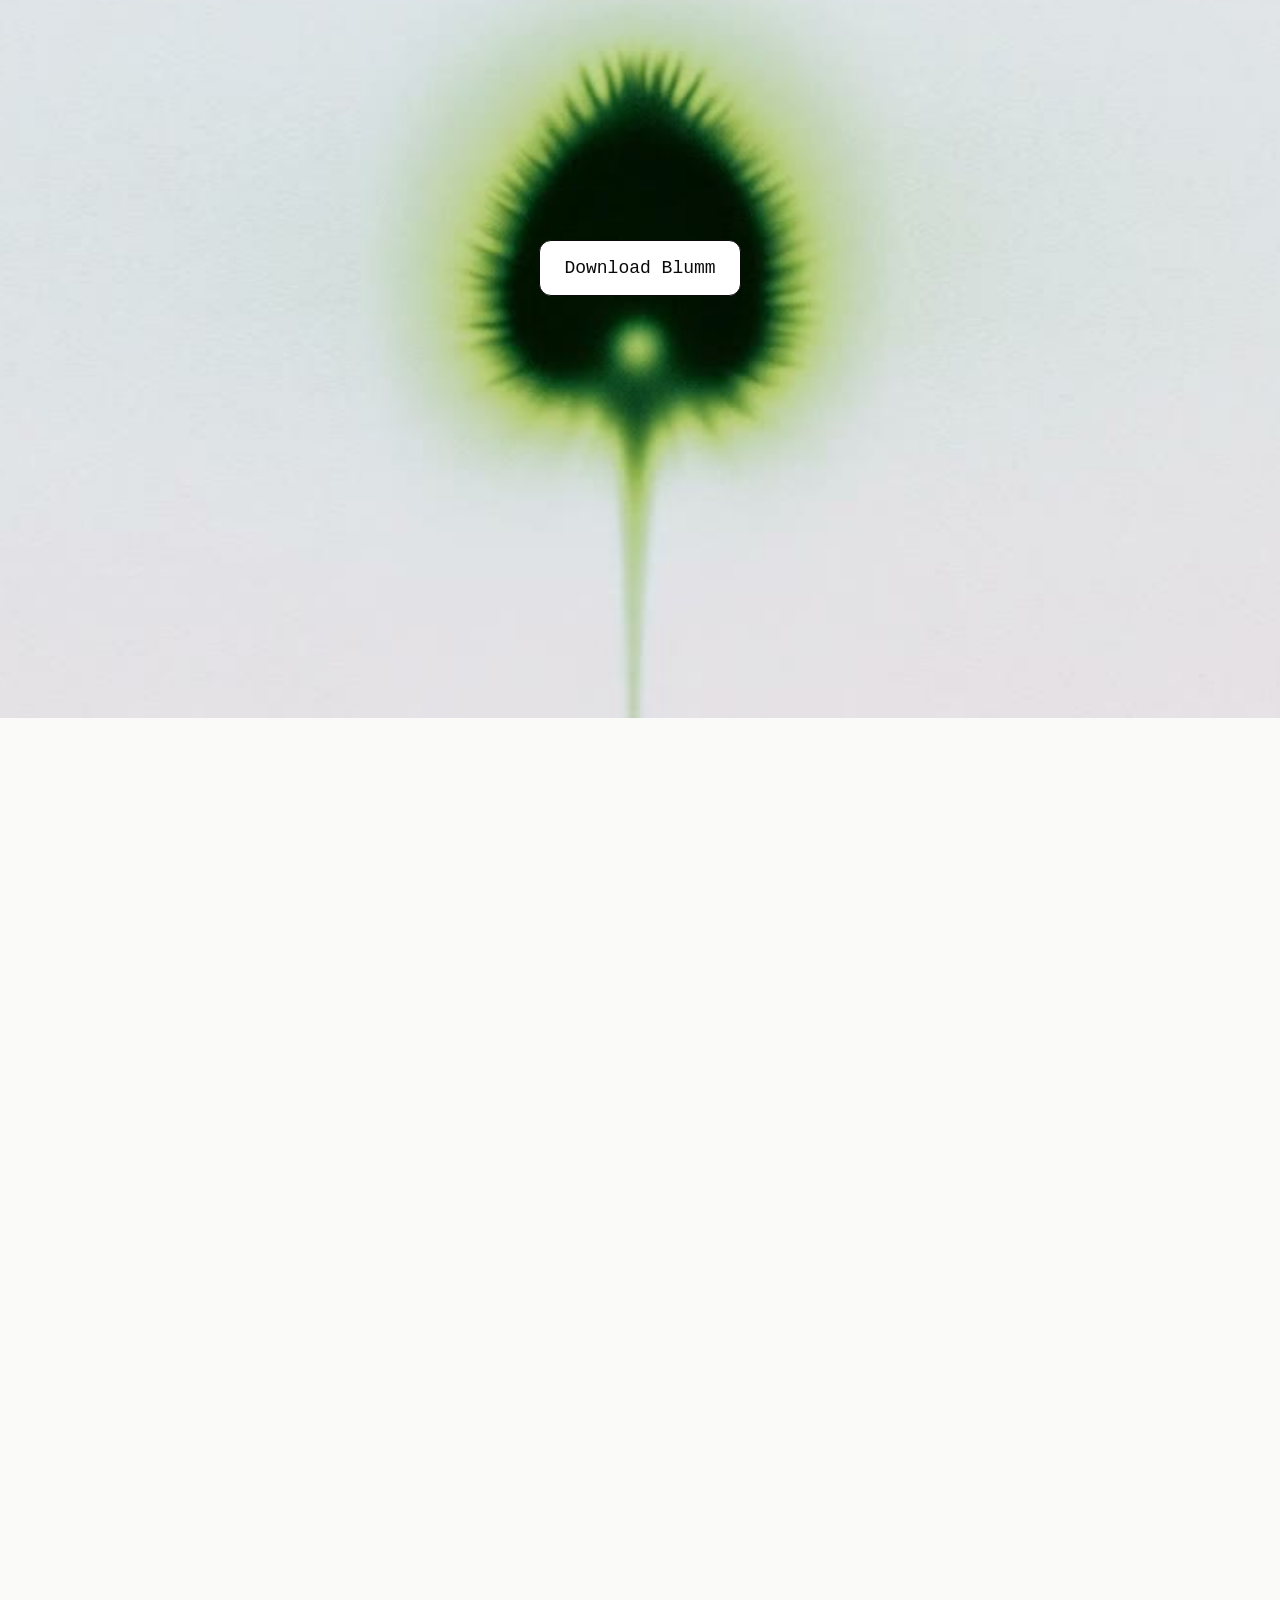
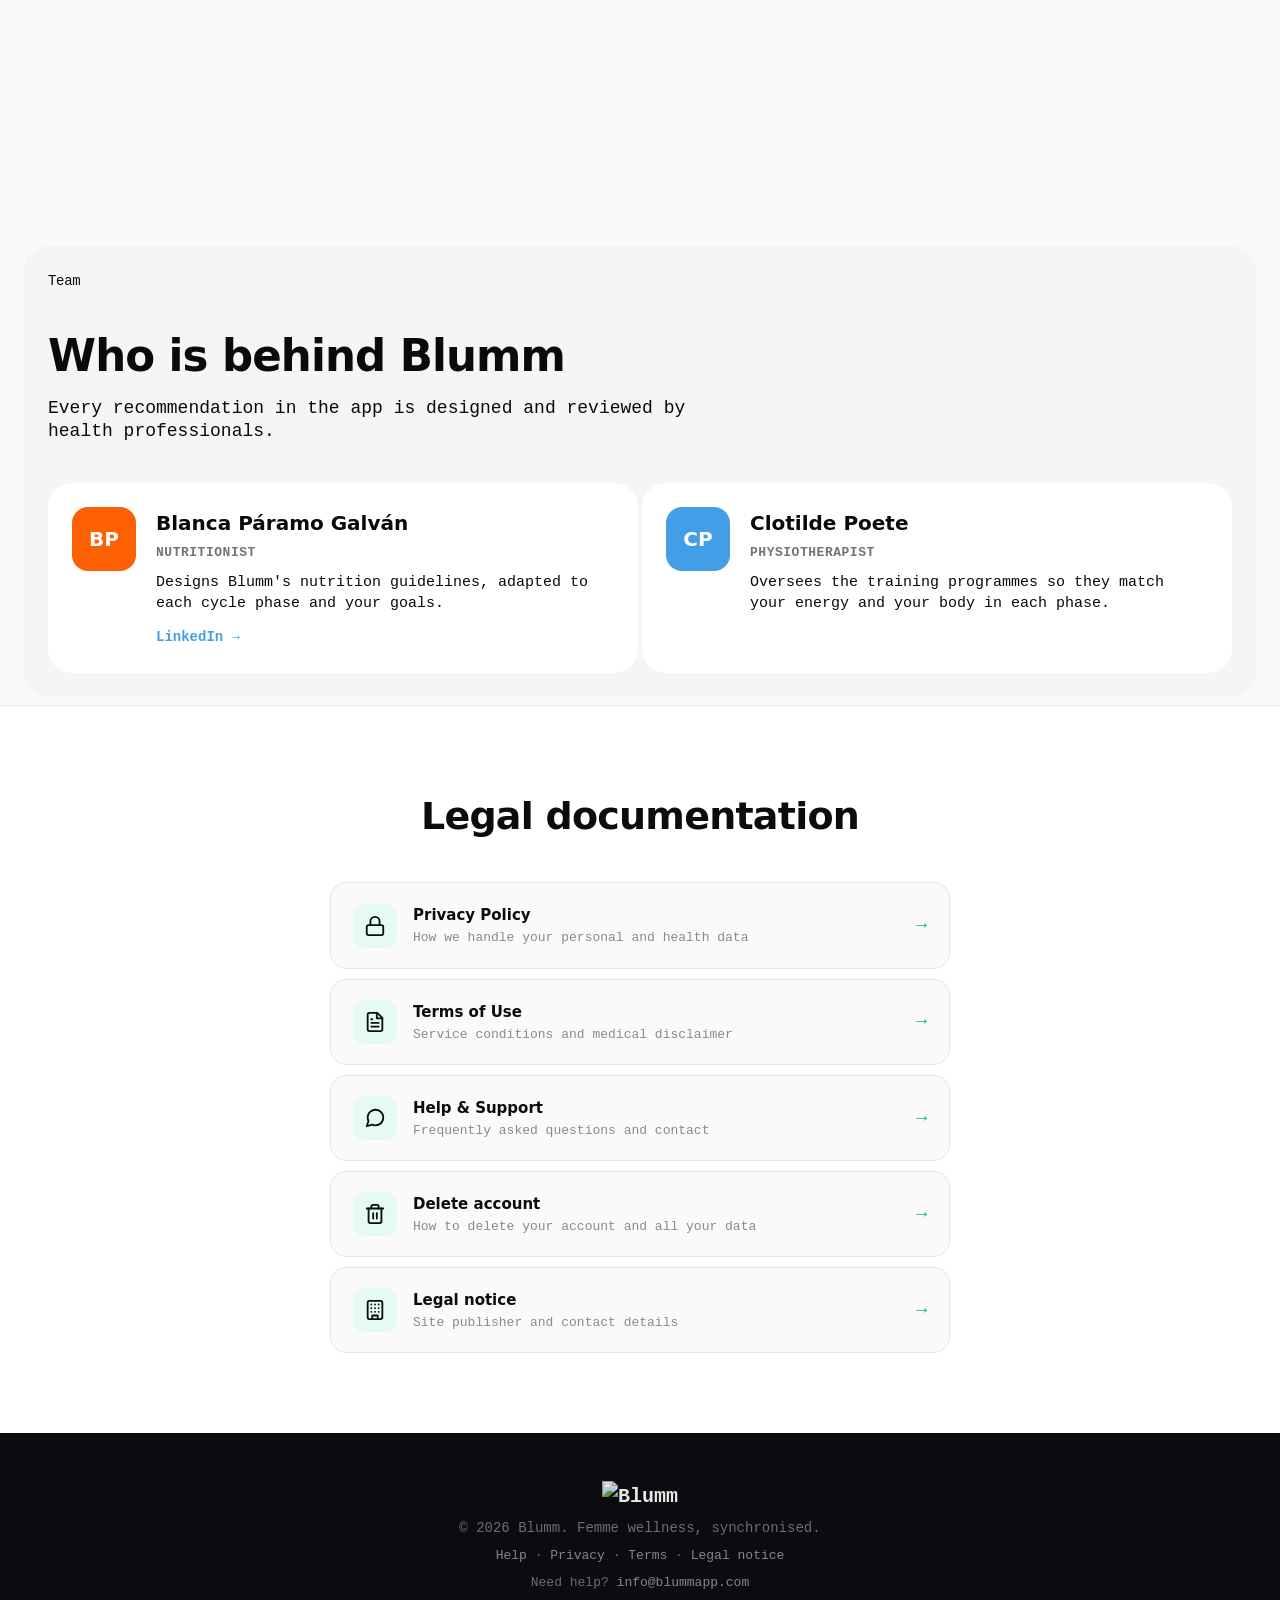
==== commit b1eff73f: "Preparación revisión app stores: rebrand legal, suscripciones, mentions légales - Meirins -> Blumm e" ====
--- a/index.html
+++ b/index.html
@@ -74,6 +74,9 @@
     <symbol id="ico-trash" viewBox="0 0 24 24" fill="none" stroke="currentColor" stroke-width="2" stroke-linecap="round" stroke-linejoin="round">
       <path d="M3 6h18"/><path d="M19 6v14a2 2 0 0 1-2 2H7a2 2 0 0 1-2-2V6"/><path d="M8 6V4a2 2 0 0 1 2-2h4a2 2 0 0 1 2 2v2"/><path d="M10 11v6"/><path d="M14 11v6"/>
     </symbol>
+    <symbol id="ico-building" viewBox="0 0 24 24" fill="none" stroke="currentColor" stroke-width="2" stroke-linecap="round" stroke-linejoin="round">
+      <rect x="4" y="2" width="16" height="20" rx="2"/><path d="M9 22v-4h6v4"/><path d="M8 6h.01"/><path d="M12 6h.01"/><path d="M16 6h.01"/><path d="M8 10h.01"/><path d="M12 10h.01"/><path d="M16 10h.01"/><path d="M8 14h.01"/><path d="M12 14h.01"/><path d="M16 14h.01"/>
+    </symbol>
   </svg>
 
   <div class="page-frame">
@@ -99,7 +102,7 @@
         <button class="lang-btn" id="btn-en" onclick="setLang('en')">EN</button>
         <button class="lang-btn" id="btn-fr" onclick="setLang('fr')">FR</button>
       </div>
-      <a href="#" class="nav-download" onclick="smartDownload(event)" data-i18n="nav.download">Descarga</a>
+      <a href="beta.html" class="nav-download" id="btn-nav-download" onclick="smartDownload(event)" data-i18n="nav.download">Descarga</a>
     </div>
   </header>
 
@@ -114,11 +117,11 @@
           <p class="lead" data-i18n="hero.lead">Nutrición, entrenamiento y lista de la compra según tu fase, tu programa y tu etapa vital. Con base fisiológica, no de calendario.</p>
         </div>
         <div class="store-buttons">
-          <a href="beta.html?platform=android" class="store-btn" onclick="if(typeof fbq==='function')fbq('track','Lead');if(typeof ttq!=='undefined')ttq.track('Lead');">
+          <a href="beta.html?platform=android" class="store-btn" id="btn-store-android" onclick="goStore('android', event)">
             <svg class="store-icon" viewBox="0 0 20 20" fill="none"><path d="M2.5 2.2v15.6c0 .3.16.55.4.7l9-8.5-9-8.5c-.24.15-.4.4-.4.7z" fill="#00d2ff"/><path d="M14.8 8.1l-2.9-1.65-3.3 3.55 3.3 3.55 2.9-1.65c1-.55 1-1.95 0-2.5z" fill="#ffe000"/><path d="M2.9 17.8c.2.1.45.1.65 0l8.35-4.75-3-3.05-6 7.8z" fill="#ff3a44"/><path d="M2.9 2.2l6 7.8 3-3.05L3.55 2.2c-.2-.1-.45-.1-.65 0z" fill="#00e177"/></svg>
             <span><small data-i18n="store.available">Disponible en</small>Google Play</span>
           </a>
-          <a href="beta.html?platform=ios" class="store-btn" onclick="if(typeof fbq==='function')fbq('track','Lead');if(typeof ttq!=='undefined')ttq.track('Lead');">
+          <a href="beta.html?platform=ios" class="store-btn" id="btn-store-ios" onclick="goStore('ios', event)">
             <svg class="store-icon" viewBox="0 0 20 20" fill="currentColor"><path d="M14.9 10.6c0-2 1.6-2.9 1.7-3-.9-1.3-2.3-1.5-2.8-1.5-1.2-.1-2.3.7-2.9.7s-1.5-.7-2.5-.7c-1.3 0-2.5.75-3.1 1.9-1.3 2.3-.35 5.7.95 7.6.63.9 1.4 1.95 2.4 1.9.95-.04 1.3-.62 2.5-.62s1.5.62 2.5.6c1.05-.02 1.7-.95 2.35-1.85.7-1.05 1-2.05 1-2.1-.02-.02-1.95-.75-1.95-2.93z" /><path d="M12.8 4.6c.5-.63.85-1.5.75-2.4-.75.03-1.65.5-2.2 1.15-.47.55-.9 1.45-.78 2.3.83.06 1.7-.42 2.23-1.05z"/></svg>
             <span><small data-i18n="store.available">Disponible en</small>App Store</span>
           </a>
@@ -308,7 +311,7 @@
       <div class="cta-scroll-sticky">
         <div class="cta-loader" id="ctaLoader" data-i18n="cta.loading">Cargando…</div>
         <canvas class="cta-scroll-canvas" id="ctaCanvas"></canvas>
-        <a href="#" class="cta-scroll-btn" id="ctaScrollBtn" onclick="smartDownload(event)" data-i18n="cta.download">Descarga Blumm</a>
+        <a href="beta.html" class="cta-scroll-btn" id="ctaScrollBtn" onclick="smartDownload(event)" data-i18n="cta.download">Descarga Blumm</a>
       </div>
     </section>
 
@@ -319,7 +322,7 @@
       <p class="eyebrow" data-i18n="team.eyebrow">Equipo</p>
       <div class="funcionalidades-heading">
         <h2 data-i18n="team.title">Quiénes están detrás de Blumm</h2>
-        <p class="lead" data-i18n="team.lead">Un equipo de profesionales de la salud diseña y revisa cada recomendación de la app.</p>
+        <p class="lead" data-i18n="team.lead">Cada recomendación de la app la diseñan y revisan profesionales de la salud.</p>
       </div>
       <div class="team-grid">
         <div class="team-member-card">
@@ -381,6 +384,14 @@
             </div>
             <span class="arrow">→</span>
           </a>
+          <a href="mentions-legales.html" class="legal-card">
+            <span class="legal-icon"><svg viewBox="0 0 24 24"><use href="#ico-building"/></svg></span>
+            <div>
+              <h4 data-i18n="legal.notice.title">Aviso legal</h4>
+              <p data-i18n="legal.notice.text">Editor del sitio y datos de contacto</p>
+            </div>
+            <span class="arrow">→</span>
+          </a>
         </div>
       </div>
     </section>
@@ -396,13 +407,44 @@
       <p class="small">
         <a href="support.html" data-i18n="footer.help">Ayuda</a> ·
         <a href="privacy.html" data-i18n="footer.privacy">Privacidad</a> ·
-        <a href="terms.html" data-i18n="footer.terms">Términos</a>
+        <a href="terms.html" data-i18n="footer.terms">Términos</a> ·
+        <a href="mentions-legales.html" data-i18n="footer.legal">Aviso legal</a>
       </p>
       <p class="small"><span data-i18n="footer.contact">¿Necesitas ayuda?</span> <a href="mailto:info@blummapp.com">info@blummapp.com</a></p>
     </div>
   </footer>
 
   <script>
+    /* ── Configuración de descarga ──────────────────────────────────────
+       Mientras la app está en revisión / lista de espera: APP_IS_LIVE = false
+       → los botones de descarga llevan a beta.html.
+       Cuando la app esté publicada en las tiendas: poner APP_IS_LIVE = true
+       → los botones abren directamente App Store / Google Play.
+    */
+    const APP_IS_LIVE = false;
+    const APP_STORE_URL  = 'https://apps.apple.com/app/id6782055959';
+    const PLAY_STORE_URL = 'https://play.google.com/store/apps/details?id=com.marina13.meirins';
+
+    function downloadUrl(platform) {
+      if (platform === 'ios')     return APP_IS_LIVE ? APP_STORE_URL  : 'beta.html?platform=ios';
+      if (platform === 'android') return APP_IS_LIVE ? PLAY_STORE_URL : 'beta.html?platform=android';
+      return APP_IS_LIVE ? null : 'beta.html'; // escritorio / plataforma desconocida
+    }
+
+    function trackLead() {
+      if (typeof fbq === 'function') fbq('track', 'Lead');
+      if (typeof ttq !== 'undefined') ttq.track('Lead');
+    }
+
+    // Botones de tienda del hero (Google Play / App Store)
+    function goStore(platform, e) {
+      if (e) e.preventDefault();
+      trackLead();
+      const url = downloadUrl(platform);
+      if (APP_IS_LIVE) window.open(url, '_blank', 'noopener');
+      else location.href = url;
+    }
+
     const T = {
       es: {
         'nav.app': 'App', 'nav.features': 'Funcionalidades', 'nav.trainers': 'Entrenadoras', 'nav.team': 'Equipo', 'nav.help': 'Ayuda', 'nav.download': 'Descarga',
@@ -438,7 +480,7 @@
         'func.card6.title': 'Elige tu tipo de dieta: gustos, alergias, intolerancias y tiempo',
         'func.card6.text': 'Configura tu perfil nutricional una vez y deja que el resto se adapte a ti.',
         'team.eyebrow': 'Equipo', 'team.title': 'Quiénes están detrás de Blumm',
-        'team.lead': 'Un equipo de profesionales de la salud diseña y revisa cada recomendación de la app.',
+        'team.lead': 'Cada recomendación de la app la diseñan y revisan profesionales de la salud.',
         'team.blanca.name': 'Blanca Páramo Galván', 'team.blanca.role': 'Nutricionista',
         'team.blanca.bio': 'Diseña las pautas nutricionales de Blumm, adaptadas a cada fase del ciclo y a tus objetivos.',
         'team.clotilde.name': 'Clotilde Poete', 'team.clotilde.role': 'Fisioterapeuta',
@@ -456,9 +498,10 @@
         'legal.terms.title': 'Términos de uso', 'legal.terms.text': 'Condiciones del servicio y aviso médico',
         'legal.support.title': 'Ayuda y soporte', 'legal.support.text': 'Preguntas frecuentes y contacto',
         'legal.delete.title': 'Eliminar cuenta', 'legal.delete.text': 'Cómo borrar tu cuenta y todos tus datos',
+        'legal.notice.title': 'Aviso legal', 'legal.notice.text': 'Editor del sitio y datos de contacto',
         'cta.download': 'Descarga Blumm', 'cta.loading': 'Cargando…',
         'footer.copy': '© 2026 Blumm. Bienestar femenino sincronizado.',
-        'footer.help': 'Ayuda', 'footer.privacy': 'Privacidad', 'footer.terms': 'Términos', 'footer.contact': '¿Necesitas ayuda?',
+        'footer.help': 'Ayuda', 'footer.privacy': 'Privacidad', 'footer.terms': 'Términos', 'footer.legal': 'Aviso legal', 'footer.contact': '¿Necesitas ayuda?',
       },
       en: {
         'nav.app': 'App', 'nav.features': 'Features', 'nav.trainers': 'Trainers', 'nav.team': 'Team', 'nav.help': 'Help', 'nav.download': 'Download',
@@ -494,7 +537,7 @@
         'func.card6.title': 'Choose your diet type: tastes, allergies, intolerances and time',
         'func.card6.text': 'Set up your nutrition profile once and let everything else adapt to you.',
         'team.eyebrow': 'Team', 'team.title': 'Who is behind Blumm',
-        'team.lead': 'A team of health professionals designs and reviews every recommendation in the app.',
+        'team.lead': 'Every recommendation in the app is designed and reviewed by health professionals.',
         'team.blanca.name': 'Blanca Páramo Galván', 'team.blanca.role': 'Nutritionist',
         'team.blanca.bio': "Designs Blumm's nutrition guidelines, adapted to each cycle phase and your goals.",
         'team.clotilde.name': 'Clotilde Poete', 'team.clotilde.role': 'Physiotherapist',
@@ -512,9 +555,10 @@
         'legal.terms.title': 'Terms of Use', 'legal.terms.text': 'Service conditions and medical disclaimer',
         'legal.support.title': 'Help & Support', 'legal.support.text': 'Frequently asked questions and contact',
         'legal.delete.title': 'Delete account', 'legal.delete.text': 'How to delete your account and all your data',
+        'legal.notice.title': 'Legal notice', 'legal.notice.text': 'Site publisher and contact details',
         'cta.download': 'Download Blumm', 'cta.loading': 'Loading…',
         'footer.copy': '© 2026 Blumm. Femme wellness, synchronised.',
-        'footer.help': 'Help', 'footer.privacy': 'Privacy', 'footer.terms': 'Terms', 'footer.contact': 'Need help?',
+        'footer.help': 'Help', 'footer.privacy': 'Privacy', 'footer.terms': 'Terms', 'footer.legal': 'Legal notice', 'footer.contact': 'Need help?',
       },
       fr: {
         'nav.app': "L'app", 'nav.features': 'Fonctionnalités', 'nav.trainers': 'Coachs', 'nav.team': 'Équipe', 'nav.help': 'Aide', 'nav.download': 'Télécharger',
@@ -550,7 +594,7 @@
         'func.card6.title': 'Choisis ton type de régime : goûts, allergies, intolérances et temps',
         'func.card6.text': "Configure ton profil nutritionnel une fois et laisse le reste s'adapter à toi.",
         'team.eyebrow': 'Équipe', 'team.title': 'Qui est derrière Blumm',
-        'team.lead': "Une équipe de professionnel·les de la santé conçoit et vérifie chaque recommandation de l'app.",
+        'team.lead': "Chaque recommandation de l'app est conçue et vérifiée par des professionnel·les de la santé.",
         'team.blanca.name': 'Blanca Páramo Galván', 'team.blanca.role': 'Nutritionniste',
         'team.blanca.bio': "Conçoit les recommandations nutritionnelles de Blumm, adaptées à chaque phase du cycle et à tes objectifs.",
         'team.clotilde.name': 'Clotilde Poete', 'team.clotilde.role': 'Kinésithérapeute',
@@ -568,23 +612,25 @@
         'legal.terms.title': "Conditions d'utilisation", 'legal.terms.text': "Conditions du service et avertissement médical",
         'legal.support.title': 'Aide et support', 'legal.support.text': 'Questions fréquentes et contact',
         'legal.delete.title': 'Supprimer le compte', 'legal.delete.text': 'Comment supprimer ton compte et toutes tes données',
+        'legal.notice.title': 'Mentions légales', 'legal.notice.text': "Éditeur du site et coordonnées",
         'cta.download': "Télécharge Blumm", 'cta.loading': 'Chargement…',
         'footer.copy': '© 2026 Blumm. Bien-être féminin synchronisé.',
-        'footer.help': 'Aide', 'footer.privacy': 'Confidentialité', 'footer.terms': 'Conditions', 'footer.contact': "Besoin d'aide ?",
+        'footer.help': 'Aide', 'footer.privacy': 'Confidentialité', 'footer.terms': 'Conditions', 'footer.legal': 'Mentions légales', 'footer.contact': "Besoin d'aide ?",
       }
     };
 
     function smartDownload(e) {
       if (e) e.preventDefault();
-      if (typeof fbq === 'function') fbq('track', 'Lead');
-      if (typeof ttq !== 'undefined') ttq.track('Lead');
+      trackLead();
       const ua = navigator.userAgent || '';
-      if (/iPhone|iPad|iPod/i.test(ua)) {
-        location.href = 'beta.html?platform=ios';
-      } else if (/Android/i.test(ua)) {
-        location.href = 'beta.html?platform=android';
+      const platform = /iPhone|iPad|iPod/i.test(ua) ? 'ios' : /Android/i.test(ua) ? 'android' : null;
+      const url = downloadUrl(platform);
+      if (url) {
+        if (APP_IS_LIVE && platform) window.open(url, '_blank', 'noopener');
+        else location.href = url;
       } else {
-        location.href = 'beta.html';
+        // escritorio con app publicada: sin tienda única, llevar al hero con ambos botones
+        document.getElementById('app')?.scrollIntoView({ behavior: 'smooth' });
       }
       closeMenu();
     }
@@ -617,6 +663,14 @@
     const browser = navigator.language?.slice(0,2);
     const initial = (saved && T[saved]) ? saved : (T[browser] ? browser : 'es');
     setLang(initial);
+
+    // Fija los href de los botones de descarga según la configuración (fallback sin JS)
+    (function initDownloadLinks() {
+      [['btn-store-android','android'], ['btn-store-ios','ios'], ['btn-nav-download', null]].forEach(([id, plat]) => {
+        const el = document.getElementById(id);
+        if (el) el.setAttribute('href', downloadUrl(plat) || '#app');
+      });
+    })();
   </script>
 
   <!-- ── CTA scroll-scrub (flor animada por scroll) ── -->
--- a/style.css
+++ b/style.css
@@ -1,5 +1,5 @@
 /* ═══════════════════════════════════════════════════════════════════
-   Meirins · Design system v3
+   Blumm · Design system v3
    ═══════════════════════════════════════════════════════════════════ */
 
 *, *::before, *::after { box-sizing: border-box; margin: 0; padding: 0; }
